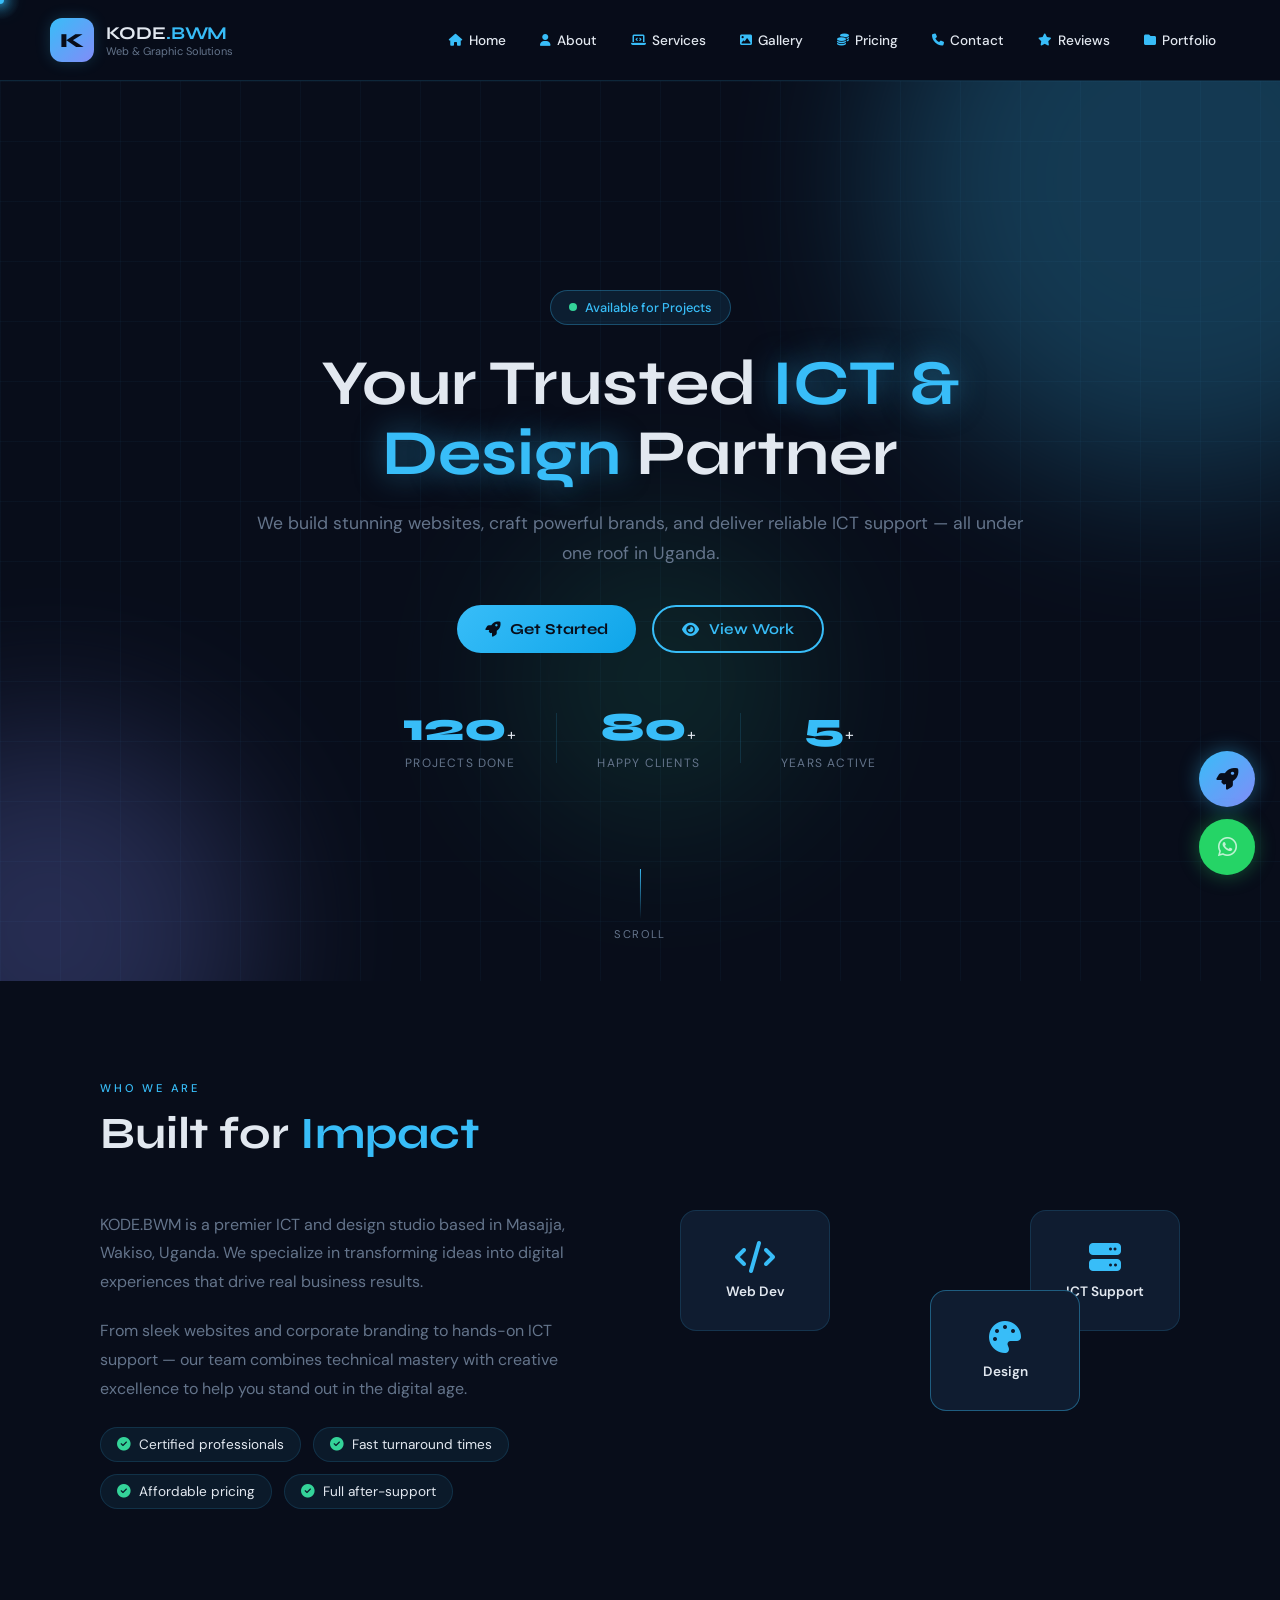
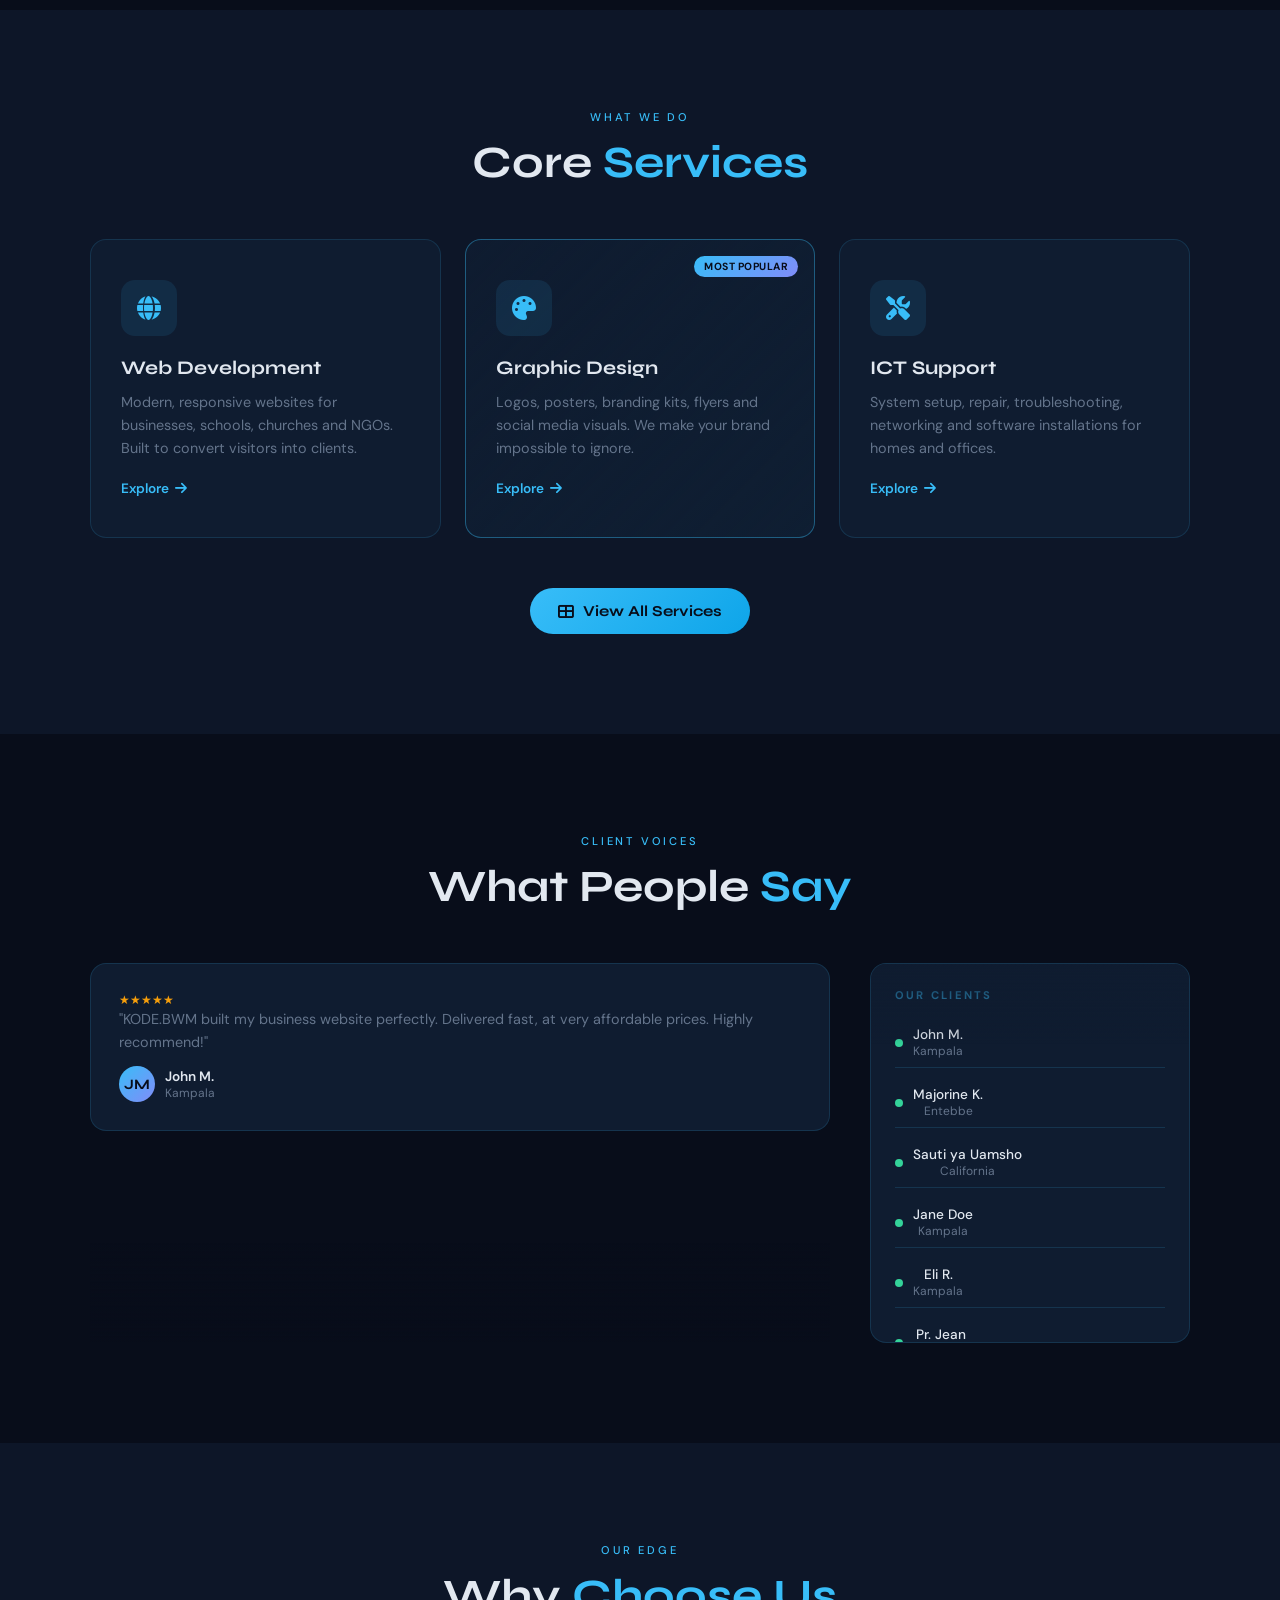
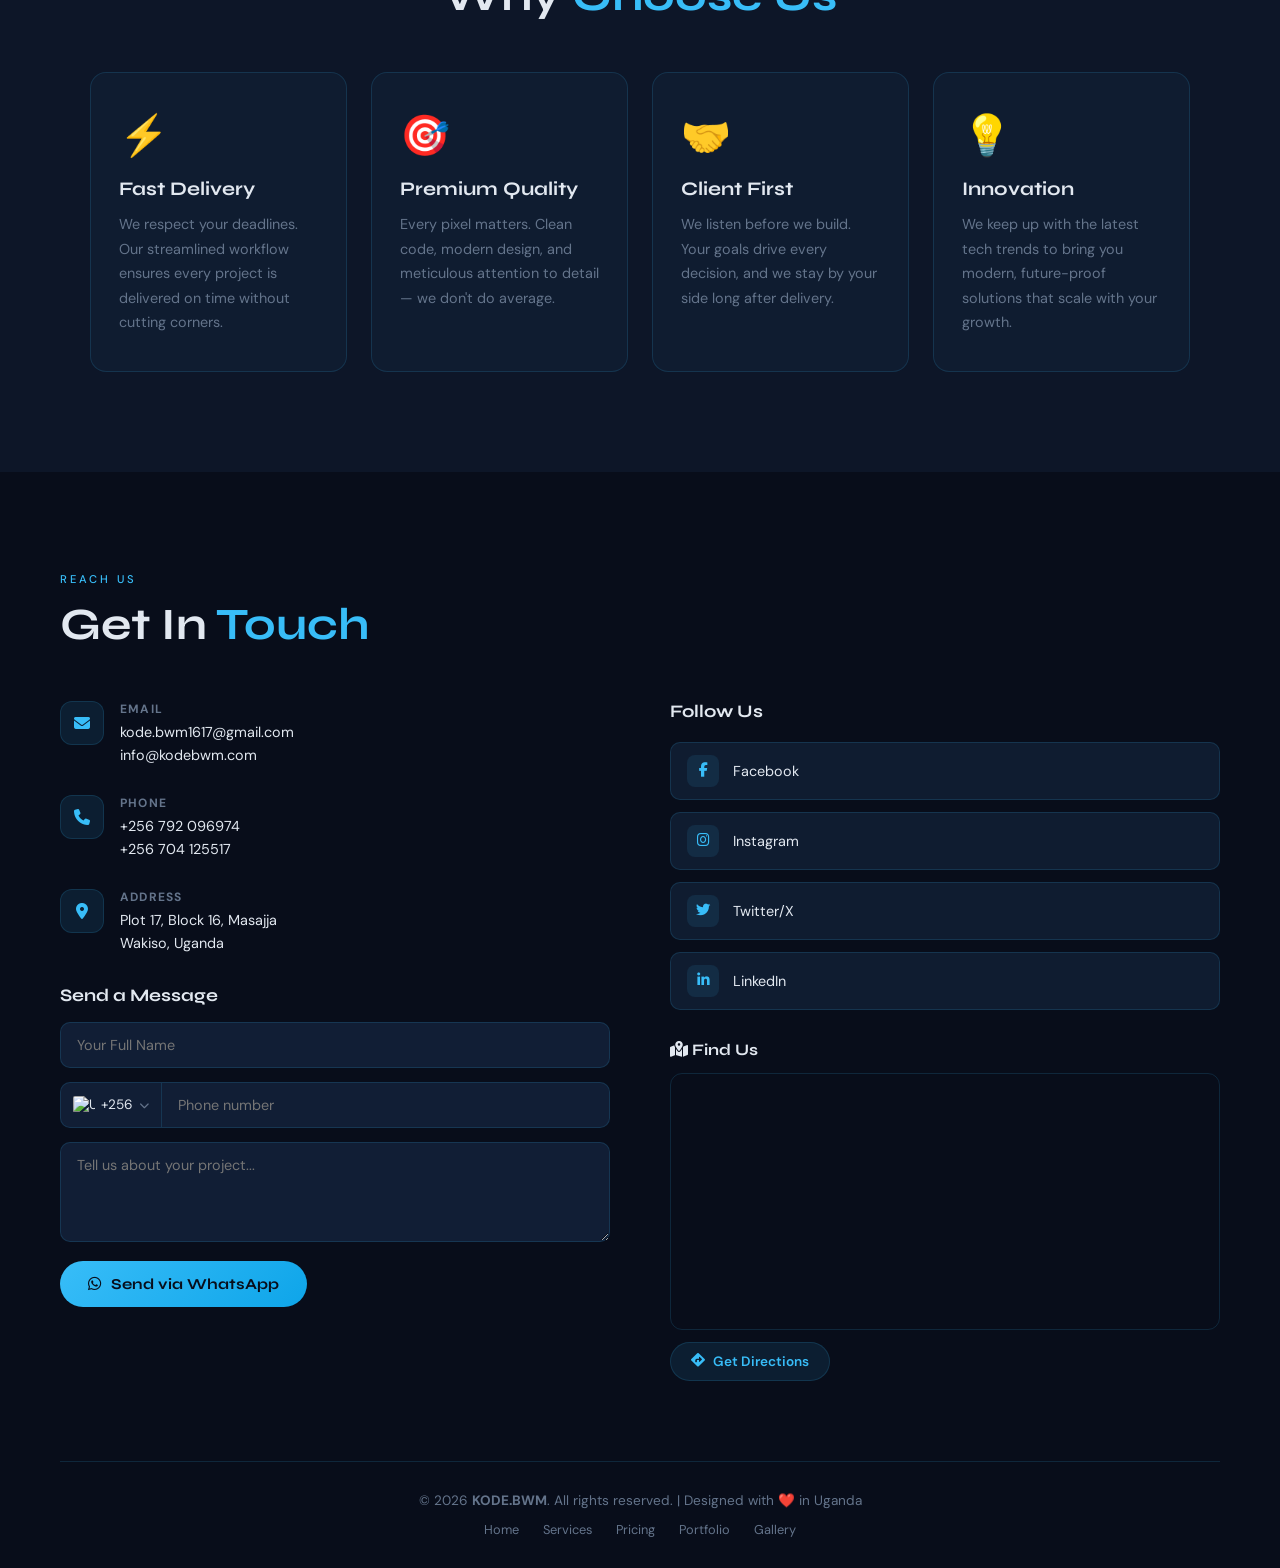
==== index.html @ ae757c46 "FIRST COMMIT" ====
<!DOCTYPE html>
<html lang="en">
<head>
<meta charset="UTF-8">
<meta name="viewport" content="width=device-width, initial-scale=1.0">
<title>KODE.BWM | ICT & Design Solutions</title>
<link rel="preconnect" href="https://fonts.googleapis.com">
<link href="https://fonts.googleapis.com/css2?family=Syne:wght@400;600;700;800&family=DM+Sans:wght@300;400;500&display=swap" rel="stylesheet">
<link rel="stylesheet" href="https://cdnjs.cloudflare.com/ajax/libs/font-awesome/6.5.0/css/all.min.css">
<link rel="stylesheet" href="style.css">
</head>
<body>

<!-- CUSTOM CURSOR -->
<div class="cursor-glow" id="cursor"></div>
<div class="cursor-dot" id="cursorDot"></div>

<!-- HEADER -->
<header class="header" id="header">
  <div class="logo">
    <div class="logo-icon">
      K
    </div>
    <div>
      <h2>KODE<span>.BWM</span></h2>
      <small>Web & Graphic Solutions</small>
    </div>
  </div>

  <nav class="nav" id="nav">
    <a href="#home"><i class="fas fa-home"></i> Home</a>
    <a href="#about"><i class="fas fa-user"></i> About</a>
    <a href="services.html"><i class="fas fa-laptop-code"></i> Services</a>
    <a href="gallery.html"><i class="fas fa-image"></i> Gallery</a>
    <a href="pricing.html"><i class="fas fa-coins"></i> Pricing</a>
    <a href="#contact"><i class="fas fa-phone"></i> Contact</a>
    <a href="#testimonials"><i class="fas fa-star"></i> Reviews</a>
    <a href="portfolio.html"><i class="fas fa-folder"></i> Portfolio</a>
  </nav>

  <div class="menu-toggle" id="menu-toggle">
    <span></span><span></span><span></span>
  </div>
</header>

<!-- HERO -->
<section id="home" class="hero">
  <div class="hero-bg">
    <div class="grid-lines"></div>
    <div class="orb orb1"></div>
    <div class="orb orb2"></div>
    <div class="orb orb3"></div>
  </div>
  <div class="hero-content">
    <div class="hero-badge"><span class="badge-dot"></span> Available for Projects</div>
    <h1>Your Trusted <span class="glow-text">ICT & Design</span> Partner</h1>
    <p>We build stunning websites, craft powerful brands, and deliver reliable ICT support — all under one roof in Uganda.</p>
    <div class="hero-btns">
      <button class="btn-primary" onclick="openOnboarding()"><i class="fas fa-rocket"></i> Get Started</button>
      <a href="portfolio.html" class="btn-outline"><i class="fas fa-eye"></i> View Work</a>
    </div>
    <div class="hero-stats">
      <div class="stat"><span class="counter" data-target="120">0</span>+<br><small>Projects Done</small></div>
      <div class="stat-divider"></div>
      <div class="stat"><span class="counter" data-target="80">0</span>+<br><small>Happy Clients</small></div>
      <div class="stat-divider"></div>
      <div class="stat"><span class="counter" data-target="5">0</span>+<br><small>Years Active</small></div>
    </div>
  </div>
  <div class="scroll-indicator">
    <div class="scroll-line"></div>
    <span>Scroll</span>
  </div>
</section>

<!-- ABOUT -->
<section id="about" class="about-section">
  <div class="section-label">WHO WE ARE</div>
  <h2 class="section-title">Built for <span class="accent">Impact</span></h2>
  <div class="about-grid">
    <div class="about-text">
      <p>KODE.BWM is a premier ICT and design studio based in Masajja, Wakiso, Uganda. We specialize in transforming ideas into digital experiences that drive real business results.</p>
      <p>From sleek websites and corporate branding to hands-on ICT support — our team combines technical mastery with creative excellence to help you stand out in the digital age.</p>
      <div class="about-features">
        <div class="feature-item"><i class="fas fa-check-circle"></i> Certified professionals</div>
        <div class="feature-item"><i class="fas fa-check-circle"></i> Fast turnaround times</div>
        <div class="feature-item"><i class="fas fa-check-circle"></i> Affordable pricing</div>
        <div class="feature-item"><i class="fas fa-check-circle"></i> Full after-support</div>
      </div>
    </div>
    <div class="about-visual">
      <div class="about-card-stack">
        <div class="acard ac1"><i class="fas fa-code"></i><span>Web Dev</span></div>
        <div class="acard ac2"><i class="fas fa-palette"></i><span>Design</span></div>
        <div class="acard ac3"><i class="fas fa-server"></i><span>ICT Support</span></div>
      </div>
    </div>
  </div>
</section>

<!-- SERVICES PREVIEW -->
<section id="services" class="services-section">
  <div class="section-label">WHAT WE DO</div>
  <h2 class="section-title">Core <span class="accent">Services</span></h2>
  <div class="services-grid">
    <div class="service-card" onclick="window.location='services.html'">
      <div class="service-icon"><i class="fas fa-globe"></i></div>
      <h3>Web Development</h3>
      <p>Modern, responsive websites for businesses, schools, churches and NGOs. Built to convert visitors into clients.</p>
      <span class="service-link">Explore <i class="fas fa-arrow-right"></i></span>
    </div>
    <div class="service-card featured" onclick="window.location='services.html'">
      <div class="featured-badge">Most Popular</div>
      <div class="service-icon"><i class="fas fa-palette"></i></div>
      <h3>Graphic Design</h3>
      <p>Logos, posters, branding kits, flyers and social media visuals. We make your brand impossible to ignore.</p>
      <span class="service-link">Explore <i class="fas fa-arrow-right"></i></span>
    </div>
    <div class="service-card" onclick="window.location='services.html'">
      <div class="service-icon"><i class="fas fa-tools"></i></div>
      <h3>ICT Support</h3>
      <p>System setup, repair, troubleshooting, networking and software installations for homes and offices.</p>
      <span class="service-link">Explore <i class="fas fa-arrow-right"></i></span>
    </div>
  </div>
  <div class="center-btn">
    <a href="services.html" class="btn-primary"><i class="fas fa-th-large"></i> View All Services</a>
  </div>
</section>

<!-- TESTIMONIALS - FLOATING -->
<section id="testimonials" class="testimonials-section">
  <div class="section-label">CLIENT VOICES</div>
  <h2 class="section-title">What People <span class="accent">Say</span></h2>

  <div class="testimonial-stage">
    <div class="testimonial-stream" id="testimonialStream">
      <!-- JS generated -->
    </div>
    <div class="client-list-container">
      <div class="client-list" id="clientList"><!-- JS generated --></div>
    </div>
  </div>
</section>

<!-- WHY US -->
<section class="why-section">
  <div class="section-label">OUR EDGE</div>
  <h2 class="section-title">Why <span class="accent">Choose Us</span></h2>
  <div class="why-grid">
    <div class="why-card">
      <div class="why-icon">⚡</div>
      <h3>Fast Delivery</h3>
      <p>We respect your deadlines. Our streamlined workflow ensures every project is delivered on time without cutting corners.</p>
    </div>
    <div class="why-card">
      <div class="why-icon">🎯</div>
      <h3>Premium Quality</h3>
      <p>Every pixel matters. Clean code, modern design, and meticulous attention to detail — we don't do average.</p>
    </div>
    <div class="why-card">
      <div class="why-icon">🤝</div>
      <h3>Client First</h3>
      <p>We listen before we build. Your goals drive every decision, and we stay by your side long after delivery.</p>
    </div>
    <div class="why-card">
      <div class="why-icon">💡</div>
      <h3>Innovation</h3>
      <p>We keep up with the latest tech trends to bring you modern, future-proof solutions that scale with your growth.</p>
    </div>
  </div>
</section>

<!-- CONTACT -->
<section id="contact" class="contact-section">
  <div class="section-label">REACH US</div>
  <h2 class="section-title">Get In <span class="accent">Touch</span></h2>

  <div class="contact-layout">
    <div class="contact-info-block">
      <div class="contact-item">
        <div class="contact-icon"><i class="fas fa-envelope"></i></div>
        <div>
          <strong>Email</strong>
          <a href="mailto:kode.bwm1617@gmail.com">kode.bwm1617@gmail.com</a>
          <a href="mailto:info@kodebwm.com">info@kodebwm.com</a>
        </div>
      </div>
      <div class="contact-item">
        <div class="contact-icon"><i class="fas fa-phone"></i></div>
        <div>
          <strong>Phone</strong>
          <a href="tel:+256792096974">+256 792 096974</a>
          <a href="tel:+256704125517">+256 704 125517</a>
        </div>
      </div>
      <div class="contact-item">
        <div class="contact-icon"><i class="fas fa-map-marker-alt"></i></div>
        <div>
          <strong>Address</strong>
          <span>Plot 17, Block 16, Masajja<br>Wakiso, Uganda</span>
        </div>
      </div>

      <!-- CONTACT FORM -->
      <div class="contact-form-inline">
        <h3>Send a Message</h3>
        <div class="form-group">
          <input type="text" id="cf-name" placeholder="Your Full Name">
        </div>
        <div class="form-group phone-group">
          <div class="flag-selector" id="flagSelector">
            <img id="selectedFlag" src="https://flagcdn.com/w40/ug.png" alt="UG">
            <span id="selectedCode">+256</span>
            <i class="fas fa-chevron-down"></i>
          </div>
          <div class="flag-dropdown" id="flagDropdown">
            <input type="text" id="flagSearch" placeholder="Search country...">
            <div class="flag-list" id="flagList"></div>
          </div>
          <input type="tel" id="cf-phone" placeholder="Phone number">
        </div>
        <div class="form-group">
          <textarea id="cf-message" placeholder="Tell us about your project..."></textarea>
        </div>
        <button class="btn-primary" onclick="sendContactWhatsApp()"><i class="fab fa-whatsapp"></i> Send via WhatsApp</button>
      </div>
    </div>

    <div class="contact-right">
      <div class="social-block">
        <h3>Follow Us</h3>
        <div class="social-links">
          <a href="https://www.facebook.com/kodebwm" target="_blank"><i class="fab fa-facebook-f"></i><span>Facebook</span></a>
          <a href="https://www.instagram.com/kode.bwm" target="_blank"><i class="fab fa-instagram"></i><span>Instagram</span></a>
          <a href="https://www.twitter.com/@Toptown869" target="_blank"><i class="fab fa-twitter"></i><span>Twitter/X</span></a>
          <a href="https://www.linkedin.com/company/kodebwm" target="_blank"><i class="fab fa-linkedin-in"></i><span>LinkedIn</span></a>
        </div>
      </div>

      <!-- GOOGLE MAP -->
      <div class="map-block">
        <h3><i class="fas fa-map-marked-alt"></i> Find Us</h3>
        <div class="map-container">
          <iframe
            src="https://www.google.com/maps/embed?pb=!1m18!1m12!1m3!1d3989.756!2d32.612!3d0.286!2m3!1f0!2f0!3f0!3m2!1i1024!2i768!4f13.1!3m3!1m2!1s0x0%3A0x0!2sMasajja%2C%20Wakiso%2C%20Uganda!5e0!3m2!1sen!2sug!4v1620000000000!5m2!1sen!2sug"
            width="100%"
            height="250"
            style="border:0;border-radius:12px;"
            allowfullscreen=""
            loading="lazy"
            referrerpolicy="no-referrer-when-downgrade">
          </iframe>
        </div>
        <a href="https://maps.google.com/?q=Masajja+Wakiso+Uganda" target="_blank" class="directions-btn">
          <i class="fas fa-directions"></i> Get Directions
        </a>
      </div>
    </div>
  </div>

  <div class="footer-bottom">
    <p>© 2026 <strong>KODE.BWM</strong>. All rights reserved. | Designed with ❤️ in Uganda</p>
    <div class="footer-links">
      <a href="index.html">Home</a>
      <a href="services.html">Services</a>
      <a href="pricing.html">Pricing</a>
      <a href="portfolio.html">Portfolio</a>
      <a href="gallery.html">Gallery</a>
    </div>
  </div>
</section>

<!-- FLOATING BUTTONS -->
<div class="float-group">
  <button class="float-btn get-started-float" onclick="openOnboarding()" title="Get Started">
    <i class="fas fa-rocket"></i>
    <span class="float-label">Get Started</span>
  </button>
  <a href="https://wa.me/256704125517" class="float-btn whatsapp-float" target="_blank" title="WhatsApp">
    <i class="fab fa-whatsapp"></i>
    <span class="float-label">WhatsApp</span>
  </a>
</div>

<!-- ONBOARDING MODAL -->
<div class="modal-overlay" id="onboardingModal">
  <div class="modal-box">
    <button class="modal-close" onclick="closeOnboarding()"><i class="fas fa-times"></i></button>
    <div class="modal-header">
      <div class="modal-logo">K</div>
      <h2>Start Your Project</h2>
      <p>Fill in your details and we'll get back to you within 24 hours</p>
    </div>

    <div class="modal-steps">
      <div class="step active" id="step1">
        <h3>Step 1: Personal Info</h3>
        <input type="text" id="ob-name" placeholder="Your Full Name *">
        <input type="text" id="ob-company" placeholder="Company / Organization Name">
        <input type="email" id="ob-email" placeholder="Email Address *">
        <div class="phone-group">
          <div class="flag-selector small" id="obFlagSelector">
            <img id="obSelectedFlag" src="https://flagcdn.com/w40/ug.png" alt="UG">
            <span id="obSelectedCode">+256</span>
            <i class="fas fa-chevron-down"></i>
          </div>
          <div class="flag-dropdown" id="obFlagDropdown">
            <input type="text" id="obFlagSearch" placeholder="Search...">
            <div class="flag-list" id="obFlagList"></div>
          </div>
          <input type="tel" id="ob-phone" placeholder="Phone Number *">
        </div>
        <button class="btn-primary" onclick="nextStep()">Next <i class="fas fa-arrow-right"></i></button>
      </div>

      <div class="step" id="step2">
        <h3>Step 2: Your Project</h3>
        <select id="ob-service">
          <option value="">Select a Service *</option>
          <option>Web Development</option>
          <option>Graphic Design</option>
          <option>ICT Support</option>
          <option>Branding Package</option>
          <option>Social Media Management</option>
          <option>Other</option>
        </select>
        <select id="ob-budget">
          <option value="">Estimated Budget *</option>
          <option>Under $50</option>
          <option>$50 – $100</option>
          <option>$100 – $300</option>
          <option>$300+</option>
          <option>Let's discuss</option>
        </select>
        <input type="text" id="ob-deadline" placeholder="Expected Deadline (e.g. 2 weeks)">
        <textarea id="ob-desc" placeholder="Describe your project in detail..."></textarea>
        <div class="step-btns">
          <button class="btn-outline" onclick="prevStep()"><i class="fas fa-arrow-left"></i> Back</button>
          <button class="btn-primary" onclick="nextStep()">Next <i class="fas fa-arrow-right"></i></button>
        </div>
      </div>

      <div class="step" id="step3">
        <h3>Step 3: Almost Done!</h3>
        <select id="ob-heard">
          <option value="">How did you hear about us? *</option>
          <option>Google Search</option>
          <option>Facebook</option>
          <option>Instagram</option>
          <option>WhatsApp</option>
          <option>Friend / Referral</option>
          <option>LinkedIn</option>
          <option>Twitter/X</option>
          <option>Walk-in / Physically</option>
          <option>Other</option>
        </select>
        <select id="ob-contact-pref">
          <option value="">Preferred Contact Method *</option>
          <option>WhatsApp</option>
          <option>Phone Call</option>
          <option>Email</option>
        </select>
        <textarea id="ob-extra" placeholder="Any other info or questions?"></textarea>
        <div class="step-btns">
          <button class="btn-outline" onclick="prevStep()"><i class="fas fa-arrow-left"></i> Back</button>
          <button class="btn-primary btn-submit" onclick="submitOnboarding()"><i class="fab fa-whatsapp"></i> Submit via WhatsApp</button>
        </div>
      </div>
    </div>

    <div class="step-indicator">
      <div class="step-dot active" id="dot1"></div>
      <div class="step-dot" id="dot2"></div>
      <div class="step-dot" id="dot3"></div>
    </div>
  </div>
</div>

<!-- QUOTE POPUP (from pricing) -->
<div class="modal-overlay" id="quoteModal">
  <div class="modal-box small-modal">
    <button class="modal-close" onclick="closeQuote()"><i class="fas fa-times"></i></button>
    <div class="modal-header">
      <div class="modal-logo">💬</div>
      <h2>Request a Quote</h2>
      <p id="quotePackageLabel">We'll prepare a custom quote for you</p>
    </div>
    <input type="text" id="q-name" placeholder="Your Full Name *">
    <div class="phone-group">
      <div class="flag-selector small" id="quoteFlagSelector">
        <img id="quoteSelectedFlag" src="https://flagcdn.com/w40/ug.png" alt="UG">
        <span id="quoteSelectedCode">+256</span>
        <i class="fas fa-chevron-down"></i>
      </div>
      <div class="flag-dropdown" id="quoteFlagDropdown">
        <input type="text" id="quoteFlagSearch" placeholder="Search...">
        <div class="flag-list" id="quoteFlagList"></div>
      </div>
      <input type="tel" id="q-phone" placeholder="Phone Number *">
    </div>
    <textarea id="q-message" placeholder="Tell us more about what you need..."></textarea>
    <button class="btn-primary" onclick="sendQuoteWhatsApp()"><i class="fab fa-whatsapp"></i> Send to WhatsApp</button>
  </div>
</div>

<script src="main.js"></script>
</body>
</html>
---- style.css ----
/* ===========================
   KODE.BWM — Global Stylesheet
   =========================== */
html, body {
  overflow-x: hidden;
  width: 100%;
}


:root {
  --bg: #080d1a;
  --bg2: #0d1628;
  --bg3: #111e35;
  --card: #0f1c30;
  --border: rgba(56,189,248,0.15);
  --accent: #38bdf8;
  --accent2: #818cf8;
  --accent3: #34d399;
  --text: #e2e8f0;
  --muted: #64748b;
  --white: #ffffff;
  --font-head: 'Syne', sans-serif;
  --font-body: 'DM Sans', sans-serif;
  --glow: 0 0 30px rgba(56,189,248,0.3);
  --glow-sm: 0 0 15px rgba(56,189,248,0.2);
  --radius: 16px;
  --radius-sm: 10px;
  --transition: 0.3s cubic-bezier(0.4,0,0.2,1);
}

* { margin: 0; padding: 0; box-sizing: border-box; }

html { scroll-behavior: smooth; cursor: none; }

body {
  background: var(--bg);
  font-family: var(--font-body);
  color: var(--text);
  font-weight: 400;
  overflow-x: hidden;
}

/* ===== CUSTOM CURSOR ===== */
.cursor-glow {
  position: fixed;
  width: 40px;
  height: 40px;
  border-radius: 50%;
  background: radial-gradient(circle, rgba(56,189,248,0.3) 0%, transparent 70%);
  pointer-events: none;
  z-index: 99999;
  transform: translate(-50%, -50%);
  transition: width 0.2s, height 0.2s, opacity 0.2s;
  mix-blend-mode: screen;
}

.cursor-dot {
  position: fixed;
  width: 8px;
  height: 8px;
  border-radius: 50%;
  background: var(--accent);
  pointer-events: none;
  z-index: 99999;
  transform: translate(-50%, -50%);
  box-shadow: 0 0 10px var(--accent), 0 0 20px var(--accent);
  transition: transform 0.1s;
}

body:has(a:hover) .cursor-dot,
body:has(button:hover) .cursor-dot { transform: translate(-50%, -50%) scale(2); }

/* ===== TYPOGRAPHY ===== */
h1, h2, h3 { font-family: var(--font-head); font-weight: 700; }

h1 { font-size: clamp(2.2rem, 5vw, 4rem); line-height: 1.1; }
h2 { font-size: clamp(1.8rem, 3.5vw, 3rem); }
h3 { font-size: 1.2rem; }

.accent { color: var(--accent); }
.glow-text {
  color: var(--accent);
  text-shadow: 0 0 30px rgba(56,189,248,0.5);
}

.section-label {
  font-family: var(--font-body);
  font-size: 0.7rem;
  letter-spacing: 0.25em;
  color: var(--accent);
  text-transform: uppercase;
  margin-bottom: 12px;
  font-weight: 500;
}

.section-title {
  margin-bottom: 50px;
}

/* ===== BUTTONS ===== */
.btn-primary {
  display: inline-flex;
  align-items: center;
  gap: 10px;
  background: linear-gradient(135deg, var(--accent), #0ea5e9);
  color: var(--bg);
  font-family: var(--font-head);
  font-weight: 700;
  font-size: 0.95rem;
  padding: 14px 28px;
  border: none;
  border-radius: 50px;
  cursor: none;
  text-decoration: none;
  transition: var(--transition);
  position: relative;
  overflow: hidden;
}

.btn-primary::before {
  content: '';
  position: absolute;
  top: 0; left: -100%;
  width: 100%; height: 100%;
  background: linear-gradient(90deg, transparent, rgba(255,255,255,0.3), transparent);
  transition: 0.5s;
}

.btn-primary:hover::before { left: 100%; }
.btn-primary:hover { box-shadow: 0 0 25px rgba(56,189,248,0.5); transform: translateY(-2px); }

.btn-outline {
  display: inline-flex;
  align-items: center;
  gap: 10px;
  background: transparent;
  color: var(--accent);
  font-family: var(--font-head);
  font-weight: 600;
  font-size: 0.95rem;
  padding: 13px 28px;
  border: 2px solid var(--accent);
  border-radius: 50px;
  cursor: none;
  text-decoration: none;
  transition: var(--transition);
}

.btn-outline:hover { background: rgba(56,189,248,0.1); transform: translateY(-2px); }

.center-btn { text-align: center; margin-top: 50px; }

/* ===== HEADER ===== */
.header {
  display: flex;
  justify-content: space-between;
  align-items: center;
  padding: 18px 50px;
  position: sticky;
  top: 0;
  z-index: 1000;
  background: rgba(8,13,26,0.8);
  backdrop-filter: blur(20px);
  border-bottom: 1px solid var(--border);
  transition: var(--transition);
}

.logo { display: flex; align-items: center; gap: 12px; }

.logo-icon {
  width: 44px;
  height: 44px;
  background: linear-gradient(135deg, var(--accent), var(--accent2));
  border-radius: 12px;
  display: flex;
  align-items: center;
  justify-content: center;
  font-family: var(--font-head);
  font-weight: 800;
  font-size: 20px;
  color: var(--bg);
  box-shadow: var(--glow-sm);
}

.logo h2 { font-size: 18px; margin: 0; font-family: var(--font-head); }
.logo h2 span { color: var(--accent); }
.logo small { font-size: 11px; color: var(--muted); display: block; }

.nav { display: flex; gap: 6px; }

.nav a {
  display: flex;
  align-items: center;
  gap: 6px;
  text-decoration: none;
  color: var(--text);
  font-size: 0.85rem;
  font-weight: 500;
  padding: 8px 14px;
  border-radius: 8px;
  transition: var(--transition);
}

.nav a i { font-size: 12px; color: var(--accent); }
.nav a:hover { background: rgba(56,189,248,0.08); color: var(--accent); }

/* HAMBURGER */
.menu-toggle {
  display: none;
  width: 28px;
  height: 20px;
  flex-direction: column;
  justify-content: space-between;
  cursor: pointer;
}

.menu-toggle span { height: 2px; background: white; border-radius: 5px; transition: 0.3s; }
.menu-toggle.active span:nth-child(1) { transform: rotate(45deg) translate(5px, 6px); }
.menu-toggle.active span:nth-child(2) { opacity: 0; }
.menu-toggle.active span:nth-child(3) { transform: rotate(-45deg) translate(5px, -6px); }

@media (max-width: 900px) {
  .header { padding: 18px 24px; }
  .menu-toggle { display: flex; }
  .nav {
    position: fixed;
    top: 0; right: -100%;
    width: 100%; height: 100vh;
    background: rgba(8,13,26,0.97);
    backdrop-filter: blur(20px);
    flex-direction: column;
    align-items: center;
    justify-content: center;
    gap: 20px;
    transition: 0.4s ease;
  }
  .nav.active { right: 0; }
  .nav a { font-size: 1.2rem; }
}

/* ===== HERO ===== */
.hero {
  position: relative;
  min-height: 100vh;
  display: flex;
  align-items: center;
  justify-content: center;
  overflow: hidden;
  padding: 60px 40px;
}

.hero-bg {
  position: absolute;
  inset: 0;
  overflow: hidden;
}

.grid-lines {
  position: absolute;
  inset: 0;
  background-image:
    linear-gradient(rgba(56,189,248,0.04) 1px, transparent 1px),
    linear-gradient(90deg, rgba(56,189,248,0.04) 1px, transparent 1px);
  background-size: 60px 60px;
}

.orb {
  position: absolute;
  border-radius: 50%;
  filter: blur(80px);
  opacity: 0.25;
}

.orb1 {
  width: 600px; height: 600px;
  background: var(--accent);
  top: -200px; right: -200px;
  animation: float1 8s ease-in-out infinite;
}

.orb2 {
  width: 400px; height: 400px;
  background: var(--accent2);
  bottom: -150px; left: -150px;
  animation: float2 10s ease-in-out infinite;
}

.orb3 {
  width: 300px; height: 300px;
  background: var(--accent3);
  top: 50%; left: 40%;
  animation: float3 12s ease-in-out infinite;
  opacity: 0.12;
}

@keyframes float1 { 0%,100%{transform:translate(0,0)} 50%{transform:translate(-30px,40px)} }
@keyframes float2 { 0%,100%{transform:translate(0,0)} 50%{transform:translate(30px,-40px)} }
@keyframes float3 { 0%,100%{transform:translate(0,0)} 50%{transform:translate(-20px,20px)} }

.hero-content {
  position: relative;
  z-index: 2;
  text-align: center;
  max-width: 800px;
}

.hero-badge {
  display: inline-flex;
  align-items: center;
  gap: 8px;
  background: rgba(56,189,248,0.1);
  border: 1px solid rgba(56,189,248,0.3);
  border-radius: 50px;
  padding: 8px 18px;
  font-size: 0.8rem;
  color: var(--accent);
  margin-bottom: 24px;
  font-weight: 500;
}

.badge-dot {
  width: 8px; height: 8px;
  border-radius: 50%;
  background: var(--accent3);
  animation: blink 1.5s ease-in-out infinite;
}

@keyframes blink { 0%,100%{opacity:1} 50%{opacity:0.3} }

.hero-content h1 { margin-bottom: 20px; }

.hero-content p {
  font-size: 1.1rem;
  color: var(--muted);
  margin-bottom: 36px;
  line-height: 1.7;
}

.hero-btns { display: flex; gap: 16px; justify-content: center; flex-wrap: wrap; margin-bottom: 50px; }

.hero-stats {
  display: flex;
  align-items: center;
  justify-content: center;
  gap: 40px;
  flex-wrap: wrap;
}

.stat { text-align: center; }
.stat span { font-family: var(--font-head); font-size: 2.5rem; font-weight: 800; color: var(--accent); }
.stat small { font-size: 0.75rem; color: var(--muted); text-transform: uppercase; letter-spacing: 0.1em; }
.stat-divider { width: 1px; height: 50px; background: var(--border); }

.scroll-indicator {
  position: absolute;
  bottom: 40px;
  left: 50%;
  transform: translateX(-50%);
  display: flex;
  flex-direction: column;
  align-items: center;
  gap: 8px;
  color: var(--muted);
  font-size: 0.7rem;
  letter-spacing: 0.15em;
  text-transform: uppercase;
}

.scroll-line {
  width: 1px;
  height: 50px;
  background: linear-gradient(to bottom, var(--accent), transparent);
  animation: scrollPulse 2s ease-in-out infinite;
}

@keyframes scrollPulse { 0%,100%{opacity:1;transform:scaleY(1)} 50%{opacity:0.4;transform:scaleY(0.5)} }

/* ===== ABOUT ===== */
.about-section {
  padding: 100px 60px;
  max-width: 1200px;
  margin: 0 auto;
}

.about-grid {
  display: grid;
  grid-template-columns: 1fr 1fr;
  gap: 80px;
  align-items: center;
}

.about-text p {
  color: var(--muted);
  line-height: 1.8;
  margin-bottom: 20px;
}

.about-features { display: flex; flex-wrap: wrap; gap: 12px; margin-top: 24px; }

.feature-item {
  display: flex;
  align-items: center;
  gap: 8px;
  background: rgba(56,189,248,0.07);
  border: 1px solid var(--border);
  padding: 8px 16px;
  border-radius: 50px;
  font-size: 0.85rem;
}

.feature-item i { color: var(--accent3); }

.about-visual { position: relative; height: 300px; }

.about-card-stack { position: relative; width: 100%; height: 100%; }

.acard {
  position: absolute;
  display: flex;
  flex-direction: column;
  align-items: center;
  justify-content: center;
  gap: 10px;
  background: var(--card);
  border: 1px solid var(--border);
  border-radius: var(--radius);
  padding: 30px;
  width: 150px;
  transition: var(--transition);
}

.acard i { font-size: 2rem; color: var(--accent); }
.acard span { font-size: 0.85rem; font-weight: 600; }
.acard:hover { transform: translateY(-10px); box-shadow: var(--glow); }

.ac1 { top: 0; left: 0; transform: rotate(-5deg); }
.ac2 { top: 80px; left: 50%; transform: translateX(-50%); z-index: 2; border-color: rgba(56,189,248,0.4); }
.ac3 { top: 0; right: 0; transform: rotate(5deg); }

/* ===== SERVICES ===== */
.services-section {
  padding: 100px 60px;
  background: var(--bg2);
  text-align: center;
}

.services-grid {
  display: grid;
  grid-template-columns: repeat(auto-fit, minmax(280px, 1fr));
  gap: 24px;
  max-width: 1100px;
  margin: 0 auto;
}

.service-card {
  background: var(--card);
  border: 1px solid var(--border);
  border-radius: var(--radius);
  padding: 40px 30px;
  text-align: left;
  position: relative;
  cursor: none;
  transition: var(--transition);
  overflow: hidden;
}

.service-card::before {
  content: '';
  position: absolute;
  top: 0; left: 0;
  width: 100%; height: 3px;
  background: linear-gradient(90deg, var(--accent), var(--accent2));
  transform: scaleX(0);
  transform-origin: left;
  transition: var(--transition);
}

.service-card:hover { transform: translateY(-8px); border-color: rgba(56,189,248,0.3); box-shadow: var(--glow); }
.service-card:hover::before { transform: scaleX(1); }

.service-card.featured {
  border-color: rgba(56,189,248,0.4);
  background: linear-gradient(135deg, var(--card) 0%, rgba(56,189,248,0.05) 100%);
}

.featured-badge {
  position: absolute;
  top: 16px; right: 16px;
  background: linear-gradient(135deg, var(--accent), var(--accent2));
  color: var(--bg);
  font-size: 0.65rem;
  font-weight: 700;
  padding: 4px 10px;
  border-radius: 50px;
  letter-spacing: 0.05em;
  text-transform: uppercase;
}

.service-icon {
  width: 56px; height: 56px;
  background: rgba(56,189,248,0.1);
  border-radius: 14px;
  display: flex;
  align-items: center;
  justify-content: center;
  font-size: 1.5rem;
  color: var(--accent);
  margin-bottom: 20px;
  transition: var(--transition);
}

.service-card:hover .service-icon { background: rgba(56,189,248,0.2); box-shadow: var(--glow-sm); }

.service-card h3 { margin-bottom: 12px; font-size: 1.2rem; }
.service-card p { color: var(--muted); font-size: 0.9rem; line-height: 1.6; margin-bottom: 20px; }

.service-link {
  color: var(--accent);
  font-size: 0.85rem;
  font-weight: 600;
  display: flex;
  align-items: center;
  gap: 6px;
  transition: var(--transition);
}

.service-card:hover .service-link { gap: 10px; }

/* ===== TESTIMONIALS ===== */
.testimonials-section {
  padding: 100px 60px;
  text-align: center;
  overflow: hidden;
}

.testimonial-stage {
  display: grid;
  grid-template-columns: 1fr 320px;
  gap: 40px;
  max-width: 1100px;
  margin: 0 auto;
  align-items: start;
}

.testimonial-stream {
  height: 380px;
  overflow: hidden;
  position: relative;
}

.testimonial-stream::after {
  content: '';
  position: absolute;
  bottom: 0; left: 0;
  width: 100%; height: 100px;
  background: linear-gradient(to top, var(--bg), transparent);
  pointer-events: none;
  z-index: 2;
}

.t-card {
  background: var(--card);
  border: 1px solid var(--border);
  border-radius: var(--radius);
  padding: 28px;
  text-align: left;
  margin-bottom: 20px;
  animation: floatUp 0.6s ease-out;
}

.t-card p { color: var(--muted); font-size: 0.9rem; line-height: 1.6; margin-bottom: 12px; }

.t-card-footer { display: flex; align-items: center; gap: 10px; }

.t-avatar {
  width: 36px; height: 36px;
  border-radius: 50%;
  background: linear-gradient(135deg, var(--accent), var(--accent2));
  display: flex;
  align-items: center;
  justify-content: center;
  font-family: var(--font-head);
  font-size: 0.9rem;
  font-weight: 700;
  color: var(--bg);
}

.t-name { font-weight: 600; font-size: 0.85rem; }
.t-loc { font-size: 0.75rem; color: var(--muted); }

.t-stars { color: #f59e0b; font-size: 0.75rem; }

@keyframes floatUp {
  from { opacity: 0; transform: translateY(30px); }
  to { opacity: 1; transform: translateY(0); }
}

.client-list-container {
  background: var(--card);
  border: 1px solid var(--border);
  border-radius: var(--radius);
  padding: 24px;
  height: 380px;
  overflow: hidden;
  position: relative;
}

.client-list-container::after {
  content: '';
  position: absolute;
  top: 0; left: 0;
  width: 100%; height: 80px;
  background: linear-gradient(to bottom, var(--card), transparent);
  pointer-events: none;
  z-index: 2;
}

.client-list-container h4 {
  font-size: 0.7rem;
  letter-spacing: 0.2em;
  text-transform: uppercase;
  color: var(--accent);
  margin-bottom: 16px;
  text-align: left;
}

.client-list {
  display: flex;
  flex-direction: column;
  gap: 10px;
  animation: scrollUp 20s linear infinite;
}

.client-item {
  display: flex;
  align-items: center;
  gap: 10px;
  padding: 8px 0;
  border-bottom: 1px solid var(--border);
}

.client-dot {
  width: 8px; height: 8px;
  border-radius: 50%;
  background: var(--accent3);
  flex-shrink: 0;
}

.client-item-name { font-size: 0.85rem; font-weight: 500; }
.client-item-loc { font-size: 0.75rem; color: var(--muted); }

@keyframes scrollUp {
  0% { transform: translateY(0); }
  100% { transform: translateY(-50%); }
}

/* ===== WHY US ===== */
.why-section {
  padding: 100px 60px;
  background: var(--bg2);
  text-align: center;
}

.why-grid {
  display: grid;
  grid-template-columns: repeat(auto-fit, minmax(240px, 1fr));
  gap: 24px;
  max-width: 1100px;
  margin: 0 auto;
}

.why-card {
  background: var(--card);
  border: 1px solid var(--border);
  border-radius: var(--radius);
  padding: 36px 28px;
  text-align: left;
  transition: var(--transition);
}

.why-card:hover { transform: translateY(-6px); border-color: rgba(56,189,248,0.3); box-shadow: var(--glow); }

.why-icon { font-size: 2.5rem; margin-bottom: 16px; }
.why-card h3 { margin-bottom: 12px; }
.why-card p { color: var(--muted); font-size: 0.9rem; line-height: 1.7; }

/* ===== CONTACT ===== */
.contact-section {
  padding: 100px 60px 0;
  background: var(--bg);
}

.contact-layout {
  display: grid;
  grid-template-columns: 1fr 1fr;
  gap: 60px;
  max-width: 1200px;
  margin: 0 auto;
}

.contact-item {
  display: flex;
  gap: 16px;
  margin-bottom: 28px;
  align-items: flex-start;
}

.contact-icon {
  width: 44px; height: 44px;
  border-radius: 12px;
  background: rgba(56,189,248,0.1);
  border: 1px solid var(--border);
  display: flex;
  align-items: center;
  justify-content: center;
  font-size: 1rem;
  color: var(--accent);
  flex-shrink: 0;
}

.contact-item strong { display: block; font-size: 0.75rem; letter-spacing: 0.1em; text-transform: uppercase; color: var(--muted); margin-bottom: 4px; }
.contact-item a, .contact-item span { display: block; font-size: 0.9rem; color: var(--text); text-decoration: none; line-height: 1.6; }
.contact-item a:hover { color: var(--accent); }

/* CONTACT FORM */
.contact-form-inline { margin-top: 30px; }
.contact-form-inline h3 { margin-bottom: 16px; font-size: 1.1rem; }

.form-group { margin-bottom: 14px; }

.form-group input,
.form-group textarea,
.modal-box input,
.modal-box textarea,
.modal-box select {
  width: 100%;
  padding: 13px 16px;
  background: var(--bg3);
  border: 1px solid var(--border);
  border-radius: var(--radius-sm);
  color: var(--text);
  font-family: var(--font-body);
  font-size: 0.9rem;
  transition: var(--transition);
  outline: none;
}

.form-group input:focus,
.form-group textarea:focus,
.modal-box input:focus,
.modal-box textarea:focus,
.modal-box select:focus {
  border-color: var(--accent);
  box-shadow: 0 0 0 3px rgba(56,189,248,0.1);
}

.form-group textarea, .modal-box textarea { min-height: 100px; resize: vertical; }

.modal-box select { cursor: pointer; }
.modal-box select option { background: var(--bg3); }

/* PHONE GROUP + FLAGS */
.phone-group {
  position: relative;
  display: flex;
  gap: 0;
  margin-bottom: 14px;
}

.flag-selector {
  display: flex;
  align-items: center;
  gap: 6px;
  background: var(--bg3);
  border: 1px solid var(--border);
  border-right: none;
  border-radius: var(--radius-sm) 0 0 var(--radius-sm);
  padding: 0 12px;
  cursor: pointer;
  white-space: nowrap;
  font-size: 0.85rem;
  min-width: 90px;
  position: relative;
  transition: var(--transition);
}

.flag-selector:hover { background: var(--card); }
.flag-selector img { width: 22px; border-radius: 2px; }
.flag-selector i { font-size: 10px; color: var(--muted); }
.flag-selector.small { min-width: 80px; font-size: 0.8rem; }

.phone-group input[type="tel"] {
  border-radius: 0 var(--radius-sm) var(--radius-sm) 0 !important;
  flex: 1;
}

.flag-dropdown {
  position: absolute;
  top: 110%;
  left: 0;
  width: 280px;
  background: var(--bg3);
  border: 1px solid var(--border);
  border-radius: var(--radius-sm);
  z-index: 999;
  display: none;
  box-shadow: 0 20px 60px rgba(0,0,0,0.5);
  max-height: 300px;
  overflow: hidden;
  flex-direction: column;
}

.flag-dropdown.open { display: flex; }

.flag-dropdown input {
  border: none;
  border-bottom: 1px solid var(--border);
  border-radius: 0;
  font-size: 0.85rem;
}

.flag-list {
  overflow-y: auto;
  max-height: 240px;
}

.flag-list::-webkit-scrollbar { width: 4px; }
.flag-list::-webkit-scrollbar-track { background: transparent; }
.flag-list::-webkit-scrollbar-thumb { background: var(--border); border-radius: 2px; }

.flag-option {
  display: flex;
  align-items: center;
  gap: 10px;
  padding: 10px 14px;
  cursor: pointer;
  font-size: 0.85rem;
  transition: 0.2s;
}

.flag-option:hover { background: rgba(56,189,248,0.08); }
.flag-option img { width: 22px; border-radius: 2px; }

/* SOCIAL BLOCK */
.contact-right { display: flex; flex-direction: column; gap: 30px; }

.social-block h3 { margin-bottom: 20px; font-size: 1.1rem; }

.social-links { display: flex; flex-direction: column; gap: 12px; }

.social-links a {
  display: flex;
  align-items: center;
  gap: 14px;
  text-decoration: none;
  color: var(--text);
  padding: 12px 16px;
  background: var(--card);
  border: 1px solid var(--border);
  border-radius: var(--radius-sm);
  transition: var(--transition);
  font-size: 0.9rem;
}

.social-links a:hover { border-color: var(--accent); color: var(--accent); transform: translateX(5px); }

.social-links i {
  width: 32px; height: 32px;
  border-radius: 8px;
  background: rgba(56,189,248,0.1);
  display: flex;
  align-items: center;
  justify-content: center;
  font-size: 0.9rem;
  color: var(--accent);
}

/* MAP */
.map-block h3 { margin-bottom: 14px; font-size: 1rem; color: var(--text); }

.map-container {
  border-radius: 12px;
  overflow: hidden;
  border: 1px solid var(--border);
  margin-bottom: 12px;
}

.directions-btn {
  display: inline-flex;
  align-items: center;
  gap: 8px;
  background: rgba(56,189,248,0.1);
  border: 1px solid var(--border);
  color: var(--accent);
  padding: 10px 20px;
  border-radius: 50px;
  font-size: 0.85rem;
  font-weight: 600;
  text-decoration: none;
  transition: var(--transition);
}

.directions-btn:hover { background: rgba(56,189,248,0.2); border-color: var(--accent); }

/* FOOTER */
.footer-bottom {
  margin-top: 80px;
  padding: 30px 0;
  border-top: 1px solid var(--border);
  text-align: center;
  color: var(--muted);
  font-size: 0.85rem;
}

.footer-links {
  display: flex;
  justify-content: center;
  gap: 24px;
  margin-top: 12px;
  flex-wrap: wrap;
}

.footer-links a {
  color: var(--muted);
  text-decoration: none;
  font-size: 0.8rem;
  transition: var(--transition);
}

.footer-links a:hover { color: var(--accent); }

/* ===== FLOATING BUTTONS ===== */
.float-group {
  position: fixed;
  bottom: 25px;
  right: 25px;
  display: flex;
  flex-direction: column;
  gap: 12px;
  z-index: 9998;
}

.float-btn {
  position: relative;
  width: 56px; height: 56px;
  border-radius: 50%;
  display: flex;
  align-items: center;
  justify-content: center;
  font-size: 22px;
  cursor: pointer;
  text-decoration: none;
  transition: var(--transition);
  border: none;
}

.float-label {
  position: absolute;
  right: 68px;
  background: var(--card);
  color: var(--text);
  padding: 6px 12px;
  border-radius: 8px;
  font-size: 0.75rem;
  font-weight: 600;
  white-space: nowrap;
  border: 1px solid var(--border);
  opacity: 0;
  pointer-events: none;
  transition: var(--transition);
}

.float-btn:hover .float-label { opacity: 1; }
.float-btn:hover { transform: scale(1.1); }

.get-started-float {
  background: linear-gradient(135deg, var(--accent), var(--accent2));
  color: var(--bg);
  box-shadow: 0 0 20px rgba(56,189,248,0.4);
}

.whatsapp-float {
  background: #25D366;
  color: white;
  box-shadow: 0 0 20px rgba(37,211,102,0.4);
}

/* PULSE RINGS */
.whatsapp-float::before {
  content: '';
  position: absolute;
  width: 100%; height: 100%;
  border-radius: 50%;
  background: rgba(37,211,102,0.3);
  animation: pulse 2s infinite;
}

@keyframes pulse { 0%{transform:scale(1);opacity:0.7} 100%{transform:scale(2);opacity:0} }

/* ===== MODALS ===== */
.modal-overlay {
  position: fixed;
  inset: 0;
  background: rgba(0,0,0,0.8);
  backdrop-filter: blur(10px);
  display: none;
  justify-content: center;
  align-items: center;
  z-index: 99990;
  padding: 20px;
}

.modal-overlay.open { display: flex; }

.modal-box {
  background: var(--bg2);
  border: 1px solid var(--border);
  border-radius: 20px;
  padding: 36px;
  width: 100%;
  max-width: 520px;
  max-height: 90vh;
  overflow-y: auto;
  position: relative;
  animation: modalIn 0.3s ease;
}

.modal-box.small-modal { max-width: 420px; }

@keyframes modalIn {
  from { opacity: 0; transform: scale(0.95) translateY(20px); }
  to { opacity: 1; transform: scale(1) translateY(0); }
}

.modal-box::-webkit-scrollbar { width: 4px; }
.modal-box::-webkit-scrollbar-thumb { background: var(--border); border-radius: 2px; }

.modal-close {
  position: absolute;
  top: 16px; right: 16px;
  background: rgba(255,255,255,0.05);
  border: 1px solid var(--border);
  border-radius: 50%;
  width: 36px; height: 36px;
  display: flex;
  align-items: center;
  justify-content: center;
  color: var(--muted);
  cursor: pointer;
  font-size: 0.9rem;
  transition: var(--transition);
}

.modal-close:hover { background: rgba(255,0,0,0.1); border-color: rgba(255,0,0,0.3); color: #f87171; }

.modal-header {
  text-align: center;
  margin-bottom: 28px;
}

.modal-logo {
  width: 56px; height: 56px;
  background: linear-gradient(135deg, var(--accent), var(--accent2));
  border-radius: 14px;
  display: flex;
  align-items: center;
  justify-content: center;
  font-family: var(--font-head);
  font-weight: 800;
  font-size: 1.5rem;
  color: var(--bg);
  margin: 0 auto 16px;
  box-shadow: var(--glow);
}

.modal-header h2 { font-size: 1.5rem; margin-bottom: 6px; }
.modal-header p { color: var(--muted); font-size: 0.85rem; }

/* STEPS */
.modal-steps { position: relative; }

.step { display: none; }
.step.active { display: flex; flex-direction: column; gap: 12px; }

.step h3 {
  font-size: 1rem;
  color: var(--accent);
  margin-bottom: 4px;
  font-family: var(--font-body);
  font-weight: 500;
  letter-spacing: 0.05em;
}

.step-btns { display: flex; gap: 10px; }

/* STEP DOTS */
.step-indicator {
  display: flex;
  justify-content: center;
  gap: 8px;
  margin-top: 24px;
}

.step-dot {
  width: 8px; height: 8px;
  border-radius: 50%;
  background: var(--border);
  transition: var(--transition);
}

.step-dot.active {
  background: var(--accent);
  box-shadow: 0 0 10px var(--accent);
  width: 24px;
  border-radius: 4px;
}

.btn-submit { width: 100%; justify-content: center; }

/* ===== RESPONSIVE ===== */
@media (max-width: 900px) {
  .about-grid { grid-template-columns: 1fr; gap: 40px; }
  .about-visual { height: 200px; }
  .testimonial-stage { grid-template-columns: 1fr; }
  .client-list-container { height: 200px; }
  .contact-layout { grid-template-columns: 1fr; }
}

@media (max-width: 768px) {
  .about-section, .services-section, .testimonials-section,
  .why-section, .contact-section { padding: 70px 24px; }
  .hero { padding: 40px 24px; }
}

/* PAGE-SPECIFIC (for inner pages) */
.page-hero {
  text-align: center;
  padding: 120px 40px 60px;
  background: var(--bg2);
  position: relative;
  overflow: hidden;
}

.page-hero::before {
  content: '';
  position: absolute;
  inset: 0;
  background-image: linear-gradient(rgba(56,189,248,0.03) 1px, transparent 1px),
    linear-gradient(90deg, rgba(56,189,248,0.03) 1px, transparent 1px);
  background-size: 50px 50px;
}

.page-hero h1 { position: relative; z-index: 1; }
.page-hero p { color: var(--muted); margin-top: 16px; font-size: 1.1rem; position: relative; z-index: 1; }

.breadcrumb {
  display: flex;
  align-items: center;
  justify-content: center;
  gap: 8px;
  font-size: 0.8rem;
  color: var(--muted);
  margin-bottom: 16px;
  position: relative;
  z-index: 1;
}

.breadcrumb a { color: var(--accent); text-decoration: none; }
.breadcrumb i { font-size: 10px; }

.page-content { padding: 80px 60px; max-width: 1200px; margin: 0 auto; }

@media (max-width: 768px) { .page-content { padding: 60px 24px; } }
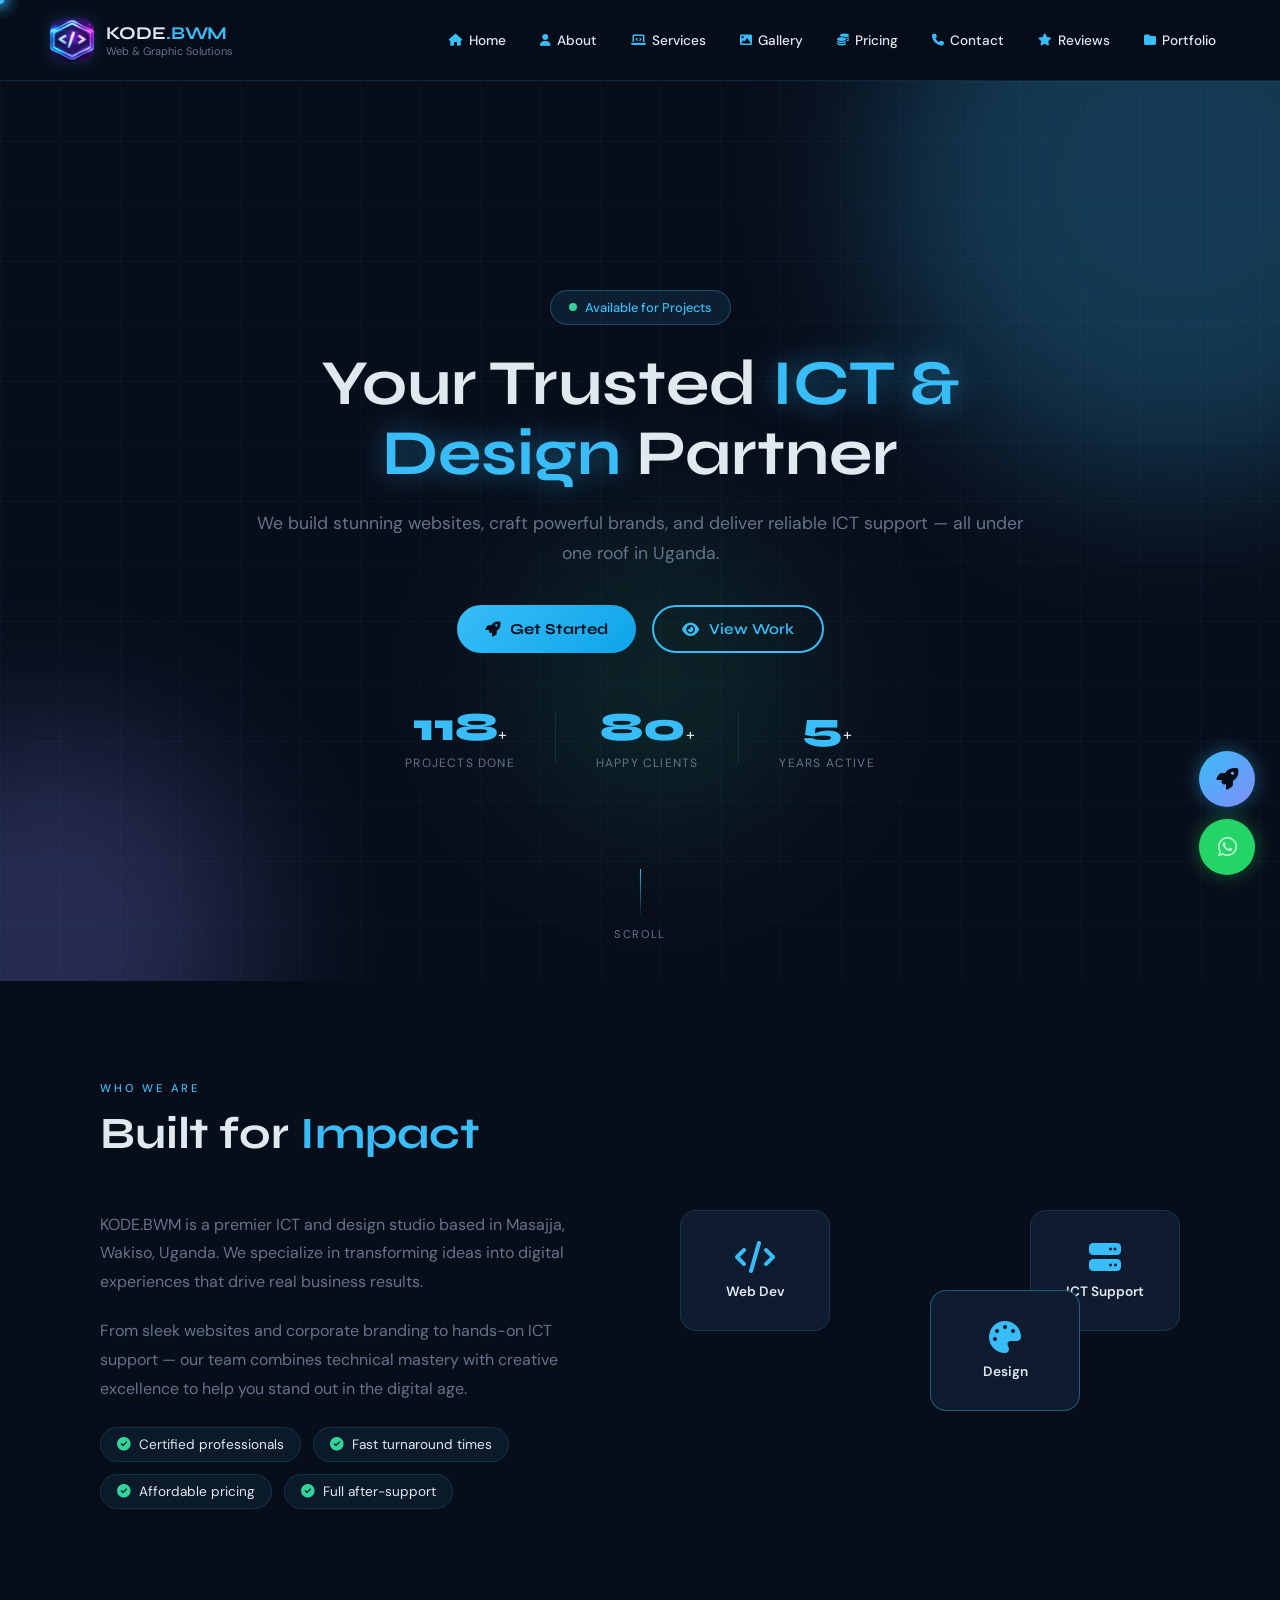
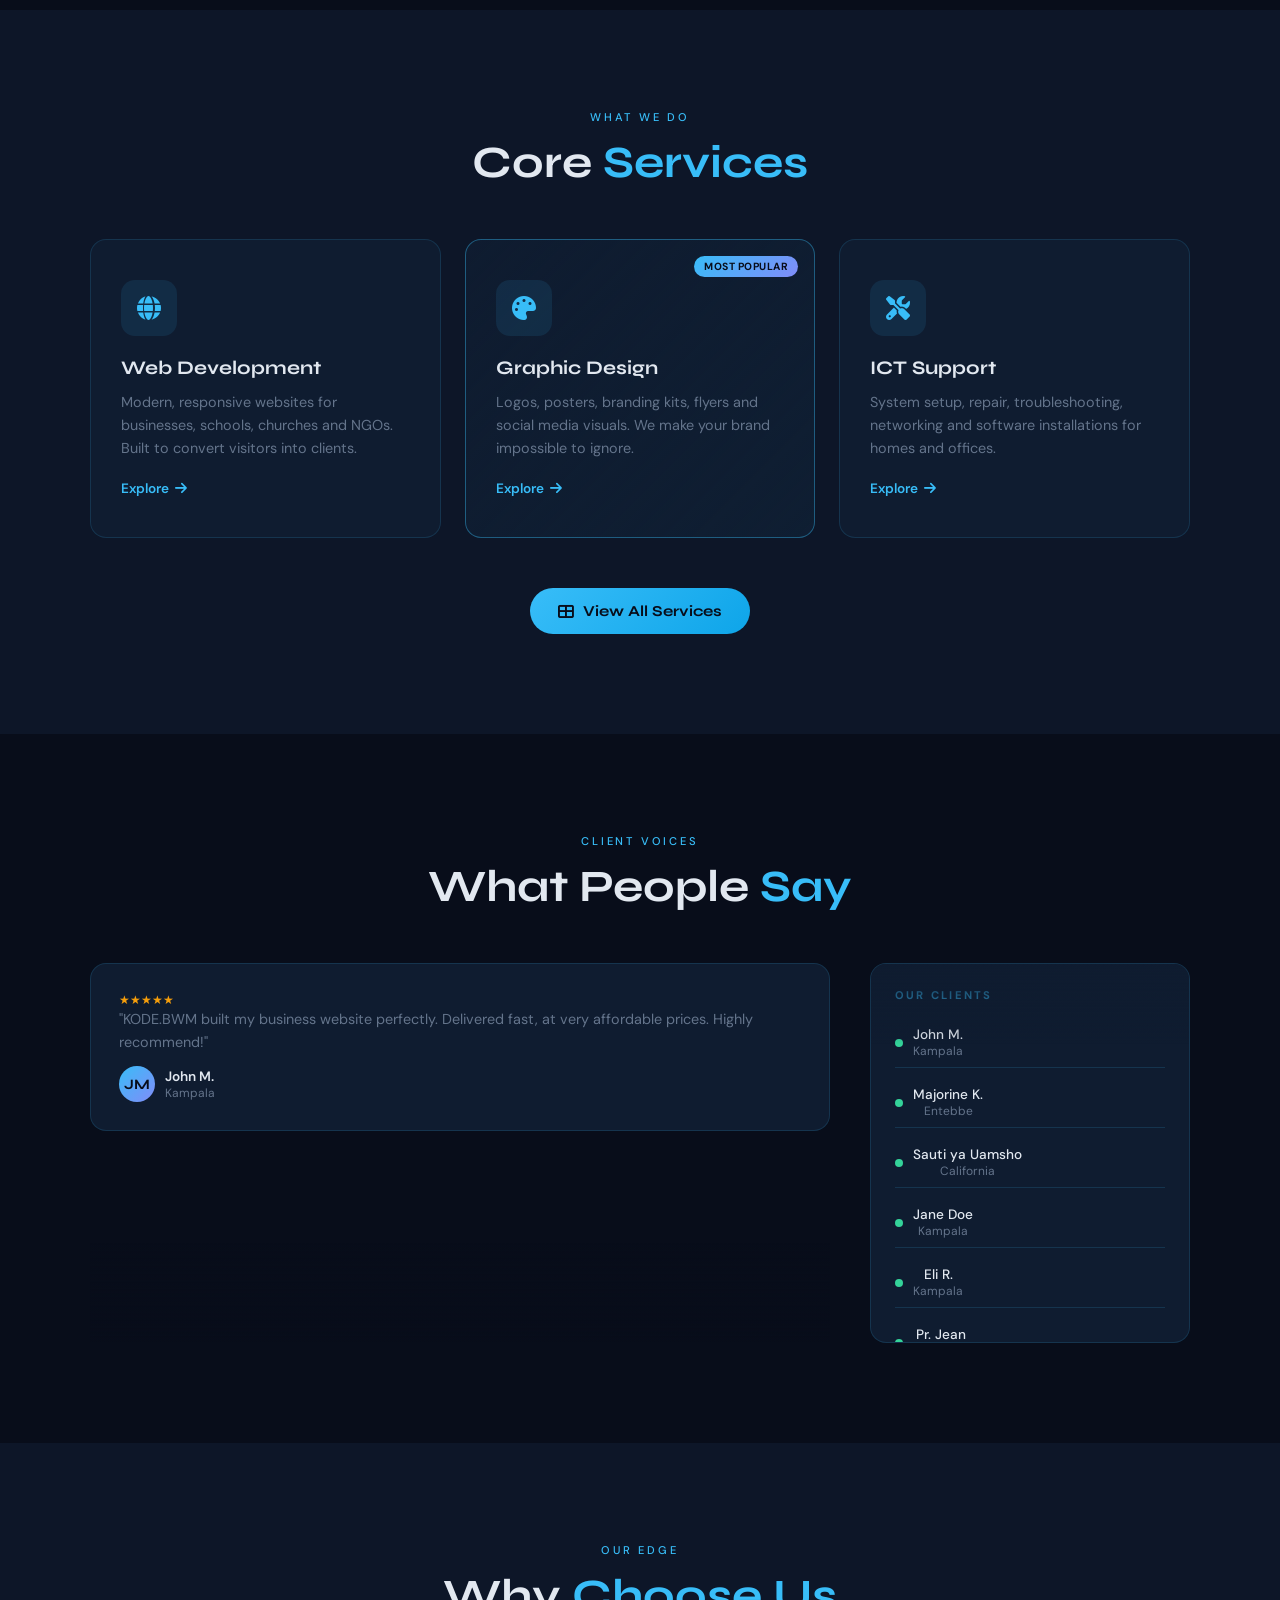
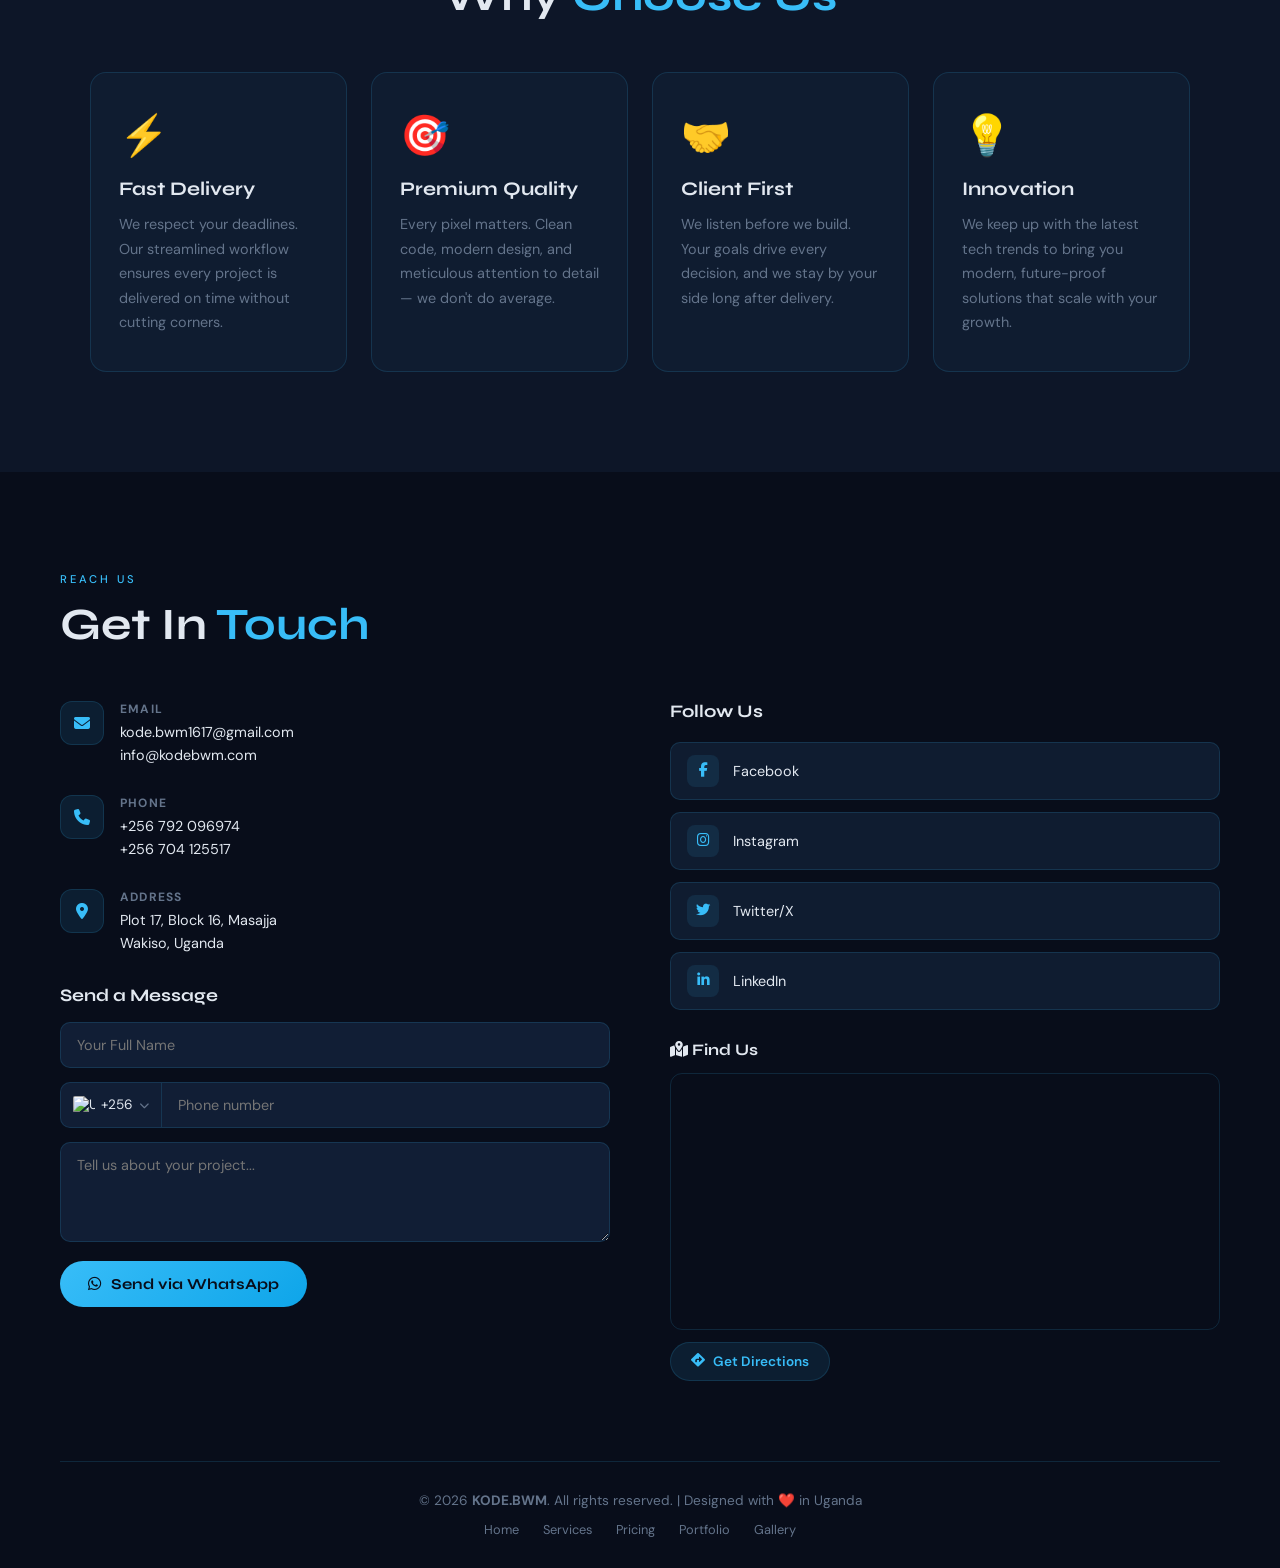
==== commit f5f0fdca: "changed logo icon" ====
--- a/index.html
+++ b/index.html
@@ -18,9 +18,9 @@
 <!-- HEADER -->
 <header class="header" id="header">
   <div class="logo">
-    <div class="logo-icon">
-      K
-    </div>
+  <div class="logo-icon">
+  <img src="logo-image.png" alt="KODE.BWM Logo">
+</div>
     <div>
       <h2>KODE<span>.BWM</span></h2>
       <small>Web & Graphic Solutions</small>
--- a/style.css
+++ b/style.css
@@ -170,16 +170,17 @@
 .logo-icon {
   width: 44px;
   height: 44px;
-  background: linear-gradient(135deg, var(--accent), var(--accent2));
   border-radius: 12px;
-  display: flex;
-  align-items: center;
-  justify-content: center;
-  font-family: var(--font-head);
-  font-weight: 800;
-  font-size: 20px;
-  color: var(--bg);
+  overflow: hidden;
   box-shadow: var(--glow-sm);
+  flex-shrink: 0;
+}
+
+.logo-icon img {
+  width: 100%;
+  height: 100%;
+  object-fit: cover;
+  display: block;
 }
 
 .logo h2 { font-size: 18px; margin: 0; font-family: var(--font-head); }
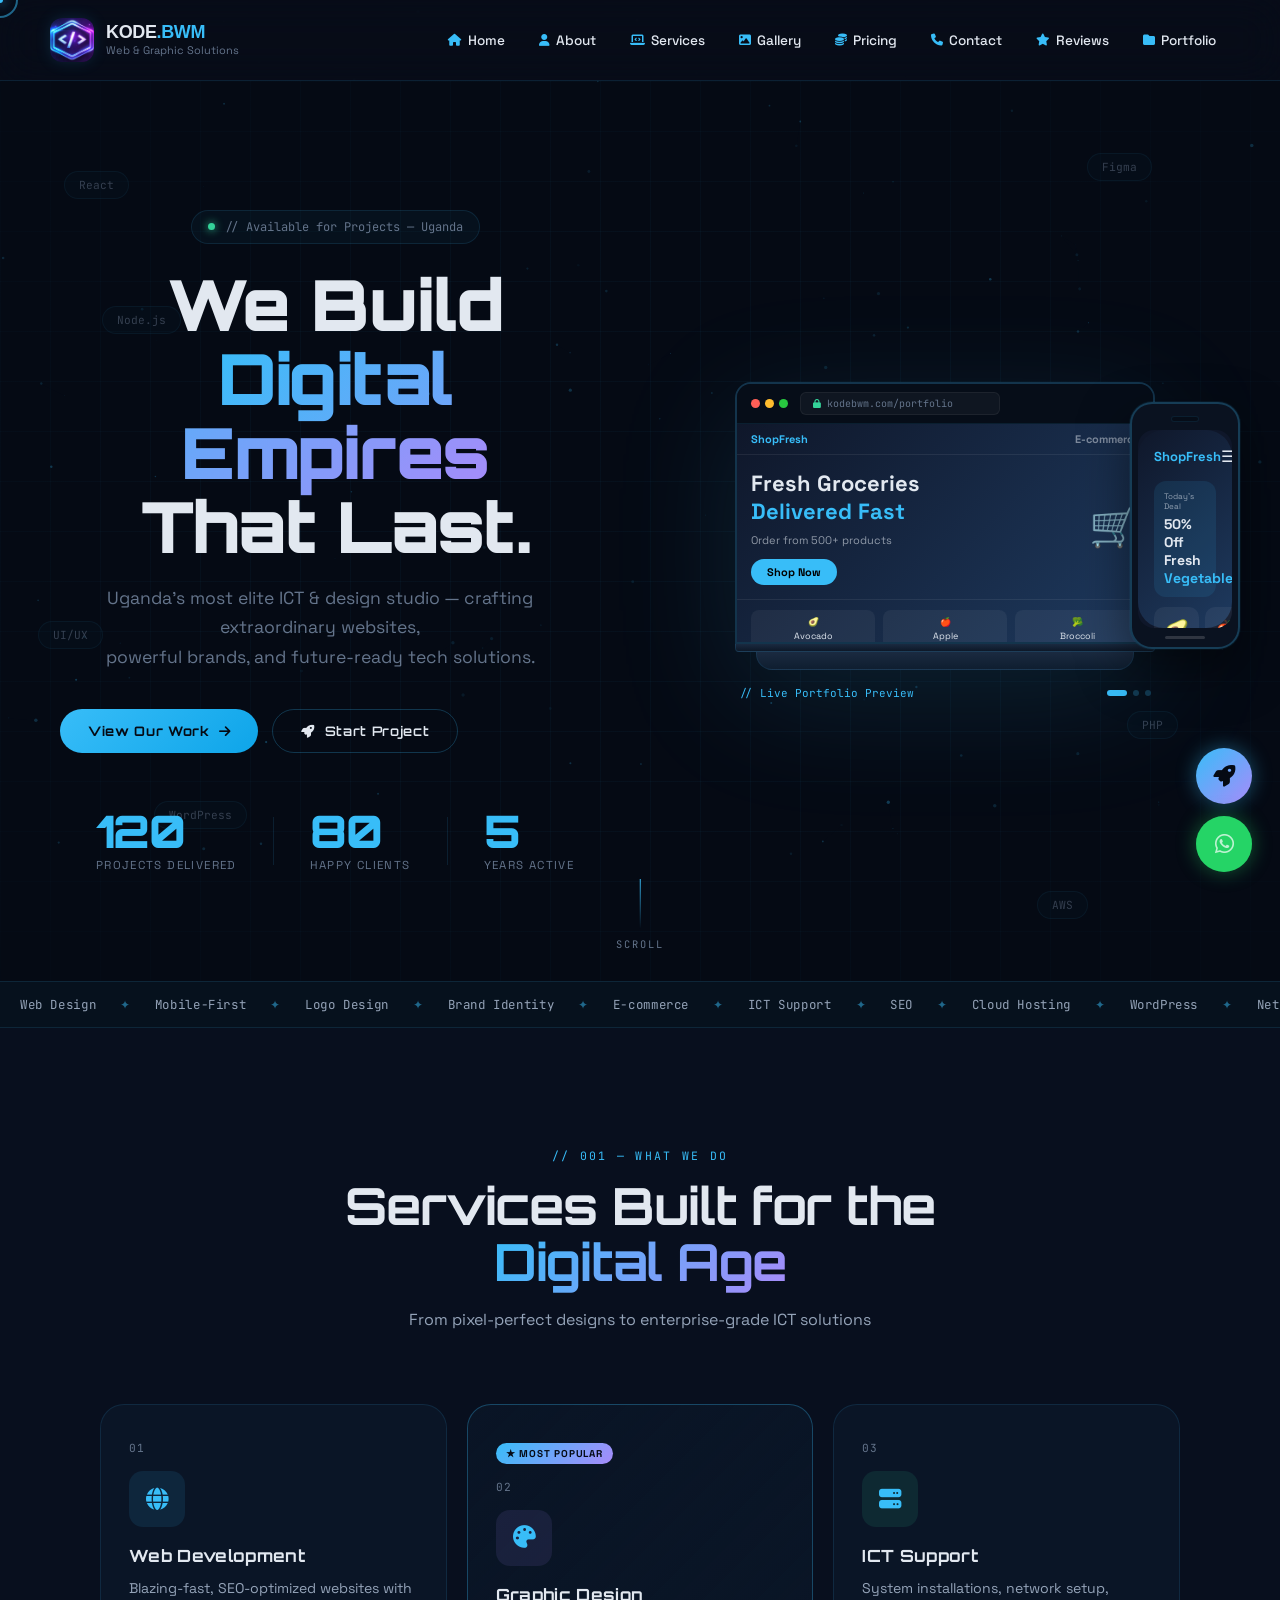
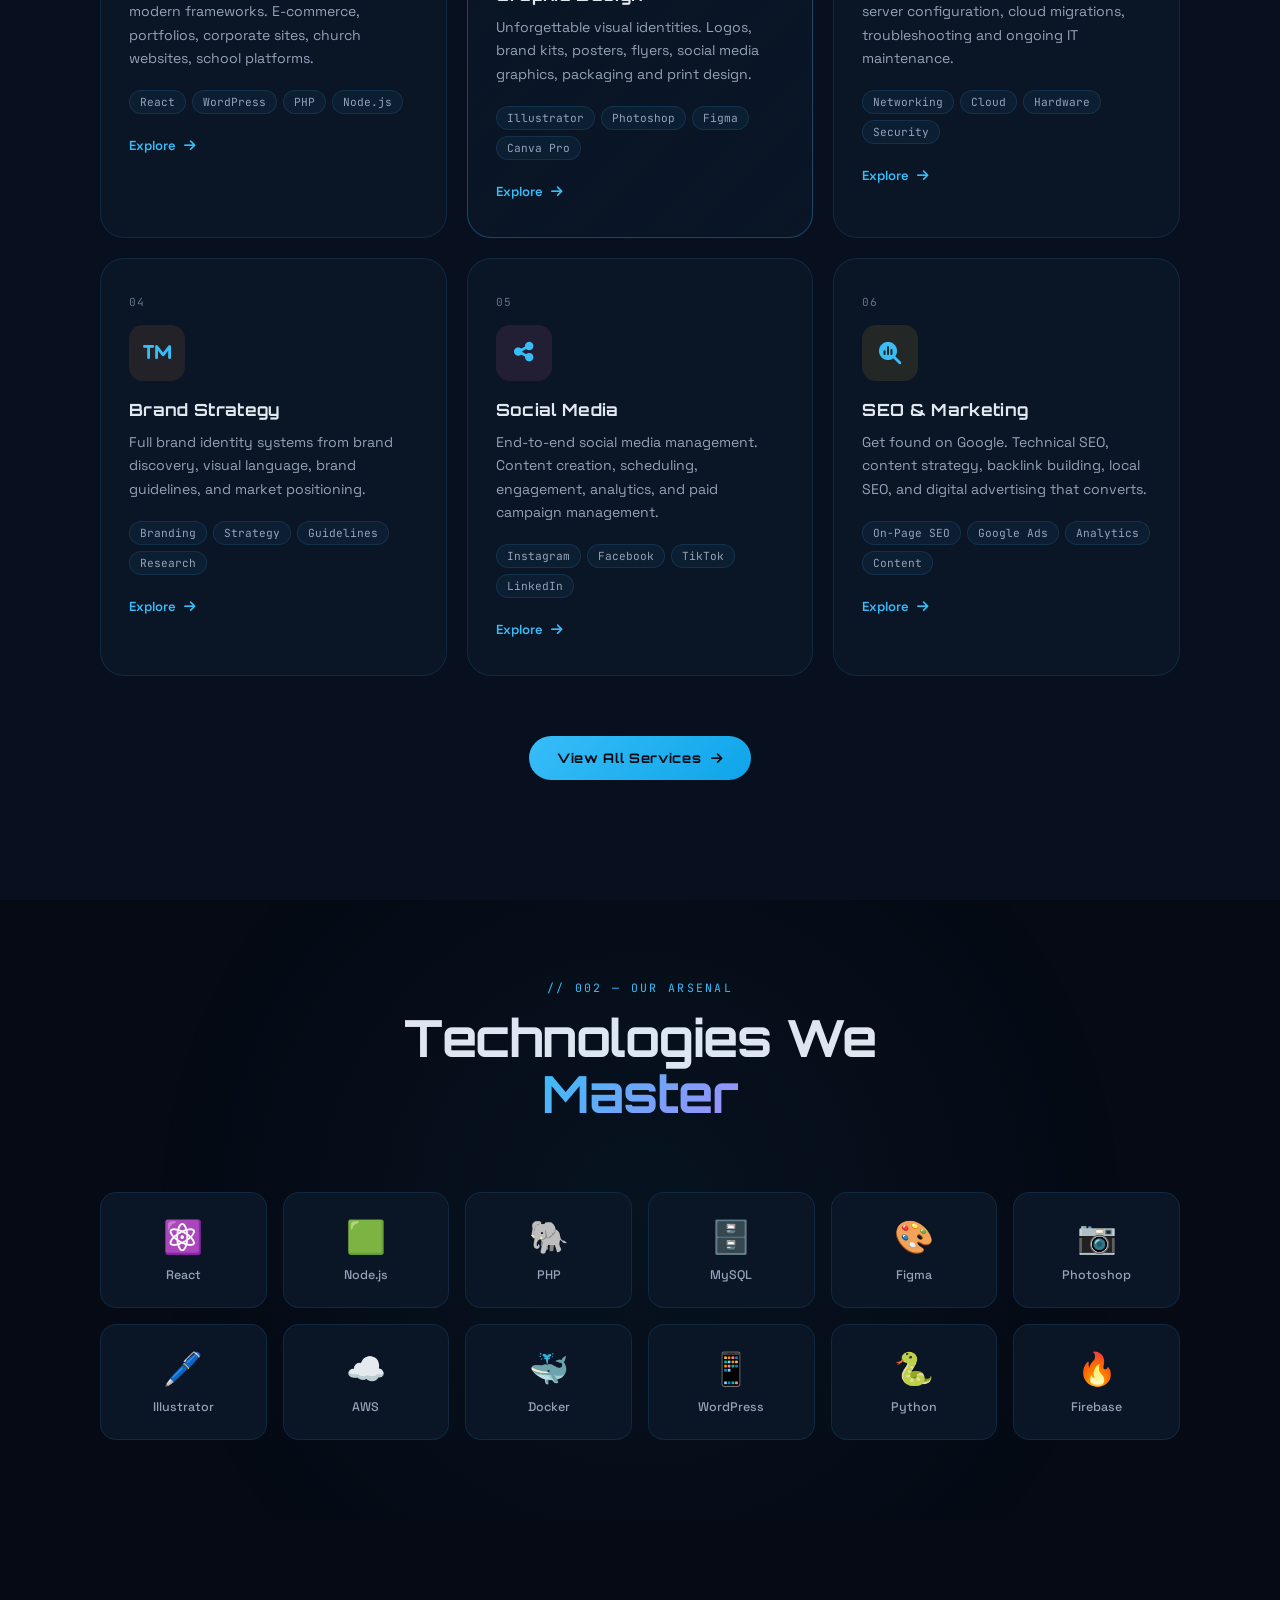
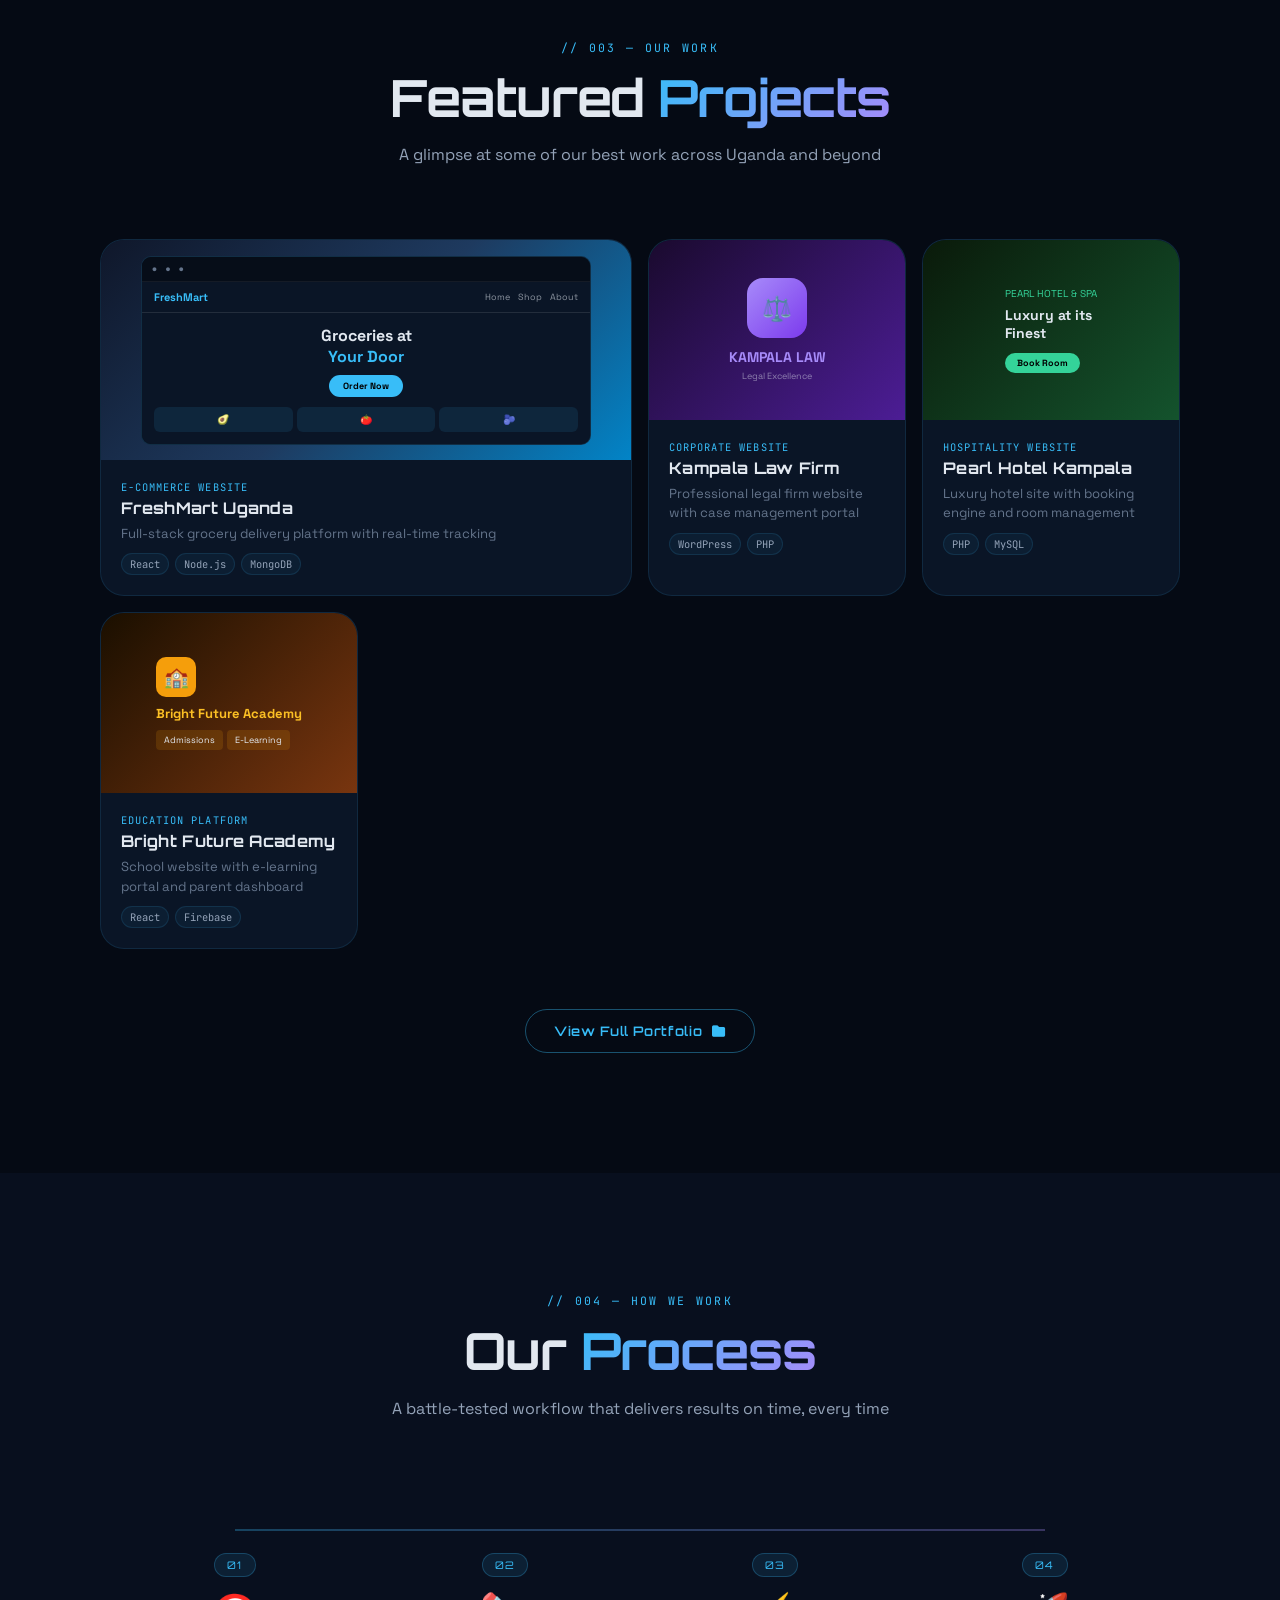
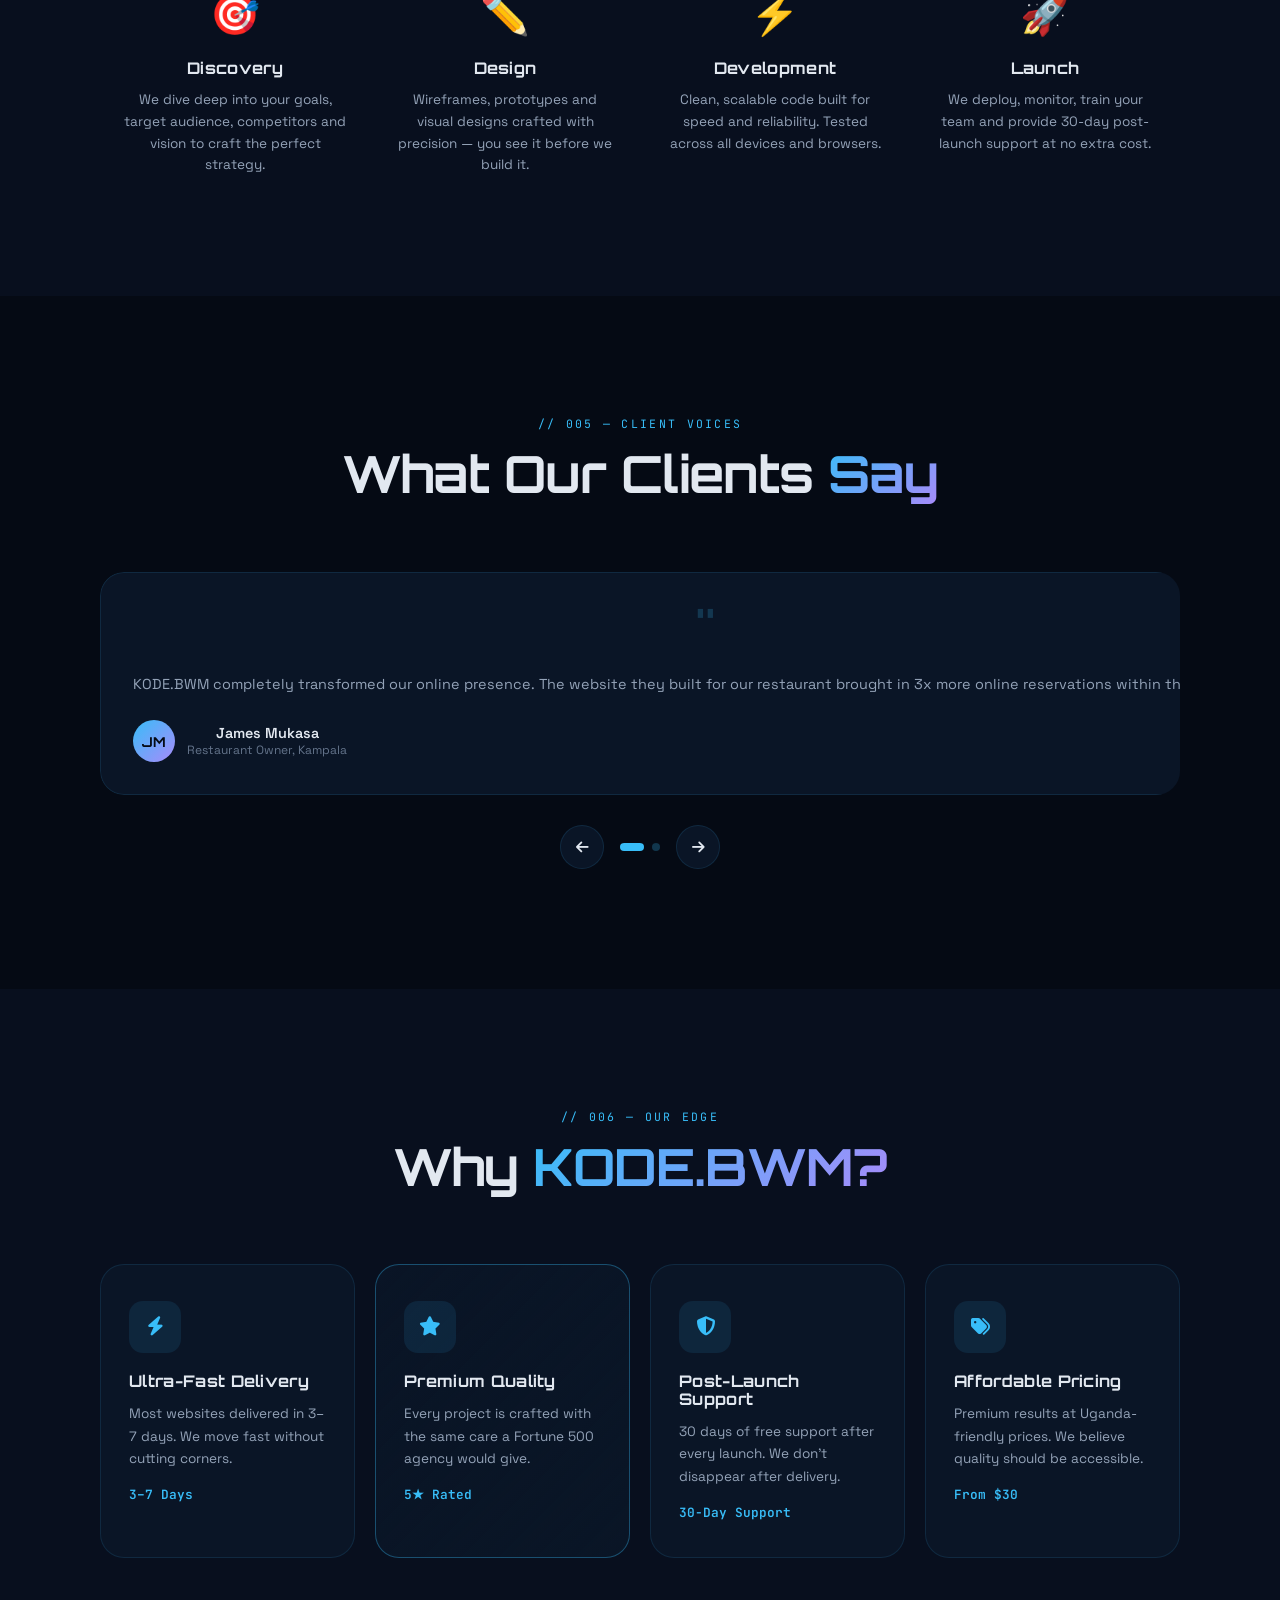
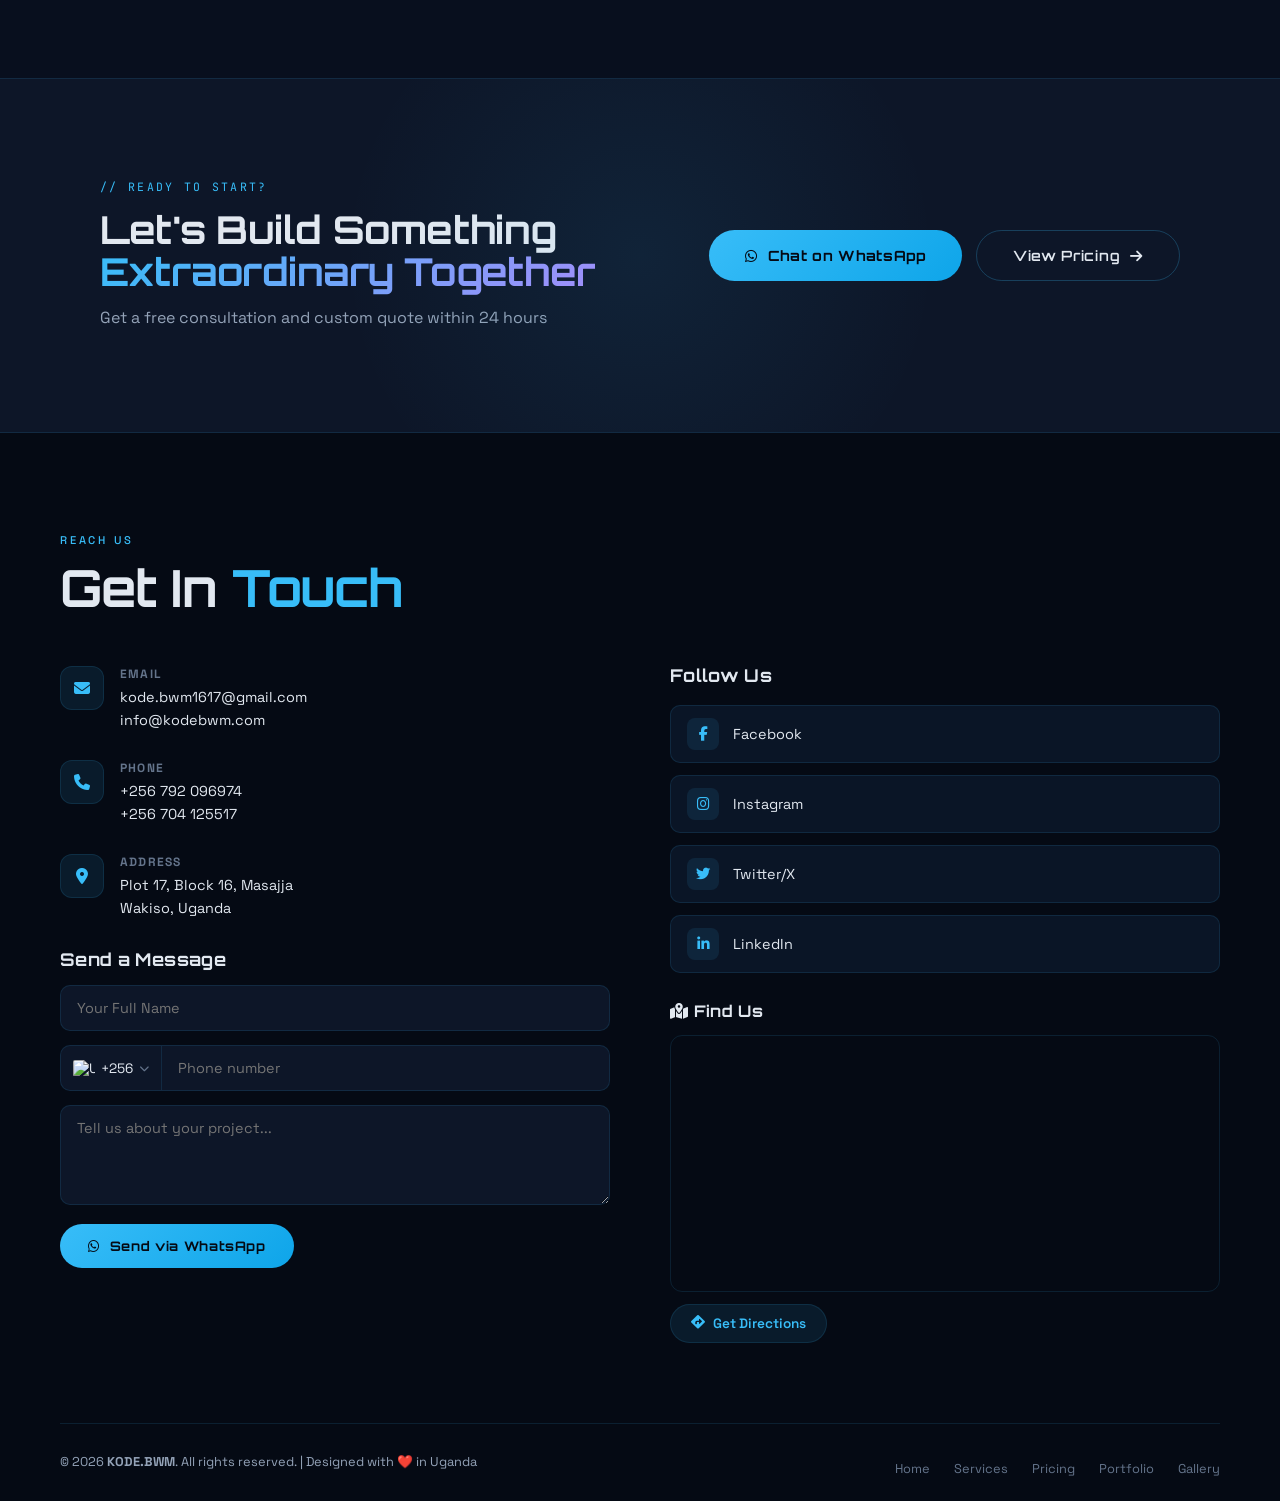
==== commit 8deccbf6: "added a new homepage" ====
--- a/index.html
+++ b/index.html
@@ -3,17 +3,1326 @@
 <head>
 <meta charset="UTF-8">
 <meta name="viewport" content="width=device-width, initial-scale=1.0">
-<title>KODE.BWM | ICT & Design Solutions</title>
+<title>KODE.BWM | Elite ICT & Design Studio — Uganda</title>
 <link rel="preconnect" href="https://fonts.googleapis.com">
-<link href="https://fonts.googleapis.com/css2?family=Syne:wght@400;600;700;800&family=DM+Sans:wght@300;400;500&display=swap" rel="stylesheet">
+<link href="https://fonts.googleapis.com/css2?family=Space+Grotesk:wght@300;400;500;600;700&family=Orbitron:wght@400;600;700;900&family=JetBrains+Mono:wght@300;400;500&display=swap" rel="stylesheet">
 <link rel="stylesheet" href="https://cdnjs.cloudflare.com/ajax/libs/font-awesome/6.5.0/css/all.min.css">
 <link rel="stylesheet" href="style.css">
+
+
+<style>
+
+/* ============================================
+   KODE.BWM — Elite ICT Studio Stylesheet v2.0
+   ============================================ */
+
+/* ===== ROOT VARIABLES ===== */
+:root {
+  --bg:       #050a14;
+  --bg2:      #080f1e;
+  --bg3:      #0d1628;
+  --card:     #0a1526;
+  --border:   rgba(56,189,248,0.12);
+  --border2:  rgba(56,189,248,0.25);
+  --accent:   #38bdf8;
+  --accent2:  #a78bfa;
+  --accent3:  #34d399;
+  --accent4:  #fb923c;
+  --accent5:  #f472b6;
+  --text:     #e2e8f0;
+  --muted:    #64748b;
+  --muted2:   #94a3b8;
+  --white:    #ffffff;
+  --glow:       0 0 40px rgba(56,189,248,0.25);
+  --glow-sm:    0 0 15px rgba(56,189,248,0.15);
+  --glow-lg:    0 0 80px rgba(56,189,248,0.15);
+  --radius:   16px;
+  --radius-sm: 10px;
+  --radius-lg: 24px;
+  --transition: 0.3s cubic-bezier(0.4,0,0.2,1);
+  --font-display: 'Orbitron', monospace;
+  --font-body:    'Space Grotesk', sans-serif;
+  --font-mono:    'JetBrains Mono', monospace;
+}
+
+/* ===== RESET ===== */
+*, *::before, *::after { margin: 0; padding: 0; box-sizing: border-box; }
+html { scroll-behavior: smooth; }
+body {
+  background: var(--bg);
+  color: var(--text);
+  font-family: var(--font-body);
+  font-weight: 400;
+  overflow-x: hidden;
+  cursor: none;
+}
+a { text-decoration: none; color: inherit; }
+img { max-width: 100%; display: block; }
+
+/* ===== PARTICLE CANVAS ===== */
+#particleCanvas {
+  position: fixed;
+  inset: 0;
+  z-index: 0;
+  pointer-events: none;
+  opacity: 0.6;
+}
+
+/* ===== CUSTOM CURSOR ===== */
+.cursor-outer {
+  position: fixed;
+  width: 36px; height: 36px;
+  border: 2px solid rgba(56,189,248,0.5);
+  border-radius: 50%;
+  pointer-events: none;
+  z-index: 99999;
+  transform: translate(-50%, -50%);
+  transition: all 0.15s ease;
+  backdrop-filter: blur(1px);
+}
+.cursor-inner {
+  position: fixed;
+  width: 6px; height: 6px;
+  background: var(--accent);
+  border-radius: 50%;
+  pointer-events: none;
+  z-index: 99999;
+  transform: translate(-50%, -50%);
+  box-shadow: 0 0 12px var(--accent);
+  transition: transform 0.1s;
+}
+body:has(a:hover) .cursor-outer,
+body:has(button:hover) .cursor-outer {
+  transform: translate(-50%,-50%) scale(1.6);
+  border-color: var(--accent);
+  background: rgba(56,189,248,0.06);
+}
+body:has(a:hover) .cursor-inner,
+body:has(button:hover) .cursor-inner {
+  transform: translate(-50%,-50%) scale(0.5);
+}
+
+/* ===== LOADER ===== */
+.loader {
+  position: fixed;
+  inset: 0;
+  background: var(--bg);
+  z-index: 999999;
+  display: flex;
+  align-items: center;
+  justify-content: center;
+  transition: opacity 0.5s, visibility 0.5s;
+}
+.loader.done { opacity: 0; visibility: hidden; }
+
+.loader-inner { text-align: center; }
+.loader-logo {
+  font-family: var(--font-display);
+  font-size: 2.5rem;
+  font-weight: 900;
+  color: var(--text);
+  margin-bottom: 30px;
+  letter-spacing: 0.1em;
+}
+.loader-logo span { color: var(--accent); }
+.loader-bar {
+  width: 200px;
+  height: 2px;
+  background: rgba(56,189,248,0.15);
+  border-radius: 2px;
+  overflow: hidden;
+  margin: 0 auto 16px;
+}
+.loader-fill {
+  height: 100%;
+  width: 0%;
+  background: linear-gradient(90deg, var(--accent), var(--accent2));
+  border-radius: 2px;
+  transition: width 0.1s linear;
+}
+.loader-text {
+  font-family: var(--font-mono);
+  font-size: 0.75rem;
+  color: var(--muted);
+  letter-spacing: 0.1em;
+}
+
+/* ===== TYPOGRAPHY ===== */
+h1, h2, h3 { line-height: 1.1; font-weight: 700; }
+h1 { font-size: clamp(2.5rem, 6vw, 5rem); }
+h2 { font-size: clamp(2rem, 4vw, 3.5rem); font-family: var(--font-display); letter-spacing: -0.02em; }
+h3 { font-size: 1.25rem; font-family: var(--font-display); letter-spacing: 0.02em; }
+p { line-height: 1.75; color: var(--muted2); }
+
+.mono { font-family: var(--font-mono); }
+.gradient-text {
+  background: linear-gradient(135deg, var(--accent) 0%, var(--accent2) 100%);
+  -webkit-background-clip: text;
+  -webkit-text-fill-color: transparent;
+  background-clip: text;
+}
+.section-eyebrow {
+  font-size: 0.72rem;
+  letter-spacing: 0.2em;
+  color: var(--accent);
+  text-transform: uppercase;
+  display: flex;
+  align-items: center;
+  justify-content: center;
+  gap: 8px;
+  margin-bottom: 14px;
+}
+
+/* ===== BUTTONS ===== */
+.btn-primary {
+  display: inline-flex;
+  align-items: center;
+  gap: 10px;
+  background: linear-gradient(135deg, var(--accent), #0ea5e9);
+  color: #050a14;
+  font-family: var(--font-display);
+  font-weight: 700;
+  font-size: 0.82rem;
+  letter-spacing: 0.05em;
+  padding: 14px 28px;
+  border-radius: 50px;
+  border: none;
+  cursor: none;
+  transition: var(--transition);
+  position: relative;
+  overflow: hidden;
+}
+.btn-primary::after {
+  content: '';
+  position: absolute;
+  top: 0; left: -100%;
+  width: 100%; height: 100%;
+  background: linear-gradient(90deg, transparent, rgba(255,255,255,0.25), transparent);
+  transition: 0.5s;
+}
+.btn-primary:hover::after { left: 100%; }
+.btn-primary:hover { transform: translateY(-3px); box-shadow: 0 12px 40px rgba(56,189,248,0.4); }
+.btn-primary.btn-large { padding: 17px 36px; font-size: 0.88rem; }
+
+.btn-ghost {
+  display: inline-flex;
+  align-items: center;
+  gap: 10px;
+  background: transparent;
+  color: var(--text);
+  font-family: var(--font-display);
+  font-weight: 600;
+  font-size: 0.82rem;
+  letter-spacing: 0.05em;
+  padding: 13px 28px;
+  border-radius: 50px;
+  border: 1px solid var(--border2);
+  cursor: none;
+  transition: var(--transition);
+}
+.btn-ghost:hover { border-color: var(--accent); color: var(--accent); background: rgba(56,189,248,0.05); transform: translateY(-3px); }
+.btn-ghost.btn-large { padding: 16px 36px; font-size: 0.88rem; }
+
+.btn-outline {
+  display: inline-flex;
+  align-items: center;
+  gap: 10px;
+  background: transparent;
+  color: var(--accent);
+  font-family: var(--font-display);
+  font-weight: 600;
+  font-size: 0.82rem;
+  letter-spacing: 0.05em;
+  padding: 13px 28px;
+  border-radius: 50px;
+  border: 1px solid rgba(56,189,248,0.4);
+  cursor: none;
+  transition: var(--transition);
+}
+.btn-outline:hover { background: rgba(56,189,248,0.1); transform: translateY(-3px); }
+
+/* ===== HEADER ===== */
+.header {
+  display: flex;
+  justify-content: space-between;
+  align-items: center;
+  padding: 18px 50px;
+  position: sticky;
+  top: 0;
+  z-index: 1000;
+  background: rgba(8,13,26,0.8);
+  backdrop-filter: blur(20px);
+  border-bottom: 1px solid var(--border);
+  transition: var(--transition);
+}
+
+.logo { display: flex; align-items: center; gap: 12px; }
+
+.logo-icon {
+  width: 44px;
+  height: 44px;
+  border-radius: 12px;
+  overflow: hidden;
+  box-shadow: var(--glow-sm);
+  flex-shrink: 0;
+}
+
+.logo-icon img {
+  width: 100%;
+  height: 100%;
+  object-fit: cover;
+  display: block;
+}
+
+.logo h2 { font-size: 18px; margin: 0; font-family: var(--font-head); }
+.logo h2 span { color: var(--accent); }
+.logo small { font-size: 11px; color: var(--muted); display: block; }
+
+.nav { display: flex; gap: 6px; }
+
+.nav a {
+  display: flex;
+  align-items: center;
+  gap: 6px;
+  text-decoration: none;
+  color: var(--text);
+  font-size: 0.85rem;
+  font-weight: 500;
+  padding: 8px 14px;
+  border-radius: 8px;
+  transition: var(--transition);
+}
+
+.nav a i { font-size: 12px; color: var(--accent); }
+.nav a:hover { background: rgba(56,189,248,0.08); color: var(--accent); }
+
+/* HAMBURGER */
+.menu-toggle {
+  display: none;
+  width: 28px;
+  height: 20px;
+  flex-direction: column;
+  justify-content: space-between;
+  cursor: pointer;
+}
+
+.menu-toggle span { height: 2px; background: white; border-radius: 5px; transition: 0.3s; }
+.menu-toggle.active span:nth-child(1) { transform: rotate(45deg) translate(5px, 6px); }
+.menu-toggle.active span:nth-child(2) { opacity: 0; }
+.menu-toggle.active span:nth-child(3) { transform: rotate(-45deg) translate(5px, -6px); }
+
+@media (max-width: 900px) {
+  .header { padding: 18px 24px; }
+  .menu-toggle { display: flex; }
+  .nav {
+    position: fixed;
+    top: 0; right: -100%;
+    width: 100%; height: 100vh;
+    background: rgba(8,13,26,0.97);
+    backdrop-filter: blur(20px);
+    flex-direction: column;
+    align-items: center;
+    justify-content: center;
+    gap: 20px;
+    transition: 0.4s ease;
+  }
+  .nav.active { right: 0; }
+  .nav a { font-size: 1.2rem; }
+}
+
+
+/* ===== HERO ===== */
+.hero {
+  position: relative;
+  z-index: 1;
+  min-height: 100vh;
+  display: grid;
+  grid-template-columns: 1fr 1fr;
+  align-items: center;
+  gap: 60px;
+  padding: 80px 60px 60px;
+  overflow: hidden;
+}
+
+.hero-grid-bg {
+  position: absolute;
+  inset: 0;
+  background-image:
+    linear-gradient(rgba(56,189,248,0.04) 1px, transparent 1px),
+    linear-gradient(90deg, rgba(56,189,248,0.04) 1px, transparent 1px);
+  background-size: 50px 50px;
+  mask-image: radial-gradient(ellipse 80% 80% at 50% 50%, black 40%, transparent 100%);
+}
+
+.tech-pills {
+  position: absolute;
+  top: 0; left: 0;
+  right: 0; bottom: 0;
+  pointer-events: none;
+  overflow: hidden;
+}
+.pill {
+  position: absolute;
+  padding: 6px 14px;
+  border: 1px solid var(--border);
+  border-radius: 50px;
+  font-family: var(--font-mono);
+  font-size: 0.7rem;
+  color: var(--muted);
+  background: rgba(56,189,248,0.04);
+  animation: floatPill 8s ease-in-out infinite;
+  opacity: 0.5;
+}
+.pill:nth-child(1)  { top:10%; left:5%;   animation-delay:0s;    animation-duration:9s; }
+.pill:nth-child(2)  { top:25%; left:8%;   animation-delay:1s;    animation-duration:11s; }
+.pill:nth-child(3)  { top:60%; left:3%;   animation-delay:2s;    animation-duration:8s; }
+.pill:nth-child(4)  { top:80%; left:12%;  animation-delay:0.5s;  animation-duration:12s; }
+.pill:nth-child(5)  { top:8%;  right:10%; animation-delay:1.5s;  animation-duration:10s; }
+.pill:nth-child(6)  { top:40%; right:5%;  animation-delay:3s;    animation-duration:9s; }
+.pill:nth-child(7)  { top:70%; right:8%;  animation-delay:0.8s;  animation-duration:11s; }
+.pill:nth-child(8)  { top:90%; right:15%; animation-delay:2s;    animation-duration:8s; }
+@keyframes floatPill {
+  0%,100% { transform: translateY(0); }
+  50% { transform: translateY(-15px); }
+}
+
+.hero-content { position: relative; z-index: 2; }
+
+.hero-eyebrow {
+  display: inline-flex;
+  align-items: center;
+  gap: 10px;
+  font-family: var(--font-mono);
+  font-size: 0.75rem;
+  color: var(--muted);
+  margin-bottom: 24px;
+  padding: 8px 16px;
+  border: 1px solid var(--border);
+  border-radius: 50px;
+  background: rgba(56,189,248,0.04);
+}
+.pulse-dot {
+  width: 7px; height: 7px;
+  border-radius: 50%;
+  background: var(--accent3);
+  box-shadow: 0 0 8px var(--accent3);
+  animation: pulse-glow 1.5s ease-in-out infinite;
+}
+@keyframes pulse-glow { 0%,100%{opacity:1} 50%{opacity:0.3} }
+
+.hero-title {
+  font-family: var(--font-display);
+  font-size: clamp(2.8rem, 5.5vw, 5rem);
+  font-weight: 900;
+  line-height: 1.05;
+  letter-spacing: -0.02em;
+  margin-bottom: 24px;
+  overflow: hidden;
+}
+.title-line {
+  display: block;
+  transform: translateY(100%);
+  opacity: 0;
+  transition: transform 0.8s cubic-bezier(0.16,1,0.3,1), opacity 0.8s;
+}
+.title-line.visible { transform: translateY(0); opacity: 1; }
+.title-line.delay-1 { transition-delay: 0.1s; }
+.title-line.delay-2 { transition-delay: 0.2s; }
+em { font-style: normal; }
+
+.hero-sub {
+  font-size: 1.05rem;
+  line-height: 1.7;
+  color: var(--muted2);
+  margin-bottom: 40px;
+  max-width: 520px;
+}
+
+.hero-actions {
+  display: flex;
+  gap: 14px;
+  flex-wrap: wrap;
+  margin-bottom: 56px;
+  opacity: 0;
+  transform: translateY(20px);
+  transition: opacity 0.8s 0.5s, transform 0.8s 0.5s;
+}
+.hero-actions.visible { opacity: 1; transform: translateY(0); }
+
+.hero-stats {
+  display: flex;
+  align-items: center;
+  gap: 36px;
+  opacity: 0;
+  transform: translateY(20px);
+  transition: opacity 0.8s 0.7s, transform 0.8s 0.7s;
+}
+.hero-stats.visible { opacity: 1; transform: translateY(0); }
+.stat-item { text-align: left; }
+.stat-num {
+  font-family: var(--font-display);
+  font-size: 2.8rem;
+  font-weight: 900;
+  color: var(--accent);
+  line-height: 1;
+  letter-spacing: -0.02em;
+}
+.stat-label { font-size: 0.72rem; color: var(--muted); text-transform: uppercase; letter-spacing: 0.12em; margin-top: 4px; }
+.stat-div { width: 1px; height: 48px; background: var(--border); }
+
+/* ===== DEVICE MOCKUP ===== */
+.device-showcase {
+  position: relative;
+  z-index: 2;
+  display: flex;
+  flex-direction: column;
+  align-items: center;
+  gap: 16px;
+  opacity: 0;
+  transform: translateX(40px);
+  transition: opacity 1s 0.4s, transform 1s 0.4s;
+}
+.device-showcase.visible { opacity: 1; transform: translateX(0); }
+
+/* LAPTOP */
+.laptop-mockup {
+  width: 420px;
+  filter: drop-shadow(0 30px 60px rgba(56,189,248,0.12));
+}
+.laptop-screen {
+  background: #0a1220;
+  border: 2px solid rgba(56,189,248,0.2);
+  border-radius: 16px 16px 0 0;
+  overflow: hidden;
+  aspect-ratio: 16/10;
+}
+.laptop-browser-bar {
+  display: flex;
+  align-items: center;
+  gap: 12px;
+  padding: 8px 14px;
+  background: #060d18;
+  border-bottom: 1px solid rgba(56,189,248,0.1);
+}
+.browser-dots { display: flex; gap: 5px; }
+.bd {
+  width: 9px; height: 9px;
+  border-radius: 50%;
+}
+.bd.red    { background: #ff5f57; }
+.bd.yellow { background: #febc2e; }
+.bd.green  { background: #28c840; }
+.browser-url {
+  display: flex;
+  align-items: center;
+  gap: 6px;
+  background: rgba(255,255,255,0.04);
+  border: 1px solid rgba(255,255,255,0.06);
+  border-radius: 6px;
+  padding: 4px 12px;
+  font-family: var(--font-mono);
+  font-size: 10px;
+  color: var(--muted);
+  flex: 1;
+  max-width: 200px;
+}
+.browser-url i { color: var(--accent3); font-size: 9px; }
+.laptop-content { height: calc(100% - 36px); overflow: hidden; position: relative; }
+.slide-portfolio { position: absolute; inset: 0; opacity: 0; transition: opacity 0.6s; }
+.slide-portfolio.active { opacity: 1; }
+.port-slide { height: 100%; display: flex; flex-direction: column; font-family: var(--font-body); color: #e2e8f0; }
+.port-nav-bar { display: flex; justify-content: space-between; align-items: center; padding: 8px 14px; border-bottom: 1px solid rgba(255,255,255,0.07); font-size: 11px; font-weight: 700; }
+.port-hero-area { display: flex; align-items: center; justify-content: space-between; padding: 14px; flex: 1; }
+.port-hero-img { font-size: 40px; }
+.port-products { display: flex; gap: 8px; padding: 10px 14px; border-top: 1px solid rgba(255,255,255,0.07); }
+.port-product { display: flex; flex-direction: column; align-items: center; gap: 2px; background: rgba(255,255,255,0.05); border-radius: 8px; padding: 6px 10px; font-size: 9px; flex: 1; }
+
+.laptop-base { position: relative; }
+.laptop-hinge {
+  height: 8px;
+  background: linear-gradient(to bottom, #1a2a40, #0d1828);
+  border-radius: 0 0 4px 4px;
+  border: 1px solid rgba(56,189,248,0.15);
+  border-top: none;
+}
+.laptop-bottom {
+  height: 18px;
+  background: linear-gradient(to bottom, #1a2a40, #0f1e30);
+  border-radius: 0 0 16px 16px;
+  border: 1px solid rgba(56,189,248,0.1);
+  border-top: none;
+  margin: 0 auto;
+  width: 90%;
+}
+
+/* PHONE MOCKUP */
+.phone-mockup {
+  position: absolute;
+  right: -20px;
+  top: 20px;
+  z-index: 3;
+}
+.phone-frame {
+  width: 110px;
+  background: #0a1220;
+  border: 2px solid rgba(56,189,248,0.25);
+  border-radius: 22px;
+  padding: 12px 6px 8px;
+  box-shadow: 0 20px 50px rgba(0,0,0,0.5), 0 0 0 1px rgba(56,189,248,0.08);
+  position: relative;
+}
+.phone-notch {
+  width: 28px; height: 6px;
+  background: #060d18;
+  border-radius: 3px;
+  margin: 0 auto 8px;
+  border: 1px solid rgba(56,189,248,0.1);
+}
+.phone-screen {
+  border-radius: 16px;
+  overflow: hidden;
+  background: #0f172a;
+  aspect-ratio: 9/19;
+}
+.phone-slide { height: 100%; }
+.phone-home-bar {
+  width: 40px; height: 3px;
+  background: rgba(255,255,255,0.15);
+  border-radius: 2px;
+  margin: 8px auto 0;
+}
+
+.device-label {
+  display: flex;
+  align-items: center;
+  justify-content: space-between;
+  width: 420px;
+  padding: 0 4px;
+}
+.slide-dots { display: flex; gap: 6px; }
+.dot {
+  width: 6px; height: 6px;
+  border-radius: 50%;
+  background: var(--border2);
+  transition: var(--transition);
+  cursor: pointer;
+}
+.dot.active { background: var(--accent); width: 20px; border-radius: 3px; }
+
+.hero-scroll {
+  position: absolute;
+  bottom: 30px;
+  left: 50%;
+  transform: translateX(-50%);
+  display: flex;
+  flex-direction: column;
+  align-items: center;
+  gap: 8px;
+  color: var(--muted);
+  font-family: var(--font-mono);
+  font-size: 0.65rem;
+  letter-spacing: 0.2em;
+  text-transform: uppercase;
+}
+.scroll-track {
+  width: 1px; height: 50px;
+  background: linear-gradient(to bottom, var(--accent), transparent);
+  animation: scrollAnim 2s ease-in-out infinite;
+}
+@keyframes scrollAnim { 0%,100%{opacity:1;transform:scaleY(1)} 50%{opacity:0.3;transform:scaleY(0.5)} }
+
+/* ===== MARQUEE ===== */
+.marquee-strip {
+  position: relative;
+  z-index: 1;
+  overflow: hidden;
+  background: rgba(56,189,248,0.04);
+  border-top: 1px solid var(--border);
+  border-bottom: 1px solid var(--border);
+  padding: 14px 0;
+}
+.marquee-track {
+  display: flex;
+  gap: 0;
+  white-space: nowrap;
+  animation: marquee 25s linear infinite;
+  width: max-content;
+}
+.marquee-track span {
+  padding: 0 20px;
+  font-family: var(--font-mono);
+  font-size: 0.78rem;
+  color: var(--muted2);
+  letter-spacing: 0.05em;
+}
+.marquee-track .sep {
+  color: var(--accent);
+  padding: 0 4px;
+  opacity: 0.5;
+}
+@keyframes marquee { 0%{transform:translateX(0)} 100%{transform:translateX(-50%)} }
+
+/* ===== SECTIONS ===== */
+.section { position: relative; z-index: 1; padding: 120px 0; }
+.container { max-width: 1200px; margin: 0 auto; padding: 0 60px; }
+.section-header { text-align: center; margin-bottom: 70px; }
+.section-header h2 { margin-bottom: 16px; }
+.section-header p { font-size: 1rem; max-width: 560px; margin: 0 auto; }
+.section-cta { text-align: center; margin-top: 60px; }
+
+/* ===== SERVICES ===== */
+.services-section { background: var(--bg2); }
+.services-grid {
+  display: grid;
+  grid-template-columns: repeat(3, 1fr);
+  gap: 20px;
+}
+.service-card {
+  background: var(--card);
+  border: 1px solid var(--border);
+  border-radius: var(--radius-lg);
+  padding: 36px 28px;
+  position: relative;
+  overflow: hidden;
+  transition: var(--transition);
+}
+.service-card::before {
+  content: '';
+  position: absolute;
+  top: 0; left: 0;
+  right: 0; height: 2px;
+  background: linear-gradient(90deg, var(--accent), var(--accent2));
+  opacity: 0;
+  transition: var(--transition);
+}
+.service-card:hover { transform: translateY(-8px); border-color: var(--border2); box-shadow: var(--glow); }
+.service-card:hover::before { opacity: 1; }
+.card-glow { transition: box-shadow 0.3s, transform 0.3s, border-color 0.3s; }
+.featured-card {
+  border-color: rgba(56,189,248,0.3);
+  background: linear-gradient(135deg, var(--card) 0%, rgba(56,189,248,0.04) 100%);
+}
+.featured-chip {
+  display: inline-flex;
+  align-items: center;
+  gap: 4px;
+  background: linear-gradient(135deg, var(--accent), var(--accent2));
+  color: var(--bg);
+  font-size: 0.62rem;
+  font-weight: 700;
+  padding: 4px 10px;
+  border-radius: 50px;
+  letter-spacing: 0.08em;
+  text-transform: uppercase;
+  margin-bottom: 16px;
+}
+.service-num {
+  font-size: 0.7rem;
+  color: var(--muted);
+  letter-spacing: 0.1em;
+  margin-bottom: 16px;
+}
+.service-icon-wrap {
+  width: 56px; height: 56px;
+  position: relative;
+  display: flex; align-items: center; justify-content: center;
+  margin-bottom: 20px;
+}
+.service-icon-bg {
+  position: absolute;
+  inset: 0;
+  border-radius: 14px;
+  background: rgba(56,189,248,0.1);
+  transition: var(--transition);
+}
+.service-icon-bg.purple { background: rgba(167,139,250,0.1); }
+.service-icon-bg.green  { background: rgba(52,211,153,0.1); }
+.service-icon-bg.orange { background: rgba(251,146,60,0.1); }
+.service-icon-bg.pink   { background: rgba(244,114,182,0.1); }
+.service-icon-bg.yellow { background: rgba(251,191,36,0.1); }
+.service-icon-wrap i { font-size: 1.4rem; color: var(--accent); position: relative; z-index: 1; transition: var(--transition); }
+.service-card:hover .service-icon-bg { transform: scale(1.15); }
+.service-card:hover .service-icon-wrap i { transform: scale(1.1); }
+.service-card h3 { margin-bottom: 12px; font-size: 1.05rem; }
+.service-card p { color: var(--muted2); font-size: 0.88rem; line-height: 1.65; margin-bottom: 20px; }
+.service-tags { display: flex; flex-wrap: wrap; gap: 6px; margin-bottom: 20px; }
+.service-tags span {
+  background: rgba(56,189,248,0.06);
+  border: 1px solid var(--border);
+  color: var(--muted2);
+  font-size: 0.7rem;
+  padding: 4px 10px;
+  border-radius: 50px;
+  font-family: var(--font-mono);
+}
+.service-cta {
+  display: inline-flex;
+  align-items: center;
+  gap: 8px;
+  color: var(--accent);
+  font-size: 0.82rem;
+  font-weight: 600;
+  transition: var(--transition);
+}
+.service-cta:hover { gap: 12px; }
+
+/* ===== TECH STACK ===== */
+.tech-section { padding: 80px 0; overflow: hidden; }
+.tech-bg-pattern {
+  position: absolute;
+  inset: 0;
+  background-image: radial-gradient(circle at 50% 50%, rgba(56,189,248,0.05) 0%, transparent 70%);
+}
+.tech-grid {
+  display: grid;
+  grid-template-columns: repeat(6, 1fr);
+  gap: 16px;
+  margin-top: 0;
+}
+.tech-item {
+  display: flex;
+  flex-direction: column;
+  align-items: center;
+  gap: 10px;
+  background: var(--card);
+  border: 1px solid var(--border);
+  border-radius: var(--radius);
+  padding: 24px 16px;
+  transition: var(--transition);
+  animation: fadeInUp 0.5s both;
+  animation-delay: var(--delay, 0s);
+}
+.tech-item:hover { transform: translateY(-6px); border-color: var(--border2); box-shadow: var(--glow-sm); }
+.tech-icon { font-size: 2rem; }
+.tech-item span { font-size: 0.78rem; color: var(--muted2); font-weight: 500; text-align: center; }
+
+/* ===== PORTFOLIO ===== */
+.portfolio-grid {
+  display: grid;
+  grid-template-columns: repeat(4, 1fr);
+  grid-template-rows: auto auto;
+  gap: 16px;
+}
+.port-card {
+  border-radius: var(--radius-lg);
+  overflow: hidden;
+  background: var(--card);
+  border: 1px solid var(--border);
+  transition: var(--transition);
+  position: relative;
+  cursor: none;
+}
+.port-card:hover { transform: translateY(-6px); box-shadow: var(--glow); border-color: var(--border2); }
+.port-card.large { grid-column: span 2; grid-row: span 1; }
+.port-card-img {
+  height: 180px;
+  display: flex;
+  align-items: center;
+  justify-content: center;
+  overflow: hidden;
+  position: relative;
+}
+.port-card.large .port-card-img { height: 220px; }
+.port-card-mockup {
+  width: 85%;
+  background: #0a1526;
+  border-radius: 10px;
+  overflow: hidden;
+  border: 1px solid rgba(56,189,248,0.15);
+}
+.mock-browser { }
+.mock-bar {
+  background: #060d18;
+  padding: 6px 10px;
+  font-size: 9px;
+  color: var(--muted);
+  border-bottom: 1px solid rgba(255,255,255,0.06);
+  letter-spacing: 3px;
+}
+.mock-content { background: #0a1526; }
+.port-card-info { padding: 20px; }
+.port-card-cat {
+  font-family: var(--font-mono);
+  font-size: 0.65rem;
+  color: var(--accent);
+  letter-spacing: 0.1em;
+  text-transform: uppercase;
+  margin-bottom: 6px;
+}
+.port-card-info h3 { font-size: 1rem; margin-bottom: 6px; }
+.port-card-info p { font-size: 0.82rem; color: var(--muted); line-height: 1.5; margin-bottom: 10px; }
+.port-card-tags { display: flex; flex-wrap: wrap; gap: 6px; }
+.port-card-tags span {
+  background: rgba(56,189,248,0.06);
+  border: 1px solid var(--border);
+  color: var(--muted2);
+  font-size: 0.65rem;
+  padding: 3px 8px;
+  border-radius: 50px;
+  font-family: var(--font-mono);
+}
+.port-overlay {
+  position: absolute;
+  inset: 0;
+  background: rgba(56,189,248,0.08);
+  display: flex;
+  align-items: center;
+  justify-content: center;
+  opacity: 0;
+  transition: var(--transition);
+  border-radius: var(--radius-lg);
+}
+.port-overlay span {
+  background: var(--accent);
+  color: var(--bg);
+  padding: 10px 22px;
+  border-radius: 50px;
+  font-weight: 700;
+  font-size: 0.82rem;
+  font-family: var(--font-display);
+  display: flex;
+  align-items: center;
+  gap: 8px;
+  transform: translateY(10px);
+  transition: var(--transition);
+}
+.port-card:hover .port-overlay { opacity: 1; }
+.port-card:hover .port-overlay span { transform: translateY(0); }
+
+/* ===== PROCESS ===== */
+.process-section { background: var(--bg2); }
+.process-timeline {
+  display: grid;
+  grid-template-columns: repeat(4, 1fr);
+  gap: 0;
+  position: relative;
+  padding-top: 60px;
+}
+.process-line {
+  position: absolute;
+  top: 36px;
+  left: 12.5%;
+  right: 12.5%;
+  height: 2px;
+  background: linear-gradient(90deg, var(--accent), var(--accent2));
+  opacity: 0.3;
+}
+.process-step {
+  display: flex;
+  flex-direction: column;
+  align-items: center;
+  text-align: center;
+  padding: 0 24px;
+  position: relative;
+}
+.process-num {
+  font-family: var(--font-display);
+  font-size: 0.65rem;
+  color: var(--accent);
+  letter-spacing: 0.1em;
+  margin-bottom: 12px;
+  background: rgba(56,189,248,0.1);
+  border: 1px solid var(--border2);
+  padding: 4px 12px;
+  border-radius: 50px;
+}
+.process-icon {
+  font-size: 2.5rem;
+  margin-bottom: 20px;
+  position: relative;
+  z-index: 2;
+}
+.process-step h3 { font-size: 1rem; margin-bottom: 12px; }
+.process-step p { font-size: 0.85rem; color: var(--muted2); line-height: 1.6; }
+
+/* ===== TESTIMONIALS ===== */
+.testimonials-section { background: var(--bg); }
+.testimonials-slider { overflow: hidden; border-radius: var(--radius-lg); margin-bottom: 30px; }
+.testimonials-track {
+  display: flex;
+  gap: 24px;
+  transition: transform 0.5s cubic-bezier(0.4,0,0.2,1);
+}
+.tcard {
+  min-width: calc(33.333% - 16px);
+  background: var(--card);
+  border: 1px solid var(--border);
+  border-radius: var(--radius-lg);
+  padding: 32px;
+  position: relative;
+  flex-shrink: 0;
+  transition: var(--transition);
+}
+.tcard:hover { border-color: var(--border2); transform: translateY(-4px); }
+.tcard-quote {
+  font-family: var(--font-display);
+  font-size: 4rem;
+  color: var(--accent);
+  opacity: 0.2;
+  line-height: 0.8;
+  margin-bottom: 16px;
+}
+.tcard p { font-size: 0.9rem; color: var(--muted2); line-height: 1.7; margin-bottom: 24px; }
+.tcard-footer { display: flex; align-items: center; gap: 12px; }
+.tcard-avatar {
+  width: 42px; height: 42px;
+  border-radius: 50%;
+  background: linear-gradient(135deg, var(--accent), var(--accent2));
+  display: flex; align-items: center; justify-content: center;
+  font-family: var(--font-display);
+  font-weight: 700;
+  font-size: 0.85rem;
+  color: var(--bg);
+  flex-shrink: 0;
+}
+.tcard-name { font-weight: 600; font-size: 0.9rem; }
+.tcard-role { font-size: 0.75rem; color: var(--muted); }
+.tcard-stars { margin-left: auto; color: #f59e0b; font-size: 0.8rem; letter-spacing: 2px; }
+.slider-controls {
+  display: flex;
+  align-items: center;
+  justify-content: center;
+  gap: 16px;
+}
+.slider-btn {
+  width: 44px; height: 44px;
+  border-radius: 50%;
+  background: var(--card);
+  border: 1px solid var(--border);
+  color: var(--text);
+  cursor: none;
+  display: flex; align-items: center; justify-content: center;
+  font-size: 0.9rem;
+  transition: var(--transition);
+}
+.slider-btn:hover { background: var(--accent); color: var(--bg); border-color: var(--accent); }
+.slider-dots-wrap { display: flex; gap: 8px; }
+.t-dot {
+  width: 8px; height: 8px;
+  border-radius: 50%;
+  background: var(--border2);
+  cursor: pointer;
+  transition: var(--transition);
+}
+.t-dot.active { background: var(--accent); width: 24px; border-radius: 4px; }
+
+/* ===== WHY US ===== */
+.why-section { background: var(--bg2); }
+.why-grid {
+  display: grid;
+  grid-template-columns: repeat(4, 1fr);
+  gap: 20px;
+}
+.why-card {
+  background: var(--card);
+  border: 1px solid var(--border);
+  border-radius: var(--radius-lg);
+  padding: 36px 28px;
+  transition: var(--transition);
+  position: relative;
+  overflow: hidden;
+}
+.why-card::after {
+  content: '';
+  position: absolute;
+  bottom: 0; left: 0; right: 0;
+  height: 2px;
+  background: linear-gradient(90deg, var(--accent), var(--accent2));
+  transform: scaleX(0);
+  transition: var(--transition);
+}
+.why-card:hover { transform: translateY(-6px); border-color: var(--border2); box-shadow: var(--glow); }
+.why-card:hover::after { transform: scaleX(1); }
+.why-card.highlight {
+  border-color: rgba(56,189,248,0.35);
+  background: linear-gradient(135deg, var(--card), rgba(56,189,248,0.04));
+}
+.why-icon-wrap {
+  width: 52px; height: 52px;
+  background: rgba(56,189,248,0.1);
+  border-radius: 14px;
+  display: flex; align-items: center; justify-content: center;
+  font-size: 1.2rem;
+  color: var(--accent);
+  margin-bottom: 20px;
+  transition: var(--transition);
+}
+.why-card:hover .why-icon-wrap { background: rgba(56,189,248,0.2); transform: scale(1.1); }
+.why-card h3 { font-size: 1rem; margin-bottom: 12px; }
+.why-card p { font-size: 0.85rem; color: var(--muted2); line-height: 1.65; margin-bottom: 16px; }
+.why-stat {
+  font-family: var(--font-mono);
+  font-size: 0.8rem;
+  color: var(--accent);
+  font-weight: 600;
+}
+
+/* ===== CTA BANNER ===== */
+.cta-banner {
+  position: relative;
+  z-index: 1;
+  padding: 100px 0;
+  overflow: hidden;
+  background: var(--bg3);
+  border-top: 1px solid var(--border);
+  border-bottom: 1px solid var(--border);
+}
+.cta-bg-glow {
+  position: absolute;
+  width: 600px; height: 600px;
+  background: radial-gradient(circle, rgba(56,189,248,0.08) 0%, transparent 70%);
+  top: 50%; left: 50%;
+  transform: translate(-50%, -50%);
+  pointer-events: none;
+}
+.cta-inner {
+  display: flex;
+  align-items: center;
+  justify-content: space-between;
+  gap: 60px;
+}
+.cta-text h2 { font-size: clamp(1.8rem, 3vw, 2.8rem); margin-bottom: 12px; }
+.cta-text p { font-size: 1rem; color: var(--muted2); }
+.cta-actions { display: flex; gap: 14px; flex-shrink: 0; }
+
+/* ===== FOOTER ===== */
+.footer {
+  position: relative;
+  z-index: 1;
+  background: var(--bg);
+  border-top: 1px solid var(--border);
+  padding: 80px 60px 0;
+}
+.footer-grid {
+  display: grid;
+  grid-template-columns: 2fr 1fr 1fr 1.5fr;
+  gap: 60px;
+  padding-bottom: 60px;
+  border-bottom: 1px solid var(--border);
+}
+.footer-brand p { font-size: 0.9rem; color: var(--muted); line-height: 1.7; margin: 20px 0 24px; }
+.footer-socials { display: flex; gap: 10px; }
+.footer-socials a {
+  width: 38px; height: 38px;
+  border-radius: 10px;
+  background: var(--card);
+  border: 1px solid var(--border);
+  display: flex; align-items: center; justify-content: center;
+  color: var(--muted2);
+  font-size: 0.85rem;
+  transition: var(--transition);
+}
+.footer-socials a:hover { border-color: var(--accent); color: var(--accent); background: rgba(56,189,248,0.08); }
+.footer-col h4 {
+  font-family: var(--font-display);
+  font-size: 0.75rem;
+  letter-spacing: 0.15em;
+  color: var(--text);
+  text-transform: uppercase;
+  margin-bottom: 20px;
+}
+.footer-col a {
+  display: block;
+  font-size: 0.88rem;
+  color: var(--muted);
+  margin-bottom: 10px;
+  transition: var(--transition);
+}
+.footer-col a:hover { color: var(--accent); transform: translateX(4px); }
+.footer-contact-item {
+  display: flex; align-items: flex-start; gap: 10px;
+  font-size: 0.85rem;
+  color: var(--muted);
+  margin-bottom: 12px;
+}
+.footer-contact-item i { color: var(--accent); margin-top: 2px; font-size: 0.75rem; flex-shrink: 0; }
+.footer-contact-item a { color: var(--muted); transition: var(--transition); }
+.footer-contact-item a:hover { color: var(--accent); }
+.footer-bottom {
+  display: flex;
+  align-items: center;
+  justify-content: space-between;
+  padding: 24px 0;
+  font-size: 0.8rem;
+  color: var(--muted);
+}
+.footer-bottom-links { display: flex; gap: 20px; }
+.footer-bottom-links a { color: var(--muted); transition: var(--transition); }
+.footer-bottom-links a:hover { color: var(--accent); }
+
+/* ===== FLOATING BUTTONS ===== */
+.float-group {
+  position: fixed;
+  bottom: 28px;
+  right: 28px;
+  display: flex;
+  flex-direction: column;
+  gap: 12px;
+  z-index: 9990;
+}
+.fab-btn {
+  position: relative;
+  width: 56px; height: 56px;
+  border-radius: 50%;
+  display: flex; align-items: center; justify-content: center;
+  font-size: 1.3rem;
+  cursor: none;
+  transition: var(--transition);
+  border: none;
+}
+.fab-btn:hover { transform: scale(1.12); }
+.fab-tooltip {
+  position: absolute;
+  right: 68px;
+  background: var(--card);
+  border: 1px solid var(--border);
+  color: var(--text);
+  padding: 8px 14px;
+  border-radius: 10px;
+  font-size: 0.75rem;
+  font-weight: 600;
+  white-space: nowrap;
+  opacity: 0;
+  pointer-events: none;
+  transition: var(--transition);
+}
+.fab-btn:hover .fab-tooltip { opacity: 1; }
+.whatsapp-fab { background: #25D366; color: white; box-shadow: 0 0 20px rgba(37,211,102,0.35); }
+.whatsapp-fab::before {
+  content: '';
+  position: absolute;
+  inset: 0; border-radius: 50%;
+  background: rgba(37,211,102,0.3);
+  animation: fabPulse 2.5s ease-out infinite;
+}
+.rocket-fab { background: linear-gradient(135deg, var(--accent), var(--accent2)); color: var(--bg); box-shadow: 0 0 20px rgba(56,189,248,0.35); }
+@keyframes fabPulse { 0%{transform:scale(1);opacity:0.7} 100%{transform:scale(2.2);opacity:0} }
+
+/* ===== ANIMATIONS ===== */
+@keyframes fadeInUp {
+  from { opacity: 0; transform: translateY(30px); }
+  to { opacity: 1; transform: translateY(0); }
+}
+
+.reveal {
+  opacity: 0;
+  transform: translateY(40px);
+  transition: opacity 0.8s, transform 0.8s;
+}
+.reveal.visible { opacity: 1; transform: translateY(0); }
+
+/* ===== RESPONSIVE ===== */
+@media (max-width: 1100px) {
+  .hero { grid-template-columns: 1fr; text-align: center; padding: 100px 40px 60px; }
+  .hero-content { max-width: 600px; margin: 0 auto; }
+  .hero-eyebrow, .hero-actions, .hero-stats { justify-content: center; }
+  .hero-sub { margin: 0 auto 40px; }
+  .device-showcase { display: none; }
+  .services-grid { grid-template-columns: repeat(2, 1fr); }
+  .tech-grid { grid-template-columns: repeat(4, 1fr); }
+  .why-grid { grid-template-columns: repeat(2, 1fr); }
+  .portfolio-grid { grid-template-columns: repeat(2, 1fr); }
+  .port-card.large { grid-column: span 2; }
+  .process-timeline { grid-template-columns: repeat(2, 1fr); gap: 40px; }
+  .process-line { display: none; }
+  .footer-grid { grid-template-columns: 1fr 1fr; gap: 40px; }
+  .cta-inner { flex-direction: column; text-align: center; }
+  .section-eyebrow { justify-content: center; }
+}
+
+@media (max-width: 900px) {
+  .header { padding: 14px 24px; }
+  .nav {
+    position: fixed;
+    inset: 0;
+    background: rgba(5,10,20,0.97);
+    backdrop-filter: blur(24px);
+    flex-direction: column;
+    align-items: center;
+    justify-content: center;
+    gap: 16px;
+    transform: translateX(100%);
+    transition: transform 0.4s ease;
+    z-index: 999;
+  }
+  .nav.open { transform: translateX(0); }
+  .nav-link { font-size: 1.3rem; padding: 12px 24px; }
+  .nav-cta { font-size: 1rem; padding: 14px 30px; }
+  .hamburger { display: flex; z-index: 1000; }
+  .services-grid { grid-template-columns: 1fr; }
+  .tech-grid { grid-template-columns: repeat(3, 1fr); }
+  .tcard { min-width: calc(100% - 0px); }
+}
+
+@media (max-width: 640px) {
+  .hero { padding: 80px 24px 40px; }
+  .container { padding: 0 24px; }
+  .section { padding: 80px 0; }
+  .why-grid { grid-template-columns: 1fr; }
+  .portfolio-grid { grid-template-columns: 1fr; }
+  .port-card.large { grid-column: span 1; }
+  .process-timeline { grid-template-columns: 1fr; }
+  .footer { padding: 60px 24px 0; }
+  .footer-grid { grid-template-columns: 1fr; gap: 32px; }
+  .footer-bottom { flex-direction: column; gap: 16px; text-align: center; }
+  .cta-actions { flex-direction: column; align-items: stretch; text-align: center; }
+  .hero-stats { flex-direction: column; gap: 16px; align-items: center; }
+  .stat-div { width: 60px; height: 1px; }
+  .tech-grid { grid-template-columns: repeat(2, 1fr); }
+}
+
+/* ===== PAGE HERO (Inner pages) ===== */
+.page-hero {
+  position: relative;
+  z-index: 1;
+  padding: 140px 60px 80px;
+  text-align: center;
+  background: var(--bg2);
+  border-bottom: 1px solid var(--border);
+  overflow: hidden;
+}
+.page-hero-grid {
+  position: absolute;
+  inset: 0;
+  background-image: linear-gradient(rgba(56,189,248,0.04) 1px, transparent 1px),
+    linear-gradient(90deg, rgba(56,189,248,0.04) 1px, transparent 1px);
+  background-size: 50px 50px;
+}
+.page-hero h1 { position: relative; z-index: 1; margin-bottom: 16px; }
+.page-hero p { position: relative; z-index: 1; font-size: 1.1rem; color: var(--muted2); max-width: 560px; margin: 0 auto; }
+.breadcrumb {
+  position: relative; z-index: 1;
+  display: flex; align-items: center; justify-content: center; gap: 8px;
+  font-size: 0.78rem; color: var(--muted);
+  margin-bottom: 20px; font-family: var(--font-mono);
+}
+.breadcrumb a { color: var(--accent); }
+
+/* CARDS hover lift */
+.hover-lift { transition: transform 0.3s ease, box-shadow 0.3s ease; }
+.hover-lift:hover { transform: translateY(-8px); box-shadow: var(--glow); }
+
+
+  
+</style>
 </head>
 <body>
 
+<!-- PARTICLE CANVAS -->
+<canvas id="particleCanvas"></canvas>
+
 <!-- CUSTOM CURSOR -->
-<div class="cursor-glow" id="cursor"></div>
-<div class="cursor-dot" id="cursorDot"></div>
+<div class="cursor-outer" id="cursorOuter"></div>
+<div class="cursor-inner" id="cursorInner"></div>
+
+<!-- LOADING SCREEN -->
+<div class="loader" id="loader">
+  <div class="loader-inner">
+    <div class="loader-logo">KODE<span>.BWM</span></div>
+    <div class="loader-bar"><div class="loader-fill" id="loaderFill"></div></div>
+    <div class="loader-text" id="loaderText">Initializing...</div>
+  </div>
+</div>
 
 <!-- HEADER -->
 <header class="header" id="header">
@@ -43,135 +1352,658 @@
   </div>
 </header>
 
-<!-- HERO -->
-<section id="home" class="hero">
-  <div class="hero-bg">
-    <div class="grid-lines"></div>
-    <div class="orb orb1"></div>
-    <div class="orb orb2"></div>
-    <div class="orb orb3"></div>
+<!-- ============================
+     HERO SECTION
+     ============================ -->
+<section class="hero" id="hero">
+  <div class="hero-grid-bg"></div>
+
+  <!-- Floating tech pills -->
+  <div class="tech-pills">
+    <span class="pill">React</span>
+    <span class="pill">Node.js</span>
+    <span class="pill">UI/UX</span>
+    <span class="pill">WordPress</span>
+    <span class="pill">Figma</span>
+    <span class="pill">Python</span>
+    <span class="pill">PHP</span>
+    <span class="pill">AWS</span>
   </div>
+
   <div class="hero-content">
-    <div class="hero-badge"><span class="badge-dot"></span> Available for Projects</div>
-    <h1>Your Trusted <span class="glow-text">ICT & Design</span> Partner</h1>
-    <p>We build stunning websites, craft powerful brands, and deliver reliable ICT support — all under one roof in Uganda.</p>
-    <div class="hero-btns">
-      <button class="btn-primary" onclick="openOnboarding()"><i class="fas fa-rocket"></i> Get Started</button>
-      <a href="portfolio.html" class="btn-outline"><i class="fas fa-eye"></i> View Work</a>
+    <div class="hero-eyebrow">
+      <span class="pulse-dot"></span>
+      <span class="mono">// Available for Projects — Uganda</span>
     </div>
-    <div class="hero-stats">
-      <div class="stat"><span class="counter" data-target="120">0</span>+<br><small>Projects Done</small></div>
-      <div class="stat-divider"></div>
-      <div class="stat"><span class="counter" data-target="80">0</span>+<br><small>Happy Clients</small></div>
-      <div class="stat-divider"></div>
-      <div class="stat"><span class="counter" data-target="5">0</span>+<br><small>Years Active</small></div>
+
+    <h1 class="hero-title">
+      <span class="title-line reveal-up">We Build</span>
+      <span class="title-line reveal-up delay-1"><em class="gradient-text">Digital Empires</em></span>
+      <span class="title-line reveal-up delay-2">That Last.</span>
+    </h1>
+
+    <p class="hero-sub reveal-up delay-3">
+      Uganda's most elite ICT & design studio — crafting extraordinary websites,<br>
+      powerful brands, and future-ready tech solutions.
+    </p>
+
+    <div class="hero-actions reveal-up delay-4">
+      <a href="portfolio.html" class="btn-primary">
+        <span>View Our Work</span>
+        <i class="fas fa-arrow-right"></i>
+      </a>
+      <a href="contact.html" class="btn-ghost">
+        <i class="fas fa-rocket"></i>
+        <span>Start Project</span>
+      </a>
+    </div>
+
+    <div class="hero-stats reveal-up delay-5">
+      <div class="stat-item">
+        <div class="stat-num" data-count="120">0</div>
+        <div class="stat-label">Projects Delivered</div>
+      </div>
+      <div class="stat-div"></div>
+      <div class="stat-item">
+        <div class="stat-num" data-count="80">0</div>
+        <div class="stat-label">Happy Clients</div>
+      </div>
+      <div class="stat-div"></div>
+      <div class="stat-item">
+        <div class="stat-num" data-count="5">0</div>
+        <div class="stat-label">Years Active</div>
+      </div>
     </div>
   </div>
-  <div class="scroll-indicator">
-    <div class="scroll-line"></div>
-    <span>Scroll</span>
+
+  <!-- DEVICE MOCKUP SHOWCASE -->
+  <div class="device-showcase reveal-right">
+    <div class="laptop-mockup">
+      <div class="laptop-screen">
+        <div class="laptop-browser-bar">
+          <div class="browser-dots">
+            <span class="bd red"></span>
+            <span class="bd yellow"></span>
+            <span class="bd green"></span>
+          </div>
+          <div class="browser-url">
+            <i class="fas fa-lock"></i>
+            <span id="browserUrl">kodebwm.com/portfolio</span>
+          </div>
+        </div>
+        <div class="laptop-content" id="laptopContent">
+          <!-- Portfolio slides cycle here -->
+          <div class="slide-portfolio active" data-url="shopfresh.ug">
+            <div class="port-slide" style="background: linear-gradient(135deg, #0f172a, #1e3a5f)">
+              <div class="port-nav-bar"><span style="color:#38bdf8">ShopFresh</span><span style="opacity:0.5;font-size:11px">E-commerce</span></div>
+              <div class="port-hero-area">
+                <div class="port-hero-text">
+                  <div style="font-size:22px;font-weight:700;margin-bottom:8px">Fresh Groceries<br><span style="color:#38bdf8">Delivered Fast</span></div>
+                  <div style="font-size:11px;opacity:0.6;margin-bottom:12px">Order from 500+ products</div>
+                  <div style="background:#38bdf8;color:#000;padding:6px 16px;border-radius:20px;font-size:11px;display:inline-block;font-weight:700">Shop Now</div>
+                </div>
+                <div class="port-hero-img">🛒</div>
+              </div>
+              <div class="port-products">
+                <div class="port-product">🥑<span>Avocado</span><span style="color:#38bdf8">UGX 2k</span></div>
+                <div class="port-product">🍎<span>Apple</span><span style="color:#38bdf8">UGX 1.5k</span></div>
+                <div class="port-product">🥦<span>Broccoli</span><span style="color:#38bdf8">UGX 3k</span></div>
+              </div>
+            </div>
+          </div>
+          <div class="slide-portfolio" data-url="kampalalaw.co.ug">
+            <div class="port-slide" style="background: linear-gradient(135deg, #1a0a2e, #2d1b4e)">
+              <div class="port-nav-bar"><span style="color:#a78bfa">KampalaLaw</span><span style="opacity:0.5;font-size:11px">Legal Firm</span></div>
+              <div class="port-hero-area">
+                <div class="port-hero-text">
+                  <div style="font-size:20px;font-weight:700;margin-bottom:8px">Expert Legal<br><span style="color:#a78bfa">Counsel</span></div>
+                  <div style="font-size:11px;opacity:0.6;margin-bottom:12px">15 Years Experience</div>
+                  <div style="background:#a78bfa;color:#000;padding:6px 16px;border-radius:20px;font-size:11px;display:inline-block;font-weight:700">Consult Now</div>
+                </div>
+                <div class="port-hero-img">⚖️</div>
+              </div>
+              <div style="display:flex;gap:8px;padding:10px 14px">
+                <div style="background:rgba(167,139,250,0.1);border:1px solid rgba(167,139,250,0.2);border-radius:8px;padding:10px;flex:1;font-size:10px">Corporate Law</div>
+                <div style="background:rgba(167,139,250,0.1);border:1px solid rgba(167,139,250,0.2);border-radius:8px;padding:10px;flex:1;font-size:10px">Family Law</div>
+                <div style="background:rgba(167,139,250,0.1);border:1px solid rgba(167,139,250,0.2);border-radius:8px;padding:10px;flex:1;font-size:10px">Real Estate</div>
+              </div>
+            </div>
+          </div>
+          <div class="slide-portfolio" data-url="ugandahotel.com">
+            <div class="port-slide" style="background: linear-gradient(135deg, #0a1a0a, #1a3a1a)">
+              <div class="port-nav-bar"><span style="color:#34d399">Pearl Hotel</span><span style="opacity:0.5;font-size:11px">Hospitality</span></div>
+              <div class="port-hero-area">
+                <div class="port-hero-text">
+                  <div style="font-size:20px;font-weight:700;margin-bottom:8px">Luxury Stay<br><span style="color:#34d399">In Kampala</span></div>
+                  <div style="font-size:11px;opacity:0.6;margin-bottom:12px">★★★★★ Rated</div>
+                  <div style="background:#34d399;color:#000;padding:6px 16px;border-radius:20px;font-size:11px;display:inline-block;font-weight:700">Book Now</div>
+                </div>
+                <div class="port-hero-img">🏨</div>
+              </div>
+              <div style="display:grid;grid-template-columns:1fr 1fr;gap:6px;padding:8px 14px">
+                <div style="background:rgba(52,211,153,0.08);border-radius:8px;padding:8px;font-size:9px"><div style="color:#34d399;margin-bottom:2px">Check-in</div>Sun, Dec 15</div>
+                <div style="background:rgba(52,211,153,0.08);border-radius:8px;padding:8px;font-size:9px"><div style="color:#34d399;margin-bottom:2px">Check-out</div>Sun, Dec 22</div>
+              </div>
+            </div>
+          </div>
+        </div>
+      </div>
+      <div class="laptop-base">
+        <div class="laptop-hinge"></div>
+        <div class="laptop-bottom"></div>
+      </div>
+    </div>
+
+    <!-- PHONE MOCKUP beside laptop -->
+    <div class="phone-mockup">
+      <div class="phone-frame">
+        <div class="phone-notch"></div>
+        <div class="phone-screen" id="phoneScreen">
+          <div class="phone-slide active">
+            <div style="background:linear-gradient(135deg,#0f172a,#1e3a5f);height:100%;border-radius:26px;padding:16px;display:flex;flex-direction:column">
+              <div style="display:flex;justify-content:space-between;align-items:center;margin-bottom:14px">
+                <span style="color:#38bdf8;font-weight:700;font-size:13px">ShopFresh</span>
+                <span style="font-size:16px">☰</span>
+              </div>
+              <div style="background:rgba(56,189,248,0.1);border-radius:12px;padding:10px;margin-bottom:10px">
+                <div style="font-size:8px;opacity:0.6;margin-bottom:4px">Today's Deal</div>
+                <div style="font-weight:700;font-size:14px">50% Off Fresh<br><span style="color:#38bdf8">Vegetables</span></div>
+              </div>
+              <div style="display:grid;grid-template-columns:1fr 1fr;gap:6px;flex:1">
+                <div style="background:rgba(255,255,255,0.05);border-radius:10px;padding:10px;text-align:center"><div style="font-size:20px">🥑</div><div style="font-size:9px;margin-top:4px">UGX 2k</div></div>
+                <div style="background:rgba(255,255,255,0.05);border-radius:10px;padding:10px;text-align:center"><div style="font-size:20px">🍎</div><div style="font-size:9px;margin-top:4px">UGX 1.5k</div></div>
+                <div style="background:rgba(255,255,255,0.05);border-radius:10px;padding:10px;text-align:center"><div style="font-size:20px">🥦</div><div style="font-size:9px;margin-top:4px">UGX 3k</div></div>
+                <div style="background:rgba(56,189,248,0.15);border:1px solid rgba(56,189,248,0.3);border-radius:10px;padding:10px;text-align:center"><div style="font-size:16px">+</div><div style="font-size:9px;margin-top:4px;color:#38bdf8">More</div></div>
+              </div>
+            </div>
+          </div>
+        </div>
+        <div class="phone-home-bar"></div>
+      </div>
+    </div>
+
+    <div class="device-label">
+      <span class="mono" style="color:var(--accent);font-size:11px">// Live Portfolio Preview</span>
+      <div class="slide-dots" id="slideDots">
+        <span class="dot active"></span>
+        <span class="dot"></span>
+        <span class="dot"></span>
+      </div>
+    </div>
+  </div>
+
+  <div class="hero-scroll">
+    <div class="scroll-track"></div>
+    <span class="mono">scroll</span>
   </div>
 </section>
 
-<!-- ABOUT -->
-<section id="about" class="about-section">
-  <div class="section-label">WHO WE ARE</div>
-  <h2 class="section-title">Built for <span class="accent">Impact</span></h2>
-  <div class="about-grid">
-    <div class="about-text">
-      <p>KODE.BWM is a premier ICT and design studio based in Masajja, Wakiso, Uganda. We specialize in transforming ideas into digital experiences that drive real business results.</p>
-      <p>From sleek websites and corporate branding to hands-on ICT support — our team combines technical mastery with creative excellence to help you stand out in the digital age.</p>
-      <div class="about-features">
-        <div class="feature-item"><i class="fas fa-check-circle"></i> Certified professionals</div>
-        <div class="feature-item"><i class="fas fa-check-circle"></i> Fast turnaround times</div>
-        <div class="feature-item"><i class="fas fa-check-circle"></i> Affordable pricing</div>
-        <div class="feature-item"><i class="fas fa-check-circle"></i> Full after-support</div>
-      </div>
+<!-- ============================
+     MARQUEE STRIP
+     ============================ -->
+<div class="marquee-strip">
+  <div class="marquee-track">
+    <span>Web Design</span><span class="sep">✦</span>
+    <span>Mobile-First</span><span class="sep">✦</span>
+    <span>Logo Design</span><span class="sep">✦</span>
+    <span>Brand Identity</span><span class="sep">✦</span>
+    <span>E-commerce</span><span class="sep">✦</span>
+    <span>ICT Support</span><span class="sep">✦</span>
+    <span>SEO</span><span class="sep">✦</span>
+    <span>Cloud Hosting</span><span class="sep">✦</span>
+    <span>WordPress</span><span class="sep">✦</span>
+    <span>Networking</span><span class="sep">✦</span>
+    <!-- duplicate -->
+    <span>Web Design</span><span class="sep">✦</span>
+    <span>Mobile-First</span><span class="sep">✦</span>
+    <span>Logo Design</span><span class="sep">✦</span>
+    <span>Brand Identity</span><span class="sep">✦</span>
+    <span>E-commerce</span><span class="sep">✦</span>
+    <span>ICT Support</span><span class="sep">✦</span>
+    <span>SEO</span><span class="sep">✦</span>
+    <span>Cloud Hosting</span><span class="sep">✦</span>
+  </div>
+</div>
+
+<!-- ============================
+     SERVICES SECTION
+     ============================ -->
+<section class="section services-section" id="services">
+  <div class="container">
+    <div class="section-header">
+      <div class="section-eyebrow mono">// 001 — What We Do</div>
+      <h2>Services Built for the<br><span class="gradient-text">Digital Age</span></h2>
+      <p>From pixel-perfect designs to enterprise-grade ICT solutions</p>
     </div>
-    <div class="about-visual">
-      <div class="about-card-stack">
-        <div class="acard ac1"><i class="fas fa-code"></i><span>Web Dev</span></div>
-        <div class="acard ac2"><i class="fas fa-palette"></i><span>Design</span></div>
-        <div class="acard ac3"><i class="fas fa-server"></i><span>ICT Support</span></div>
-      </div>
+
+    <div class="services-grid">
+      <div class="service-card card-glow" data-service="web">
+        <div class="service-num mono">01</div>
+        <div class="service-icon-wrap">
+          <div class="service-icon-bg"></div>
+          <i class="fas fa-globe"></i>
+        </div>
+        <h3>Web Development</h3>
+        <p>Blazing-fast, SEO-optimized websites with modern frameworks. E-commerce, portfolios, corporate sites, church websites, school platforms.</p>
+        <div class="service-tags">
+          <span>React</span><span>WordPress</span><span>PHP</span><span>Node.js</span>
+        </div>
+        <a href="services.html" class="service-cta">Explore <i class="fas fa-arrow-right"></i></a>
+      </div>
+
+      <div class="service-card card-glow featured-card" data-service="design">
+        <div class="featured-chip">★ Most Popular</div>
+        <div class="service-num mono">02</div>
+        <div class="service-icon-wrap">
+          <div class="service-icon-bg purple"></div>
+          <i class="fas fa-palette"></i>
+        </div>
+        <h3>Graphic Design</h3>
+        <p>Unforgettable visual identities. Logos, brand kits, posters, flyers, social media graphics, packaging and print design.</p>
+        <div class="service-tags">
+          <span>Illustrator</span><span>Photoshop</span><span>Figma</span><span>Canva Pro</span>
+        </div>
+        <a href="services.html" class="service-cta">Explore <i class="fas fa-arrow-right"></i></a>
+      </div>
+
+      <div class="service-card card-glow" data-service="ict">
+        <div class="service-num mono">03</div>
+        <div class="service-icon-wrap">
+          <div class="service-icon-bg green"></div>
+          <i class="fas fa-server"></i>
+        </div>
+        <h3>ICT Support</h3>
+        <p>System installations, network setup, server configuration, cloud migrations, troubleshooting and ongoing IT maintenance.</p>
+        <div class="service-tags">
+          <span>Networking</span><span>Cloud</span><span>Hardware</span><span>Security</span>
+        </div>
+        <a href="services.html" class="service-cta">Explore <i class="fas fa-arrow-right"></i></a>
+      </div>
+
+      <div class="service-card card-glow" data-service="brand">
+        <div class="service-num mono">04</div>
+        <div class="service-icon-wrap">
+          <div class="service-icon-bg orange"></div>
+          <i class="fas fa-trademark"></i>
+        </div>
+        <h3>Brand Strategy</h3>
+        <p>Full brand identity systems from brand discovery, visual language, brand guidelines, and market positioning.</p>
+        <div class="service-tags">
+          <span>Branding</span><span>Strategy</span><span>Guidelines</span><span>Research</span>
+        </div>
+        <a href="services.html" class="service-cta">Explore <i class="fas fa-arrow-right"></i></a>
+      </div>
+
+      <div class="service-card card-glow" data-service="social">
+        <div class="service-num mono">05</div>
+        <div class="service-icon-wrap">
+          <div class="service-icon-bg pink"></div>
+          <i class="fas fa-share-nodes"></i>
+        </div>
+        <h3>Social Media</h3>
+        <p>End-to-end social media management. Content creation, scheduling, engagement, analytics, and paid campaign management.</p>
+        <div class="service-tags">
+          <span>Instagram</span><span>Facebook</span><span>TikTok</span><span>LinkedIn</span>
+        </div>
+        <a href="services.html" class="service-cta">Explore <i class="fas fa-arrow-right"></i></a>
+      </div>
+
+      <div class="service-card card-glow" data-service="seo">
+        <div class="service-num mono">06</div>
+        <div class="service-icon-wrap">
+          <div class="service-icon-bg yellow"></div>
+          <i class="fas fa-magnifying-glass-chart"></i>
+        </div>
+        <h3>SEO & Marketing</h3>
+        <p>Get found on Google. Technical SEO, content strategy, backlink building, local SEO, and digital advertising that converts.</p>
+        <div class="service-tags">
+          <span>On-Page SEO</span><span>Google Ads</span><span>Analytics</span><span>Content</span>
+        </div>
+        <a href="services.html" class="service-cta">Explore <i class="fas fa-arrow-right"></i></a>
+      </div>
+    </div>
+
+    <div class="section-cta">
+      <a href="services.html" class="btn-primary">View All Services <i class="fas fa-arrow-right"></i></a>
     </div>
   </div>
 </section>
 
-<!-- SERVICES PREVIEW -->
-<section id="services" class="services-section">
-  <div class="section-label">WHAT WE DO</div>
-  <h2 class="section-title">Core <span class="accent">Services</span></h2>
-  <div class="services-grid">
-    <div class="service-card" onclick="window.location='services.html'">
-      <div class="service-icon"><i class="fas fa-globe"></i></div>
-      <h3>Web Development</h3>
-      <p>Modern, responsive websites for businesses, schools, churches and NGOs. Built to convert visitors into clients.</p>
-      <span class="service-link">Explore <i class="fas fa-arrow-right"></i></span>
+<!-- ============================
+     TECH STACK SECTION
+     ============================ -->
+<section class="section tech-section">
+  <div class="tech-bg-pattern"></div>
+  <div class="container">
+    <div class="section-header">
+      <div class="section-eyebrow mono">// 002 — Our Arsenal</div>
+      <h2>Technologies We<br><span class="gradient-text">Master</span></h2>
     </div>
-    <div class="service-card featured" onclick="window.location='services.html'">
-      <div class="featured-badge">Most Popular</div>
-      <div class="service-icon"><i class="fas fa-palette"></i></div>
-      <h3>Graphic Design</h3>
-      <p>Logos, posters, branding kits, flyers and social media visuals. We make your brand impossible to ignore.</p>
-      <span class="service-link">Explore <i class="fas fa-arrow-right"></i></span>
-    </div>
-    <div class="service-card" onclick="window.location='services.html'">
-      <div class="service-icon"><i class="fas fa-tools"></i></div>
-      <h3>ICT Support</h3>
-      <p>System setup, repair, troubleshooting, networking and software installations for homes and offices.</p>
-      <span class="service-link">Explore <i class="fas fa-arrow-right"></i></span>
-    </div>
-  </div>
-  <div class="center-btn">
-    <a href="services.html" class="btn-primary"><i class="fas fa-th-large"></i> View All Services</a>
-  </div>
-</section>
-
-<!-- TESTIMONIALS - FLOATING -->
-<section id="testimonials" class="testimonials-section">
-  <div class="section-label">CLIENT VOICES</div>
-  <h2 class="section-title">What People <span class="accent">Say</span></h2>
-
-  <div class="testimonial-stage">
-    <div class="testimonial-stream" id="testimonialStream">
-      <!-- JS generated -->
-    </div>
-    <div class="client-list-container">
-      <div class="client-list" id="clientList"><!-- JS generated --></div>
+    <div class="tech-grid">
+      <div class="tech-item" style="--delay:0s"><div class="tech-icon">⚛️</div><span>React</span></div>
+      <div class="tech-item" style="--delay:0.05s"><div class="tech-icon">🟩</div><span>Node.js</span></div>
+      <div class="tech-item" style="--delay:0.1s"><div class="tech-icon">🐘</div><span>PHP</span></div>
+      <div class="tech-item" style="--delay:0.15s"><div class="tech-icon">🗄️</div><span>MySQL</span></div>
+      <div class="tech-item" style="--delay:0.2s"><div class="tech-icon">🎨</div><span>Figma</span></div>
+      <div class="tech-item" style="--delay:0.25s"><div class="tech-icon">📷</div><span>Photoshop</span></div>
+      <div class="tech-item" style="--delay:0.3s"><div class="tech-icon">🖊️</div><span>Illustrator</span></div>
+      <div class="tech-item" style="--delay:0.35s"><div class="tech-icon">☁️</div><span>AWS</span></div>
+      <div class="tech-item" style="--delay:0.4s"><div class="tech-icon">🐳</div><span>Docker</span></div>
+      <div class="tech-item" style="--delay:0.45s"><div class="tech-icon">📱</div><span>WordPress</span></div>
+      <div class="tech-item" style="--delay:0.5s"><div class="tech-icon">🐍</div><span>Python</span></div>
+      <div class="tech-item" style="--delay:0.55s"><div class="tech-icon">🔥</div><span>Firebase</span></div>
     </div>
   </div>
 </section>
 
-<!-- WHY US -->
-<section class="why-section">
-  <div class="section-label">OUR EDGE</div>
-  <h2 class="section-title">Why <span class="accent">Choose Us</span></h2>
-  <div class="why-grid">
-    <div class="why-card">
-      <div class="why-icon">⚡</div>
-      <h3>Fast Delivery</h3>
-      <p>We respect your deadlines. Our streamlined workflow ensures every project is delivered on time without cutting corners.</p>
+<!-- ============================
+     PORTFOLIO PREVIEW
+     ============================ -->
+<section class="section portfolio-section" id="portfolio-preview">
+  <div class="container">
+    <div class="section-header">
+      <div class="section-eyebrow mono">// 003 — Our Work</div>
+      <h2>Featured <span class="gradient-text">Projects</span></h2>
+      <p>A glimpse at some of our best work across Uganda and beyond</p>
     </div>
-    <div class="why-card">
-      <div class="why-icon">🎯</div>
-      <h3>Premium Quality</h3>
-      <p>Every pixel matters. Clean code, modern design, and meticulous attention to detail — we don't do average.</p>
+
+    <div class="portfolio-grid">
+      <div class="port-card large" onclick="window.location='portfolio.html'">
+        <div class="port-card-img" style="background:linear-gradient(135deg,#0f172a 0%,#1e3a5f 50%,#0284c7 100%)">
+          <div class="port-card-mockup">
+            <div class="mock-browser">
+              <div class="mock-bar">● ● ●</div>
+              <div class="mock-content">
+                <div style="display:flex;justify-content:space-between;align-items:center;padding:8px 12px;border-bottom:1px solid rgba(255,255,255,0.1)">
+                  <span style="color:#38bdf8;font-weight:700;font-size:11px">FreshMart</span>
+                  <div style="display:flex;gap:8px;font-size:9px;opacity:0.6"><span>Home</span><span>Shop</span><span>About</span></div>
+                </div>
+                <div style="padding:12px;text-align:center">
+                  <div style="font-size:16px;font-weight:700;margin-bottom:6px">Groceries at<br><span style="color:#38bdf8">Your Door</span></div>
+                  <div style="background:#38bdf8;color:#000;padding:5px 14px;border-radius:20px;font-size:9px;display:inline-block;font-weight:700;margin-bottom:10px">Order Now</div>
+                  <div style="display:grid;grid-template-columns:1fr 1fr 1fr;gap:4px">
+                    <div style="background:rgba(56,189,248,0.1);border-radius:6px;padding:6px;font-size:10px">🥑</div>
+                    <div style="background:rgba(56,189,248,0.1);border-radius:6px;padding:6px;font-size:10px">🍅</div>
+                    <div style="background:rgba(56,189,248,0.1);border-radius:6px;padding:6px;font-size:10px">🫐</div>
+                  </div>
+                </div>
+              </div>
+            </div>
+          </div>
+        </div>
+        <div class="port-card-info">
+          <div class="port-card-cat">E-Commerce Website</div>
+          <h3>FreshMart Uganda</h3>
+          <p>Full-stack grocery delivery platform with real-time tracking</p>
+          <div class="port-card-tags"><span>React</span><span>Node.js</span><span>MongoDB</span></div>
+        </div>
+        <div class="port-overlay">
+          <span>View Project <i class="fas fa-arrow-right"></i></span>
+        </div>
+      </div>
+
+      <div class="port-card" onclick="window.location='portfolio.html'">
+        <div class="port-card-img" style="background:linear-gradient(135deg,#1a0a2e,#4c1d95)">
+          <div style="padding:20px;text-align:center">
+            <div style="width:60px;height:60px;background:linear-gradient(135deg,#a78bfa,#7c3aed);border-radius:16px;display:flex;align-items:center;justify-content:center;margin:0 auto 10px;font-size:24px">⚖️</div>
+            <div style="font-size:14px;font-weight:700;color:#a78bfa">KAMPALA LAW</div>
+            <div style="font-size:9px;opacity:0.5;margin-top:4px">Legal Excellence</div>
+          </div>
+        </div>
+        <div class="port-card-info">
+          <div class="port-card-cat">Corporate Website</div>
+          <h3>Kampala Law Firm</h3>
+          <p>Professional legal firm website with case management portal</p>
+          <div class="port-card-tags"><span>WordPress</span><span>PHP</span></div>
+        </div>
+        <div class="port-overlay"><span>View <i class="fas fa-arrow-right"></i></span></div>
+      </div>
+
+      <div class="port-card" onclick="window.location='portfolio.html'">
+        <div class="port-card-img" style="background:linear-gradient(135deg,#0a1a0a,#14532d)">
+          <div style="padding:16px">
+            <div style="font-size:10px;color:#34d399;margin-bottom:6px">PEARL HOTEL & SPA</div>
+            <div style="font-size:14px;font-weight:700;margin-bottom:8px">Luxury at its<br>Finest</div>
+            <div style="background:#34d399;color:#000;display:inline-block;padding:4px 12px;border-radius:12px;font-size:9px;font-weight:700">Book Room</div>
+          </div>
+        </div>
+        <div class="port-card-info">
+          <div class="port-card-cat">Hospitality Website</div>
+          <h3>Pearl Hotel Kampala</h3>
+          <p>Luxury hotel site with booking engine and room management</p>
+          <div class="port-card-tags"><span>PHP</span><span>MySQL</span></div>
+        </div>
+        <div class="port-overlay"><span>View <i class="fas fa-arrow-right"></i></span></div>
+      </div>
+
+      <div class="port-card" onclick="window.location='portfolio.html'">
+        <div class="port-card-img" style="background:linear-gradient(135deg,#1a0f00,#78350f)">
+          <div style="padding:16px;display:flex;flex-direction:column;gap:8px">
+            <div style="width:40px;height:40px;background:#f59e0b;border-radius:10px;display:flex;align-items:center;justify-content:center;font-size:20px">🏫</div>
+            <div style="font-size:13px;font-weight:700;color:#fbbf24">Bright Future Academy</div>
+            <div style="display:flex;gap:4px">
+              <div style="background:rgba(245,158,11,0.15);border-radius:4px;padding:4px 8px;font-size:9px">Admissions</div>
+              <div style="background:rgba(245,158,11,0.15);border-radius:4px;padding:4px 8px;font-size:9px">E-Learning</div>
+            </div>
+          </div>
+        </div>
+        <div class="port-card-info">
+          <div class="port-card-cat">Education Platform</div>
+          <h3>Bright Future Academy</h3>
+          <p>School website with e-learning portal and parent dashboard</p>
+          <div class="port-card-tags"><span>React</span><span>Firebase</span></div>
+        </div>
+        <div class="port-overlay"><span>View <i class="fas fa-arrow-right"></i></span></div>
+      </div>
     </div>
-    <div class="why-card">
-      <div class="why-icon">🤝</div>
-      <h3>Client First</h3>
-      <p>We listen before we build. Your goals drive every decision, and we stay by your side long after delivery.</p>
-    </div>
-    <div class="why-card">
-      <div class="why-icon">💡</div>
-      <h3>Innovation</h3>
-      <p>We keep up with the latest tech trends to bring you modern, future-proof solutions that scale with your growth.</p>
+
+    <div class="section-cta">
+      <a href="portfolio.html" class="btn-outline">View Full Portfolio <i class="fas fa-folder"></i></a>
     </div>
   </div>
 </section>
 
-<!-- CONTACT -->
+<!-- ============================
+     PROCESS SECTION
+     ============================ -->
+<section class="section process-section">
+  <div class="container">
+    <div class="section-header">
+      <div class="section-eyebrow mono">// 004 — How We Work</div>
+      <h2>Our <span class="gradient-text">Process</span></h2>
+      <p>A battle-tested workflow that delivers results on time, every time</p>
+    </div>
+
+    <div class="process-timeline">
+      <div class="process-line"></div>
+
+      <div class="process-step">
+        <div class="process-num">01</div>
+        <div class="process-icon">🎯</div>
+        <h3>Discovery</h3>
+        <p>We dive deep into your goals, target audience, competitors and vision to craft the perfect strategy.</p>
+      </div>
+
+      <div class="process-step">
+        <div class="process-num">02</div>
+        <div class="process-icon">✏️</div>
+        <h3>Design</h3>
+        <p>Wireframes, prototypes and visual designs crafted with precision — you see it before we build it.</p>
+      </div>
+
+      <div class="process-step">
+        <div class="process-num">03</div>
+        <div class="process-icon">⚡</div>
+        <h3>Development</h3>
+        <p>Clean, scalable code built for speed and reliability. Tested across all devices and browsers.</p>
+      </div>
+
+      <div class="process-step">
+        <div class="process-num">04</div>
+        <div class="process-icon">🚀</div>
+        <h3>Launch</h3>
+        <p>We deploy, monitor, train your team and provide 30-day post-launch support at no extra cost.</p>
+      </div>
+    </div>
+  </div>
+</section>
+
+<!-- ============================
+     TESTIMONIALS
+     ============================ -->
+<section class="section testimonials-section" id="testimonials">
+  <div class="container">
+    <div class="section-header">
+      <div class="section-eyebrow mono">// 005 — Client Voices</div>
+      <h2>What Our Clients <span class="gradient-text">Say</span></h2>
+    </div>
+
+    <div class="testimonials-slider" id="testimonialsSlider">
+      <div class="testimonials-track" id="testimonialsTrack">
+        <div class="tcard">
+          <div class="tcard-quote">"</div>
+          <p>KODE.BWM completely transformed our online presence. The website they built for our restaurant brought in 3x more online reservations within the first month!</p>
+          <div class="tcard-footer">
+            <div class="tcard-avatar">JM</div>
+            <div>
+              <div class="tcard-name">James Mukasa</div>
+              <div class="tcard-role">Restaurant Owner, Kampala</div>
+            </div>
+            <div class="tcard-stars">★★★★★</div>
+          </div>
+        </div>
+        <div class="tcard">
+          <div class="tcard-quote">"</div>
+          <p>Exceptional quality and service. Our school website is now fully functional with an e-learning portal, parent communication system, and fee payment gateway.</p>
+          <div class="tcard-footer">
+            <div class="tcard-avatar">RN</div>
+            <div>
+              <div class="tcard-name">Ruth Nakato</div>
+              <div class="tcard-role">School Director, Wakiso</div>
+            </div>
+            <div class="tcard-stars">★★★★★</div>
+          </div>
+        </div>
+        <div class="tcard">
+          <div class="tcard-quote">"</div>
+          <p>They designed our entire brand from scratch — logo, business cards, social media graphics. Professional, creative, and affordable. Highly recommend KODE.BWM!</p>
+          <div class="tcard-footer">
+            <div class="tcard-avatar">SK</div>
+            <div>
+              <div class="tcard-name">Samuel Kiggundu</div>
+              <div class="tcard-role">Entrepreneur, Entebbe</div>
+            </div>
+            <div class="tcard-stars">★★★★★</div>
+          </div>
+        </div>
+        <div class="tcard">
+          <div class="tcard-quote">"</div>
+          <p>Fast, professional and reliable. They set up our entire office network, server and computers in just 2 days. ICT support doesn't get better than this in Uganda.</p>
+          <div class="tcard-footer">
+            <div class="tcard-avatar">PO</div>
+            <div>
+              <div class="tcard-name">Patrick Okello</div>
+              <div class="tcard-role">NGO Manager, Jinja</div>
+            </div>
+            <div class="tcard-stars">★★★★★</div>
+          </div>
+        </div>
+        <div class="tcard">
+          <div class="tcard-quote">"</div>
+          <p>Our church website with online giving, sermon library and events calendar was delivered in just one week. The congregation loves it. God bless KODE.BWM!</p>
+          <div class="tcard-footer">
+            <div class="tcard-avatar">BP</div>
+            <div>
+              <div class="tcard-name">Bishop Phillip</div>
+              <div class="tcard-role">Church Leader, Mbarara</div>
+            </div>
+            <div class="tcard-stars">★★★★★</div>
+          </div>
+        </div>
+      </div>
+    </div>
+
+    <div class="slider-controls">
+      <button class="slider-btn" id="prevBtn"><i class="fas fa-arrow-left"></i></button>
+
+      <div class="slider-dots-wrap" id="tDots"></div>
+      <button class="slider-btn" id="nextBtn"><i class="fas fa-arrow-right"></i></button>
+
+    </div>
+  </div>
+</section>
+
+<!-- ============================
+     WHY US
+     ============================ -->
+<section class="section why-section">
+  <div class="container">
+    <div class="section-header">
+      <div class="section-eyebrow mono">// 006 — Our Edge</div>
+      <h2>Why <span class="gradient-text">KODE.BWM?</span></h2>
+    </div>
+    <div class="why-grid">
+      <div class="why-card">
+        <div class="why-icon-wrap"><i class="fas fa-bolt"></i></div>
+        <h3>Ultra-Fast Delivery</h3>
+        <p>Most websites delivered in 3–7 days. We move fast without cutting corners.</p>
+        <div class="why-stat">3–7 Days</div>
+      </div>
+      <div class="why-card highlight">
+        <div class="why-icon-wrap"><i class="fas fa-star"></i></div>
+        <h3>Premium Quality</h3>
+        <p>Every project is crafted with the same care a Fortune 500 agency would give.</p>
+        <div class="why-stat">5★ Rated</div>
+      </div>
+      <div class="why-card">
+        <div class="why-icon-wrap"><i class="fas fa-shield-halved"></i></div>
+        <h3>Post-Launch Support</h3>
+        <p>30 days of free support after every launch. We don't disappear after delivery.</p>
+        <div class="why-stat">30-Day Support</div>
+      </div>
+      <div class="why-card">
+        <div class="why-icon-wrap"><i class="fas fa-tags"></i></div>
+        <h3>Affordable Pricing</h3>
+        <p>Premium results at Uganda-friendly prices. We believe quality should be accessible.</p>
+        <div class="why-stat">From $30</div>
+      </div>
+    </div>
+  </div>
+</section>
+
+<!-- ============================
+     CTA BANNER
+     ============================ -->
+<section class="cta-banner">
+  <div class="cta-bg-glow"></div>
+  <div class="container">
+    <div class="cta-inner">
+      <div class="cta-text">
+        <div class="section-eyebrow mono" style="justify-content:flex-start">// Ready to Start?</div>
+        <h2>Let's Build Something<br><span class="gradient-text">Extraordinary Together</span></h2>
+        <p>Get a free consultation and custom quote within 24 hours</p>
+      </div>
+      <div class="cta-actions">
+        <a href="contact.html" class="btn-primary btn-large">
+          <i class="fab fa-whatsapp"></i>
+          Chat on WhatsApp
+        </a>
+        <a href="pricing.html" class="btn-ghost btn-large">
+          View Pricing
+          <i class="fas fa-arrow-right"></i>
+        </a>
+      </div>
+    </div>
+  </div>
+</section>
+
+<!-- ============================
+     FOOTER
+     ============================ -->
+     
+     
+     
+     <!-- CONTACT -->
 <section id="contact" class="contact-section">
   <div class="section-label">REACH US</div>
   <h2 class="section-title">Get In <span class="accent">Touch</span></h2>
@@ -201,6 +2033,18 @@
           <span>Plot 17, Block 16, Masajja<br>Wakiso, Uganda</span>
         </div>
       </div>
+
+
+
+
+
+
+
+
+
+
+
+
 
       <!-- CONTACT FORM -->
       <div class="contact-form-inline">
@@ -404,6 +2248,768 @@
   </div>
 </div>
 
-<script src="main.js"></script>
+
+
+<script>
+
+
+
+
+
+
+
+
+
+/* ===========================
+   KODE.BWM — main.js
+   =========================== */
+
+/* ===== CUSTOM CURSOR ===== */
+const cursor = document.getElementById('cursor');
+const cursorDot = document.getElementById('cursorDot');
+
+if (cursor && cursorDot) {
+  let mouseX = 0, mouseY = 0;
+  let cursorX = 0, cursorY = 0;
+
+  document.addEventListener('mousemove', (e) => {
+    mouseX = e.clientX;
+    mouseY = e.clientY;
+    cursorDot.style.left = mouseX + 'px';
+    cursorDot.style.top = mouseY + 'px';
+  });
+
+  function animateCursor() {
+    cursorX += (mouseX - cursorX) * 0.12;
+    cursorY += (mouseY - cursorY) * 0.12;
+    cursor.style.left = cursorX + 'px';
+    cursor.style.top = cursorY + 'px';
+    requestAnimationFrame(animateCursor);
+  }
+  animateCursor();
+
+  document.addEventListener('mousedown', () => {
+    cursor.style.width = '60px';
+    cursor.style.height = '60px';
+  });
+  document.addEventListener('mouseup', () => {
+    cursor.style.width = '40px';
+    cursor.style.height = '40px';
+  });
+}
+
+/* ===== MOBILE MENU ===== */
+const menuToggle = document.getElementById('menu-toggle');
+const nav = document.getElementById('nav');
+
+if (menuToggle && nav) {
+  menuToggle.addEventListener('click', () => {
+    menuToggle.classList.toggle('active');
+    nav.classList.toggle('active');
+    document.body.style.overflow = nav.classList.contains('active') ? 'hidden' : '';
+  });
+  document.querySelectorAll('.nav a').forEach(link => {
+    link.addEventListener('click', () => {
+      nav.classList.remove('active');
+      menuToggle.classList.remove('active');
+      document.body.style.overflow = '';
+    });
+  });
+}
+
+/* ===== COUNTER ANIMATION ===== */
+const counters = document.querySelectorAll('.counter');
+const counterObserver = new IntersectionObserver(entries => {
+  entries.forEach(entry => {
+    if (entry.isIntersecting) {
+      const el = entry.target;
+      const target = +el.getAttribute('data-target');
+      let count = 0;
+      const speed = target > 50 ? 15 : 40;
+      const update = () => {
+        if (count < target) {
+          count++;
+          el.innerText = count;
+          setTimeout(update, speed);
+        } else {
+          el.innerText = target;
+        }
+      };
+      update();
+      counterObserver.unobserve(el);
+    }
+  });
+}, { threshold: 0.5 });
+counters.forEach(c => counterObserver.observe(c));
+
+
+
+const streamEl = document.getElementById('testimonialStream');
+const clientListEl = document.getElementById('clientList');
+
+if (streamEl) {
+  let tIndex = 0;
+  const maxVisible = 3;
+
+  function addTestimonial() {
+    const t = testimonials[tIndex % testimonials.length];
+    const initials = t.name.split(' ').map(n => n[0]).join('').substring(0, 2);
+    const stars = '★★★★★';
+
+    const card = document.createElement('div');
+    card.className = 't-card';
+    card.innerHTML = `
+      <div class="t-stars">${stars}</div>
+      <p>"${t.text}"</p>
+      <div class="t-card-footer">
+        <div class="t-avatar">${initials}</div>
+        <div>
+          <div class="t-name">${t.name}</div>
+          <div class="t-loc">${t.location}</div>
+        </div>
+      </div>
+    `;
+
+    streamEl.insertBefore(card, streamEl.firstChild);
+
+    // Remove old ones
+    while (streamEl.children.length > maxVisible) {
+      streamEl.removeChild(streamEl.lastChild);
+    }
+
+    tIndex++;
+  }
+
+  addTestimonial();
+  setInterval(addTestimonial, 4000);
+}
+
+if (clientListEl) {
+  // Double the list for seamless scroll
+  const allClients = [...clients, ...clients];
+  allClients.forEach(c => {
+    const item = document.createElement('div');
+    item.className = 'client-item';
+    item.innerHTML = `
+      <div class="client-dot"></div>
+      <div>
+        <div class="client-item-name">${c.name}</div>
+        <div class="client-item-loc">${c.location}</div>
+      </div>
+    `;
+    clientListEl.appendChild(item);
+  });
+
+  // Add title above
+  const container = clientListEl.parentElement;
+  const title = document.createElement('h4');
+  title.textContent = 'OUR CLIENTS';
+  container.insertBefore(title, clientListEl);
+}
+
+/* ===== COUNTRY CODES + FLAGS ===== */
+const countries = [
+  { code: 'UG', name: 'Uganda', dial: '+256' },
+  { code: 'KE', name: 'Kenya', dial: '+254' },
+  { code: 'TZ', name: 'Tanzania', dial: '+255' },
+  { code: 'NG', name: 'Nigeria', dial: '+234' },
+  { code: 'GH', name: 'Ghana', dial: '+233' },
+  { code: 'ZA', name: 'South Africa', dial: '+27' },
+  { code: 'US', name: 'United States', dial: '+1' },
+  { code: 'GB', name: 'United Kingdom', dial: '+44' },
+  { code: 'CA', name: 'Canada', dial: '+1' },
+  { code: 'AU', name: 'Australia', dial: '+61' },
+  { code: 'IN', name: 'India', dial: '+91' },
+  { code: 'CN', name: 'China', dial: '+86' },
+  { code: 'DE', name: 'Germany', dial: '+49' },
+  { code: 'FR', name: 'France', dial: '+33' },
+  { code: 'RW', name: 'Rwanda', dial: '+250' },
+  { code: 'ET', name: 'Ethiopia', dial: '+251' },
+  { code: 'EG', name: 'Egypt', dial: '+20' },
+  { code: 'ZM', name: 'Zambia', dial: '+260' },
+  { code: 'ZW', name: 'Zimbabwe', dial: '+263' },
+  { code: 'CD', name: 'DR Congo', dial: '+243' },
+  { code: 'SS', name: 'South Sudan', dial: '+211' },
+  { code: 'SO', name: 'Somalia', dial: '+252' },
+  { code: 'AE', name: 'UAE', dial: '+971' },
+  { code: 'SA', name: 'Saudi Arabia', dial: '+966' },
+  { code: 'JP', name: 'Japan', dial: '+81' },
+  { code: 'BR', name: 'Brazil', dial: '+55' },
+  { code: 'MX', name: 'Mexico', dial: '+52' },
+  { code: 'IT', name: 'Italy', dial: '+39' },
+  { code: 'ES', name: 'Spain', dial: '+34' },
+  { code: 'NL', name: 'Netherlands', dial: '+31' },
+];
+
+function buildFlagDropdown(selectorId, dropdownId, searchId, listId, flagImgId, codeId) {
+  const selector = document.getElementById(selectorId);
+  const dropdown = document.getElementById(dropdownId);
+  const searchInput = document.getElementById(searchId);
+  const listEl = document.getElementById(listId);
+  const flagImg = document.getElementById(flagImgId);
+  const codeSpan = document.getElementById(codeId);
+
+  if (!selector || !dropdown || !listEl) return;
+
+  function renderList(filter = '') {
+    listEl.innerHTML = '';
+    countries
+      .filter(c => c.name.toLowerCase().includes(filter.toLowerCase()) || c.dial.includes(filter))
+      .forEach(c => {
+        const opt = document.createElement('div');
+        opt.className = 'flag-option';
+        opt.innerHTML = `<img src="https://flagcdn.com/w40/${c.code.toLowerCase()}.png" alt="${c.code}"><span>${c.name} (${c.dial})</span>`;
+        opt.addEventListener('click', () => {
+          flagImg.src = `https://flagcdn.com/w40/${c.code.toLowerCase()}.png`;
+          flagImg.alt = c.code;
+          codeSpan.textContent = c.dial;
+          dropdown.classList.remove('open');
+        });
+        listEl.appendChild(opt);
+      });
+  }
+
+  selector.addEventListener('click', (e) => {
+    e.stopPropagation();
+    dropdown.classList.toggle('open');
+    if (dropdown.classList.contains('open')) searchInput.focus();
+  });
+
+  searchInput.addEventListener('input', () => renderList(searchInput.value));
+  searchInput.addEventListener('click', e => e.stopPropagation());
+  dropdown.addEventListener('click', e => e.stopPropagation());
+
+  document.addEventListener('click', () => dropdown.classList.remove('open'));
+
+  renderList();
+}
+
+// Build all flag dropdowns
+buildFlagDropdown('flagSelector', 'flagDropdown', 'flagSearch', 'flagList', 'selectedFlag', 'selectedCode');
+buildFlagDropdown('obFlagSelector', 'obFlagDropdown', 'obFlagSearch', 'obFlagList', 'obSelectedFlag', 'obSelectedCode');
+buildFlagDropdown('quoteFlagSelector', 'quoteFlagDropdown', 'quoteFlagSearch', 'quoteFlagList', 'quoteSelectedFlag', 'quoteSelectedCode');
+
+/* ===== CONTACT WHATSAPP ===== */
+function sendContactWhatsApp() {
+  const name = document.getElementById('cf-name')?.value?.trim();
+  const phone = document.getElementById('cf-phone')?.value?.trim();
+  const code = document.getElementById('selectedCode')?.textContent || '+256';
+  const msg = document.getElementById('cf-message')?.value?.trim();
+
+  if (!name || !phone) { alert('Please fill in your name and phone number.'); return; }
+
+  const text = `Hello KODE.BWM!
+
+Name: ${name}
+Phone: ${code} ${phone}
+Message: ${msg || 'N/A'}`;
+
+  window.open(`https://wa.me/256704125517?text=${encodeURIComponent(text)}`, '_blank');
+}
+
+/* ===== ONBOARDING MODAL ===== */
+let currentStep = 1;
+
+function openOnboarding() {
+  document.getElementById('onboardingModal').classList.add('open');
+  document.body.style.overflow = 'hidden';
+  goToStep(1);
+}
+
+function closeOnboarding() {
+  document.getElementById('onboardingModal').classList.remove('open');
+  document.body.style.overflow = '';
+}
+
+function goToStep(n) {
+  document.querySelectorAll('.modal-steps .step').forEach((s, i) => {
+    s.classList.toggle('active', i + 1 === n);
+  });
+  document.querySelectorAll('.step-dot').forEach((d, i) => {
+    d.classList.toggle('active', i + 1 === n);
+  });
+  currentStep = n;
+}
+
+function nextStep() {
+  if (currentStep < 3) goToStep(currentStep + 1);
+}
+function prevStep() {
+  if (currentStep > 1) goToStep(currentStep - 1);
+}
+
+function submitOnboarding() {
+  const name = document.getElementById('ob-name')?.value?.trim();
+  const company = document.getElementById('ob-company')?.value?.trim();
+  const email = document.getElementById('ob-email')?.value?.trim();
+  const phone = document.getElementById('ob-phone')?.value?.trim();
+  const phoneCode = document.getElementById('obSelectedCode')?.textContent || '+256';
+  const service = document.getElementById('ob-service')?.value;
+  const budget = document.getElementById('ob-budget')?.value;
+  const deadline = document.getElementById('ob-deadline')?.value?.trim();
+  const desc = document.getElementById('ob-desc')?.value?.trim();
+  const heard = document.getElementById('ob-heard')?.value;
+  const contactPref = document.getElementById('ob-contact-pref')?.value;
+  const extra = document.getElementById('ob-extra')?.value?.trim();
+
+  if (!name || !phone || !service) {
+    alert('Please fill in all required fields (Name, Phone, Service).');
+    return;
+  }
+
+  const text = `🚀 *New Project Inquiry — KODE.BWM*
+
+👤 *Personal Info*
+Name: ${name}
+Company: ${company || 'N/A'}
+Email: ${email || 'N/A'}
+Phone: ${phoneCode} ${phone}
+
+💼 *Project Details*
+Service: ${service}
+Budget: ${budget || 'N/A'}
+Deadline: ${deadline || 'N/A'}
+Description: ${desc || 'N/A'}
+
+📣 *How They Found Us*
+Source: ${heard || 'N/A'}
+Preferred Contact: ${contactPref || 'N/A'}
+Extra Notes: ${extra || 'N/A'}`;
+
+  window.open(`https://wa.me/256704125517?text=${encodeURIComponent(text)}`, '_blank');
+  closeOnboarding();
+}
+
+/* ===== QUOTE MODAL ===== */
+let selectedPackage = '';
+
+function openQuote(pkg) {
+  selectedPackage = pkg;
+  document.getElementById('quotePackageLabel').textContent = `Package: ${pkg}`;
+  document.getElementById('quoteModal').classList.add('open');
+  document.body.style.overflow = 'hidden';
+}
+
+function closeQuote() {
+  document.getElementById('quoteModal').classList.remove('open');
+  document.body.style.overflow = '';
+}
+
+function sendQuoteWhatsApp() {
+  const name = document.getElementById('q-name')?.value?.trim();
+  const phone = document.getElementById('q-phone')?.value?.trim();
+  const code = document.getElementById('quoteSelectedCode')?.textContent || '+256';
+  const msg = document.getElementById('q-message')?.value?.trim();
+
+  if (!name || !phone) { alert('Please fill in your name and phone number.'); return; }
+
+  const text = `💬 *Quote Request — KODE.BWM*
+
+Name: ${name}
+Phone: ${code} ${phone}
+Package: ${selectedPackage}
+Details: ${msg || 'N/A'}`;
+
+  window.open(`https://wa.me/256704125517?text=${encodeURIComponent(text)}`, '_blank');
+  closeQuote();
+}
+
+// Close modals on overlay click
+document.querySelectorAll('.modal-overlay').forEach(overlay => {
+  overlay.addEventListener('click', function(e) {
+    if (e.target === this) {
+      this.classList.remove('open');
+      document.body.style.overflow = '';
+    }
+  });
+});
+
+// ESC key
+document.addEventListener('keydown', e => {
+  if (e.key === 'Escape') {
+    document.querySelectorAll('.modal-overlay.open').forEach(m => {
+      m.classList.remove('open');
+    });
+    document.body.style.overflow = '';
+  }
+});
+
+/* ===== SCROLL REVEAL ===== */
+const reveals = document.querySelectorAll('.service-card, .why-card, .acard, .contact-item');
+const revealObserver = new IntersectionObserver(entries => {
+  entries.forEach((entry, i) => {
+    if (entry.isIntersecting) {
+      entry.target.style.animationDelay = `${i * 0.1}s`;
+      entry.target.style.animation = 'fadeUp 0.6s ease forwards';
+      revealObserver.unobserve(entry.target);
+    }
+  });
+}, { threshold: 0.15 });
+
+reveals.forEach(el => {
+  el.style.opacity = '0';
+  revealObserver.observe(el);
+});
+
+// Add fadeUp keyframe via JS
+const style = document.createElement('style');
+style.textContent = `
+  @keyframes fadeUp {
+    from { opacity: 0; transform: translateY(30px); }
+    to { opacity: 1; transform: translateY(0); }
+  }
+`;
+document.head.appendChild(style);
+
+
+
+
+
+
+
+
+
+
+
+
+
+
+
+
+
+
+
+
+
+
+
+
+
+
+
+/* ============================================================
+   KODE.BWM — Main JavaScript v2.0
+   ============================================================ */
+
+// ===== LOADER =====
+(function() {
+  const loader = document.getElementById('loader');
+  const fill = document.getElementById('loaderFill');
+  const loaderText = document.getElementById('loaderText');
+  if (!loader) return;
+
+  const steps = ['Initializing...', 'Loading assets...', 'Booting interface...', 'Ready.'];
+  let progress = 0;
+  let stepIdx = 0;
+
+  const interval = setInterval(() => {
+    progress += Math.random() * 20 + 5;
+    if (progress > 100) progress = 100;
+    if (fill) fill.style.width = progress + '%';
+    if (loaderText && stepIdx < steps.length) {
+      loaderText.textContent = steps[Math.floor(progress / 30)];
+    }
+    if (progress >= 100) {
+      clearInterval(interval);
+      setTimeout(() => {
+        loader.classList.add('done');
+        document.body.style.cursor = 'none';
+        initReveal();
+        initCounters();
+      }, 300);
+    }
+  }, 80);
+})();
+
+// ===== PARTICLE CANVAS =====
+(function() {
+  const canvas = document.getElementById('particleCanvas');
+  if (!canvas) return;
+  const ctx = canvas.getContext('2d');
+  let particles = [];
+  let W, H;
+
+  function resize() {
+    W = canvas.width = window.innerWidth;
+    H = canvas.height = window.innerHeight;
+  }
+  resize();
+  window.addEventListener('resize', resize);
+
+  class Particle {
+    constructor() { this.reset(); }
+    reset() {
+      this.x = Math.random() * W;
+      this.y = Math.random() * H;
+      this.size = Math.random() * 1.5 + 0.3;
+      this.opacity = Math.random() * 0.6 + 0.1;
+      this.speedX = (Math.random() - 0.5) * 0.3;
+      this.speedY = -(Math.random() * 0.5 + 0.2);
+      this.life = 0;
+      this.maxLife = Math.random() * 200 + 100;
+    }
+    update() {
+      this.x += this.speedX;
+      this.y += this.speedY;
+      this.life++;
+      if (this.life > this.maxLife || this.y < 0) this.reset();
+    }
+    draw() {
+      ctx.beginPath();
+      ctx.arc(this.x, this.y, this.size, 0, Math.PI * 2);
+      ctx.fillStyle = `rgba(56, 189, 248, ${this.opacity * (1 - this.life / this.maxLife)})`;
+      ctx.fill();
+    }
+  }
+
+  // Create connections
+  function drawConnections() {
+    for (let i = 0; i < particles.length; i++) {
+      for (let j = i + 1; j < particles.length; j++) {
+        const dx = particles[i].x - particles[j].x;
+        const dy = particles[i].y - particles[j].y;
+        const dist = Math.sqrt(dx * dx + dy * dy);
+        if (dist < 100) {
+          ctx.beginPath();
+          ctx.moveTo(particles[i].x, particles[i].y);
+          ctx.lineTo(particles[j].x, particles[j].y);
+          ctx.strokeStyle = `rgba(56, 189, 248, ${0.03 * (1 - dist / 100)})`;
+          ctx.lineWidth = 0.5;
+          ctx.stroke();
+        }
+      }
+    }
+  }
+
+  for (let i = 0; i < 120; i++) particles.push(new Particle());
+
+  function animate() {
+    ctx.clearRect(0, 0, W, H);
+    drawConnections();
+    particles.forEach(p => { p.update(); p.draw(); });
+    requestAnimationFrame(animate);
+  }
+  animate();
+})();
+
+// ===== CUSTOM CURSOR =====
+(function() {
+  const outer = document.getElementById('cursorOuter');
+  const inner = document.getElementById('cursorInner');
+  if (!outer || !inner) return;
+  let mouseX = 0, mouseY = 0;
+  let outerX = 0, outerY = 0;
+
+  document.addEventListener('mousemove', (e) => {
+    mouseX = e.clientX;
+    mouseY = e.clientY;
+    inner.style.left = mouseX + 'px';
+    inner.style.top = mouseY + 'px';
+  });
+
+  function updateOuter() {
+    outerX += (mouseX - outerX) * 0.12;
+    outerY += (mouseY - outerY) * 0.12;
+    outer.style.left = outerX + 'px';
+    outer.style.top = outerY + 'px';
+    requestAnimationFrame(updateOuter);
+  }
+  updateOuter();
+
+  document.addEventListener('mouseleave', () => { outer.style.opacity = '0'; inner.style.opacity = '0'; });
+  document.addEventListener('mouseenter', () => { outer.style.opacity = '1'; inner.style.opacity = '1'; });
+})();
+
+// ===== HEADER SCROLL =====
+(function() {
+  const header = document.getElementById('header');
+  if (!header) return;
+  window.addEventListener('scroll', () => {
+    header.classList.toggle('scrolled', window.scrollY > 50);
+  });
+})();
+
+// ===== HAMBURGER MENU =====
+(function() {
+  const hamburger = document.getElementById('hamburger');
+  const nav = document.getElementById('nav');
+  if (!hamburger || !nav) return;
+
+  hamburger.addEventListener('click', () => {
+    hamburger.classList.toggle('active');
+    nav.classList.toggle('open');
+  });
+
+  nav.querySelectorAll('a').forEach(link => {
+    link.addEventListener('click', () => {
+      hamburger.classList.remove('active');
+      nav.classList.remove('open');
+    });
+  });
+})();
+
+// ===== SCROLL REVEAL =====
+function initReveal() {
+  const observer = new IntersectionObserver((entries) => {
+    entries.forEach(entry => {
+      if (entry.isIntersecting) {
+        entry.target.classList.add('visible');
+        // Also trigger child reveals
+        entry.target.querySelectorAll('.title-line, .hero-actions, .hero-stats').forEach(el => {
+          el.classList.add('visible');
+        });
+        observer.unobserve(entry.target);
+      }
+    });
+  }, { threshold: 0.15 });
+
+  document.querySelectorAll('.hero-content, .device-showcase, .reveal, .service-card, .why-card, .port-card, .process-step, .tcard, .tech-item').forEach(el => {
+    observer.observe(el);
+  });
+
+  // Auto-trigger hero
+  const heroContent = document.querySelector('.hero-content');
+  if (heroContent) {
+    setTimeout(() => {
+      heroContent.querySelectorAll('.title-line').forEach(el => el.classList.add('visible'));
+      heroContent.querySelectorAll('.hero-actions, .hero-stats').forEach(el => el.classList.add('visible'));
+    }, 200);
+  }
+  const deviceShowcase = document.querySelector('.device-showcase');
+  if (deviceShowcase) setTimeout(() => deviceShowcase.classList.add('visible'), 400);
+}
+
+// ===== STAT COUNTERS =====
+function initCounters() {
+  const counters = document.querySelectorAll('.stat-num, [data-count]');
+  const observer = new IntersectionObserver((entries) => {
+    entries.forEach(entry => {
+      if (entry.isIntersecting) {
+        const el = entry.target;
+        const target = parseInt(el.getAttribute('data-count') || el.textContent, 10);
+        let current = 0;
+        const increment = target / 60;
+        const timer = setInterval(() => {
+          current += increment;
+          if (current >= target) {
+            current = target;
+            clearInterval(timer);
+          }
+          el.textContent = Math.floor(current);
+        }, 16);
+        observer.unobserve(el);
+      }
+    });
+  }, { threshold: 0.5 });
+  counters.forEach(c => observer.observe(c));
+}
+
+// ===== PORTFOLIO DEVICE SLIDESHOW =====
+(function() {
+  const slides = document.querySelectorAll('.slide-portfolio');
+  const dots = document.querySelectorAll('.dot');
+  const browserUrl = document.getElementById('browserUrl');
+  if (!slides.length) return;
+
+  let current = 0;
+
+  function goTo(idx) {
+    slides[current].classList.remove('active');
+    dots[current]?.classList.remove('active');
+    current = idx % slides.length;
+    slides[current].classList.add('active');
+    dots[current]?.classList.add('active');
+    const url = slides[current].getAttribute('data-url');
+    if (browserUrl && url) browserUrl.textContent = url;
+  }
+
+  dots.forEach((dot, i) => dot.addEventListener('click', () => goTo(i)));
+
+  setInterval(() => goTo(current + 1), 4000);
+})();
+
+// ===== TESTIMONIALS SLIDER =====
+(function() {
+  const track = document.getElementById('testimonialsTrack');
+  const prevBtn = document.getElementById('prevBtn');
+  const nextBtn = document.getElementById('nextBtn');
+  const dotsWrap = document.getElementById('tDots');
+  if (!track) return;
+
+  const cards = track.querySelectorAll('.tcard');
+  const total = cards.length;
+  let perView = 3;
+  let current = 0;
+
+  function getPerView() {
+    if (window.innerWidth < 900) return 1;
+    if (window.innerWidth < 1100) return 2;
+    return 3;
+  }
+
+  function buildDots() {
+    if (!dotsWrap) return;
+    dotsWrap.innerHTML = '';
+    const count = Math.ceil(total / perView);
+    for (let i = 0; i < count; i++) {
+      const d = document.createElement('div');
+      d.className = 't-dot' + (i === 0 ? ' active' : '');
+      d.addEventListener('click', () => goTo(i));
+      dotsWrap.appendChild(d);
+    }
+  }
+
+  function goTo(idx) {
+    perView = getPerView();
+    const max = total - perView;
+    current = Math.max(0, Math.min(idx * perView, max));
+    const cardWidth = cards[0].offsetWidth + 24;
+    track.style.transform = `translateX(-${current * cardWidth}px)`;
+    dotsWrap?.querySelectorAll('.t-dot').forEach((d, i) => {
+      d.classList.toggle('active', i === idx);
+    });
+  }
+
+  function next() {
+    perView = getPerView();
+    const maxIdx = Math.ceil(total / perView) - 1;
+    const curIdx = Math.floor(current / perView);
+    goTo(curIdx >= maxIdx ? 0 : curIdx + 1);
+  }
+
+  function prev() {
+    perView = getPerView();
+    const maxIdx = Math.ceil(total / perView) - 1;
+    const curIdx = Math.floor(current / perView);
+    goTo(curIdx <= 0 ? maxIdx : curIdx - 1);
+  }
+
+  prevBtn?.addEventListener('click', prev);
+  nextBtn?.addEventListener('click', next);
+
+  perView = getPerView();
+  buildDots();
+  setInterval(next, 5000);
+  window.addEventListener('resize', () => {
+    perView = getPerView();
+    buildDots();
+    goTo(0);
+  });
+})();
+
+// ===== ACTIVE NAV LINK =====
+(function() {
+  const current = window.location.pathname.split('/').pop() || 'index.html';
+  document.querySelectorAll('.nav-link').forEach(link => {
+    const href = link.getAttribute('href');
+    if (href === current || (current === '' && href === 'index.html')) {
+      link.classList.add('active');
+    }
+  });
+})();
+
+
+
+</script>
 </body>
 </html>
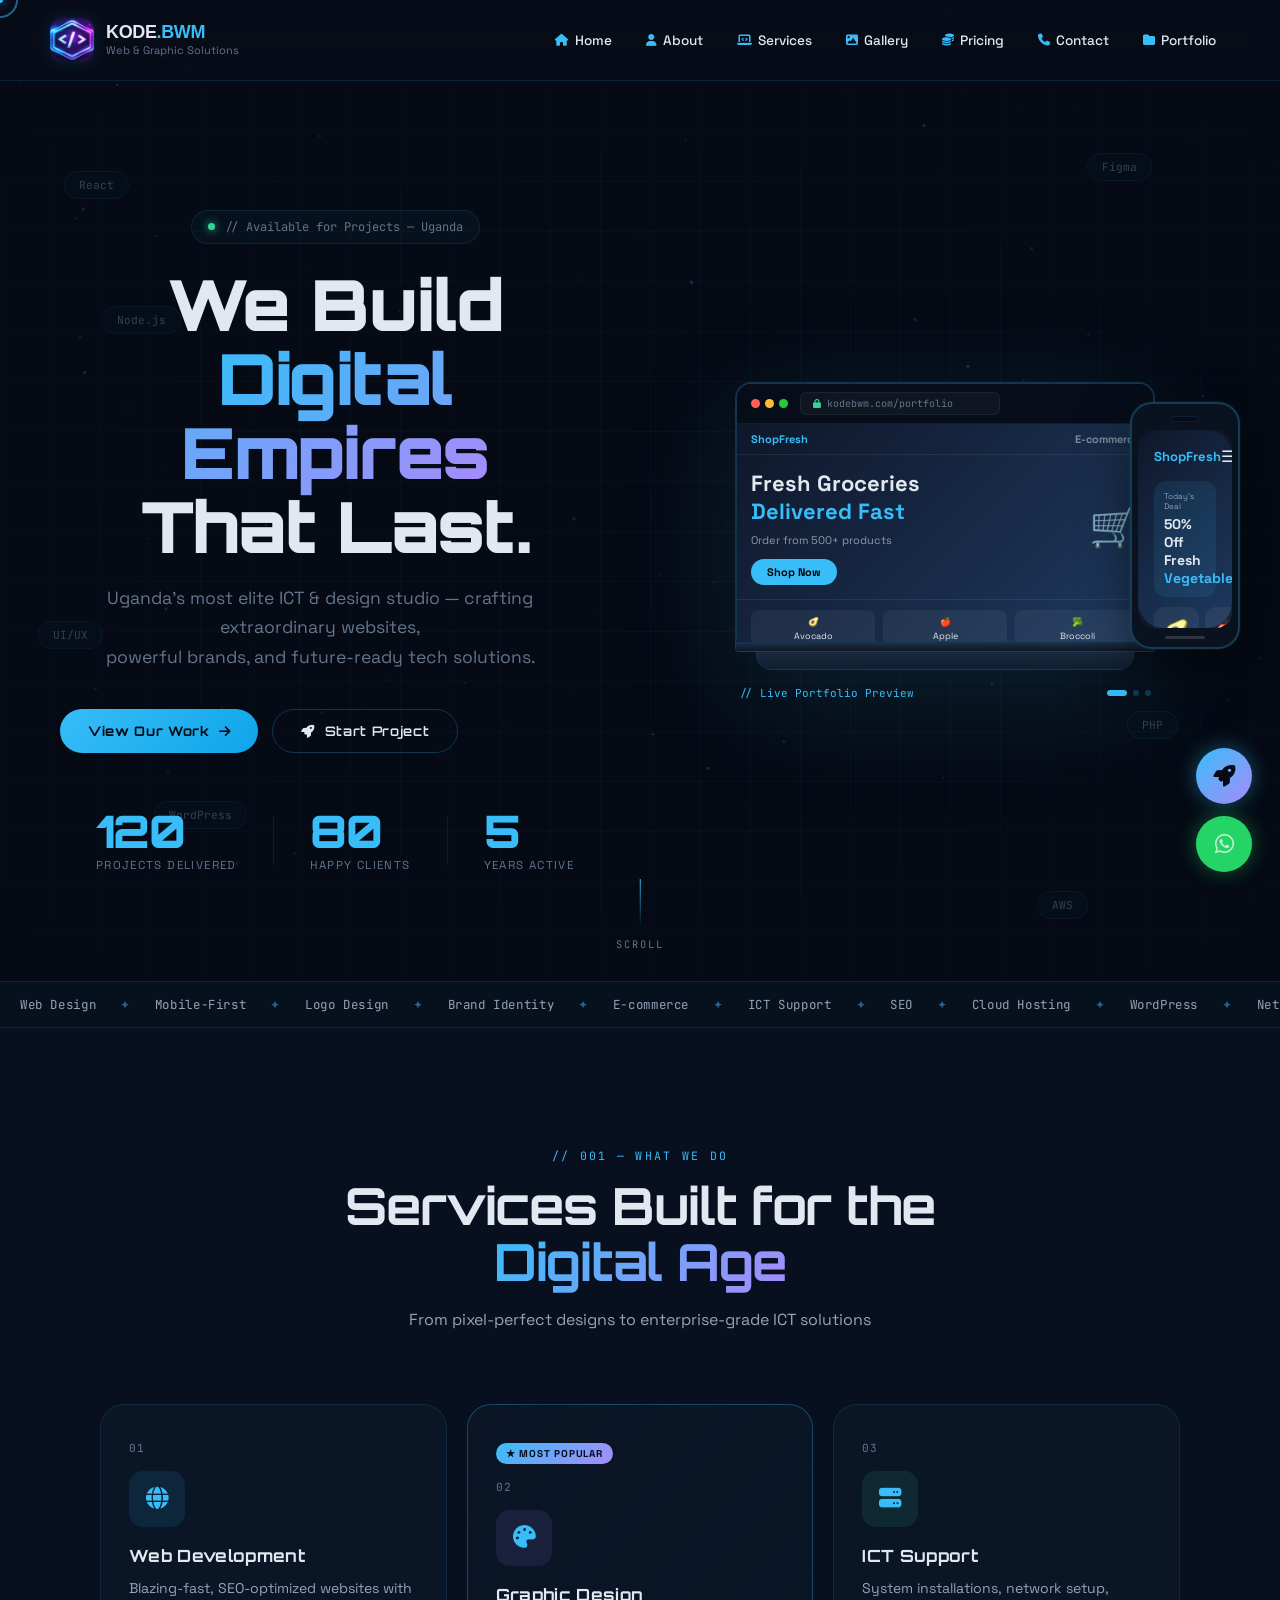
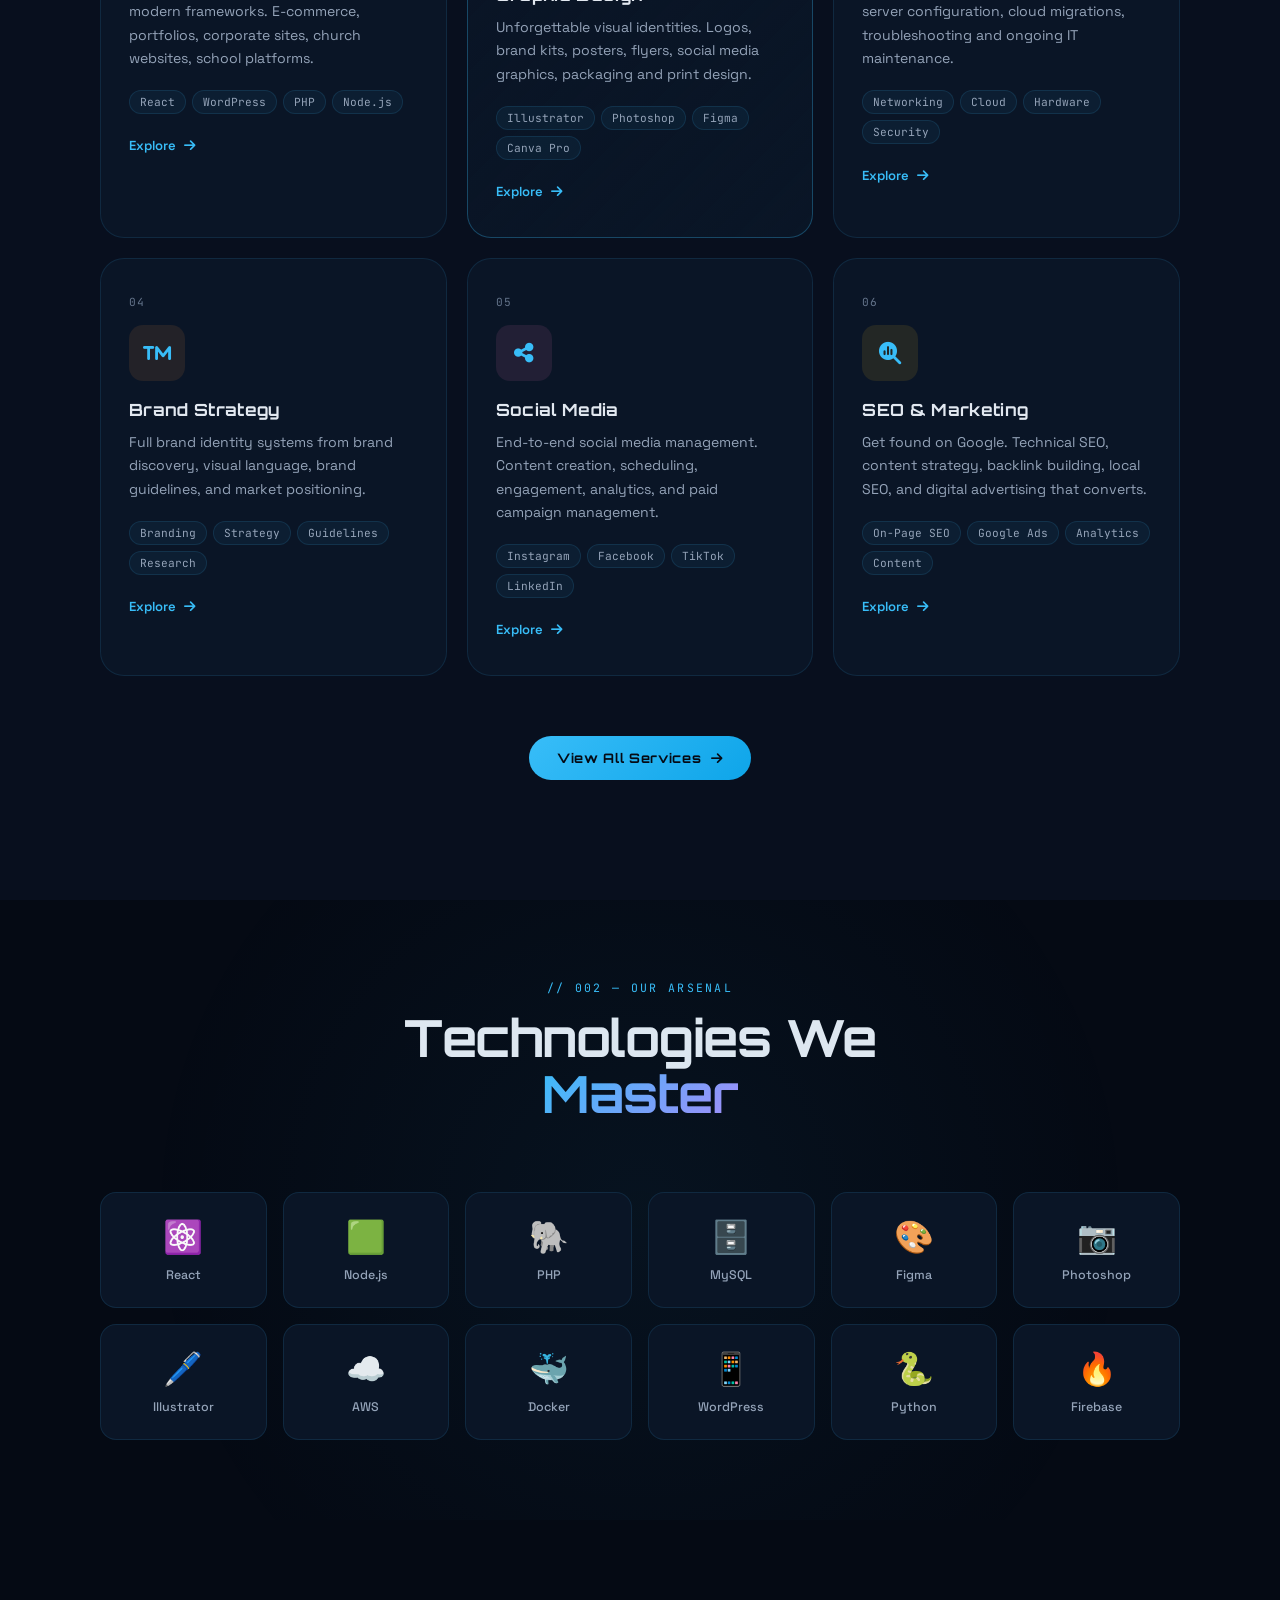
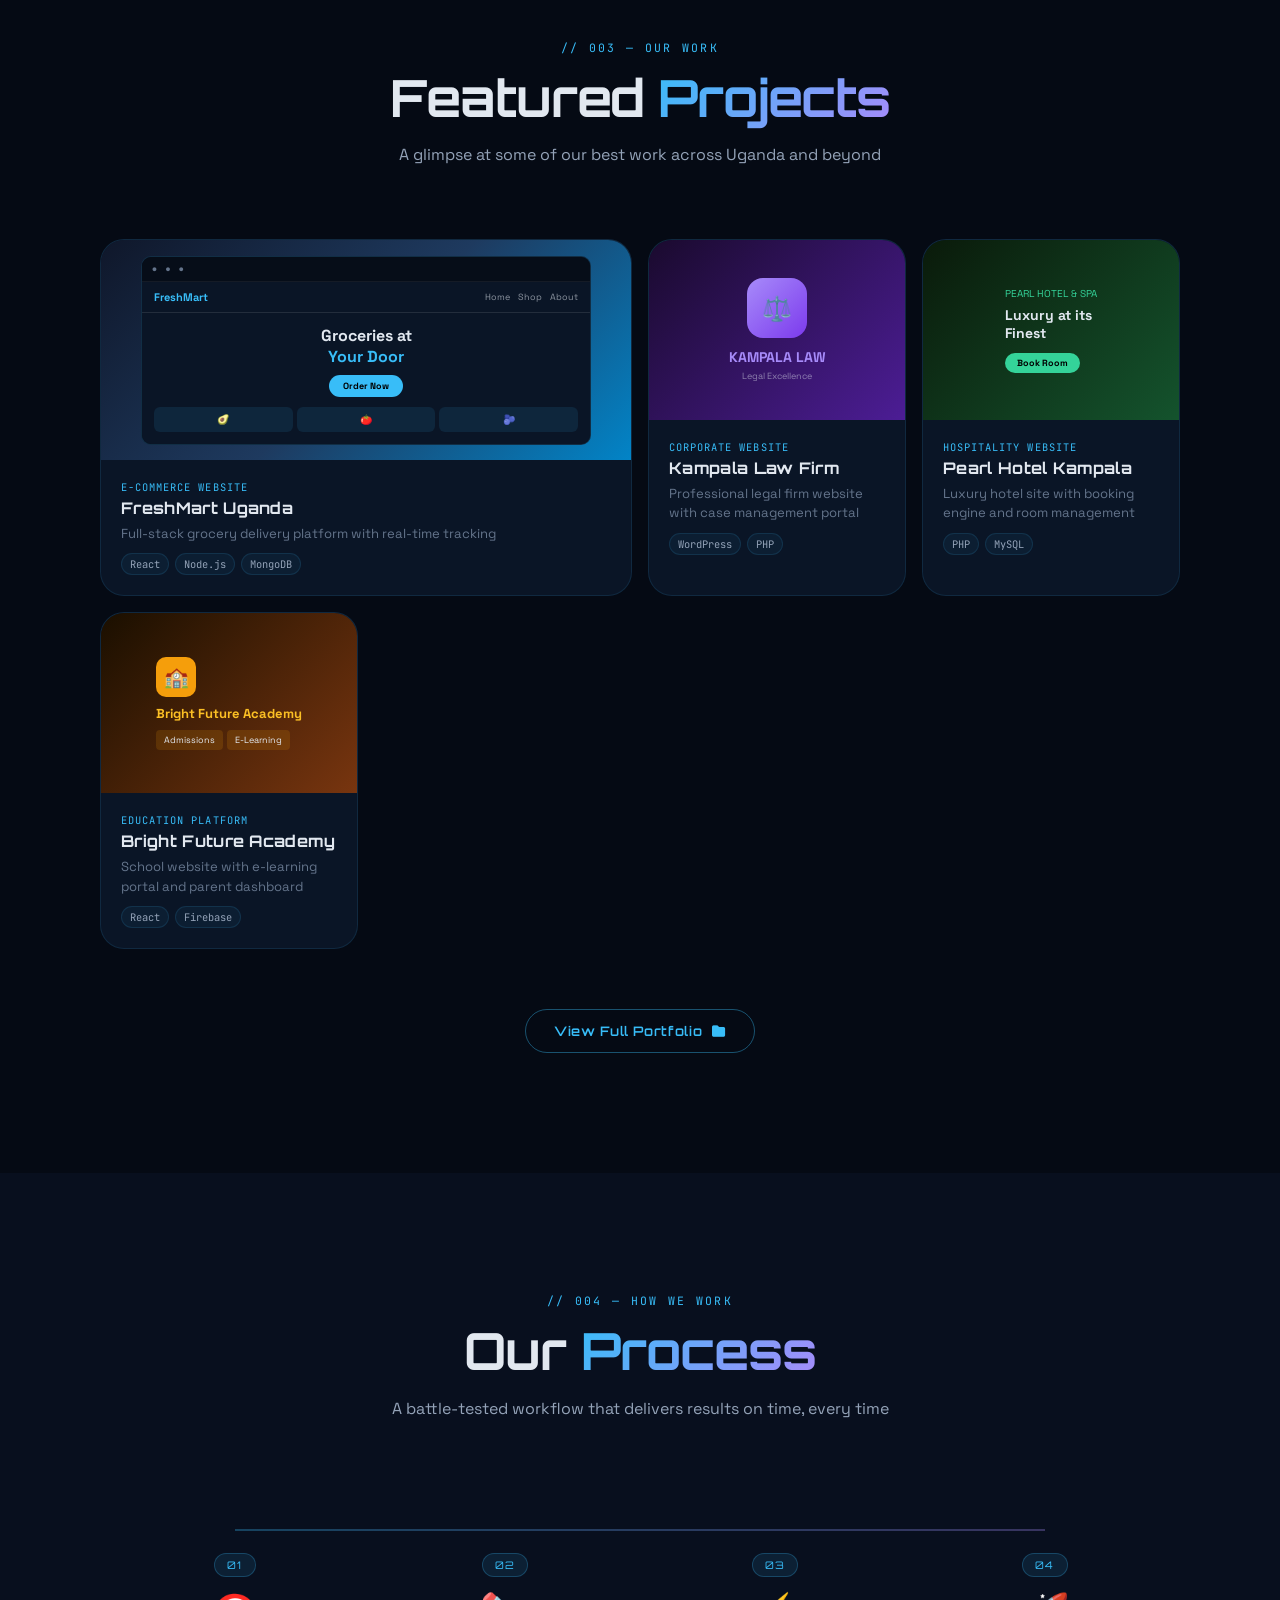
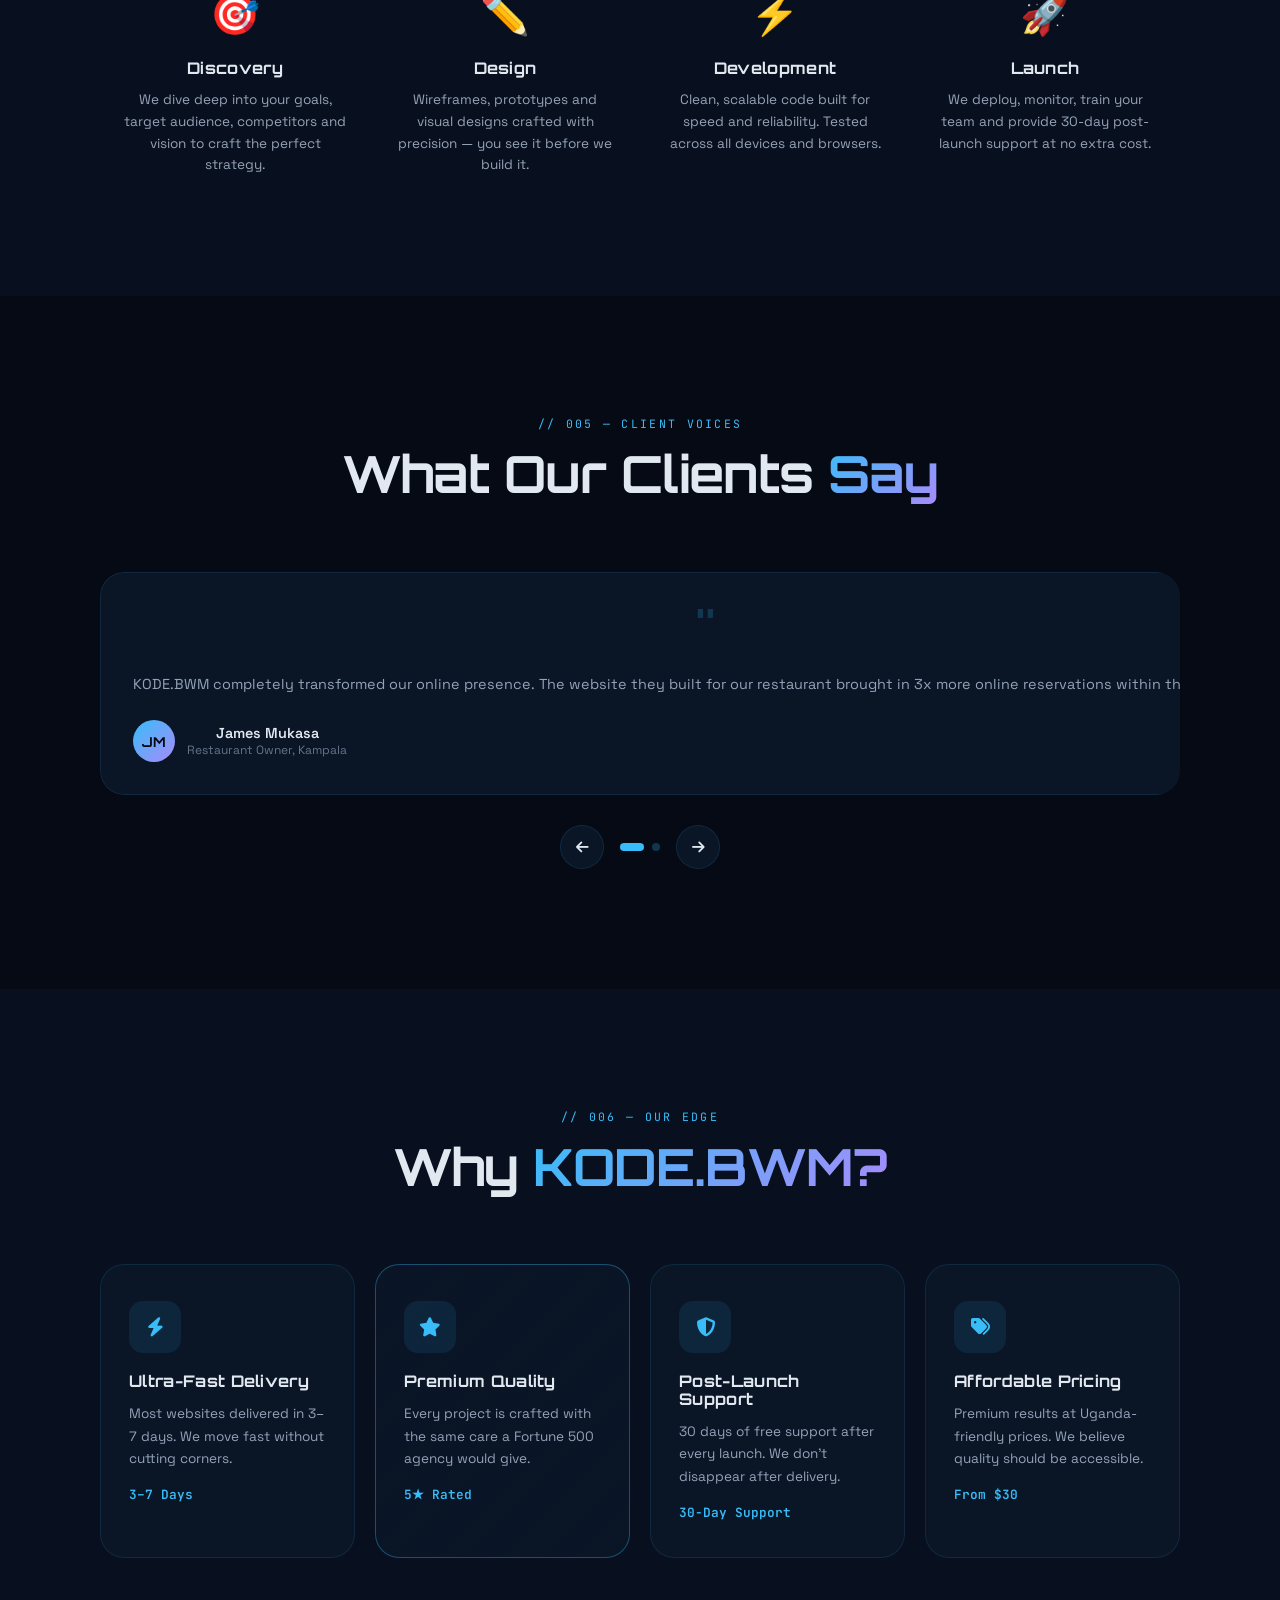
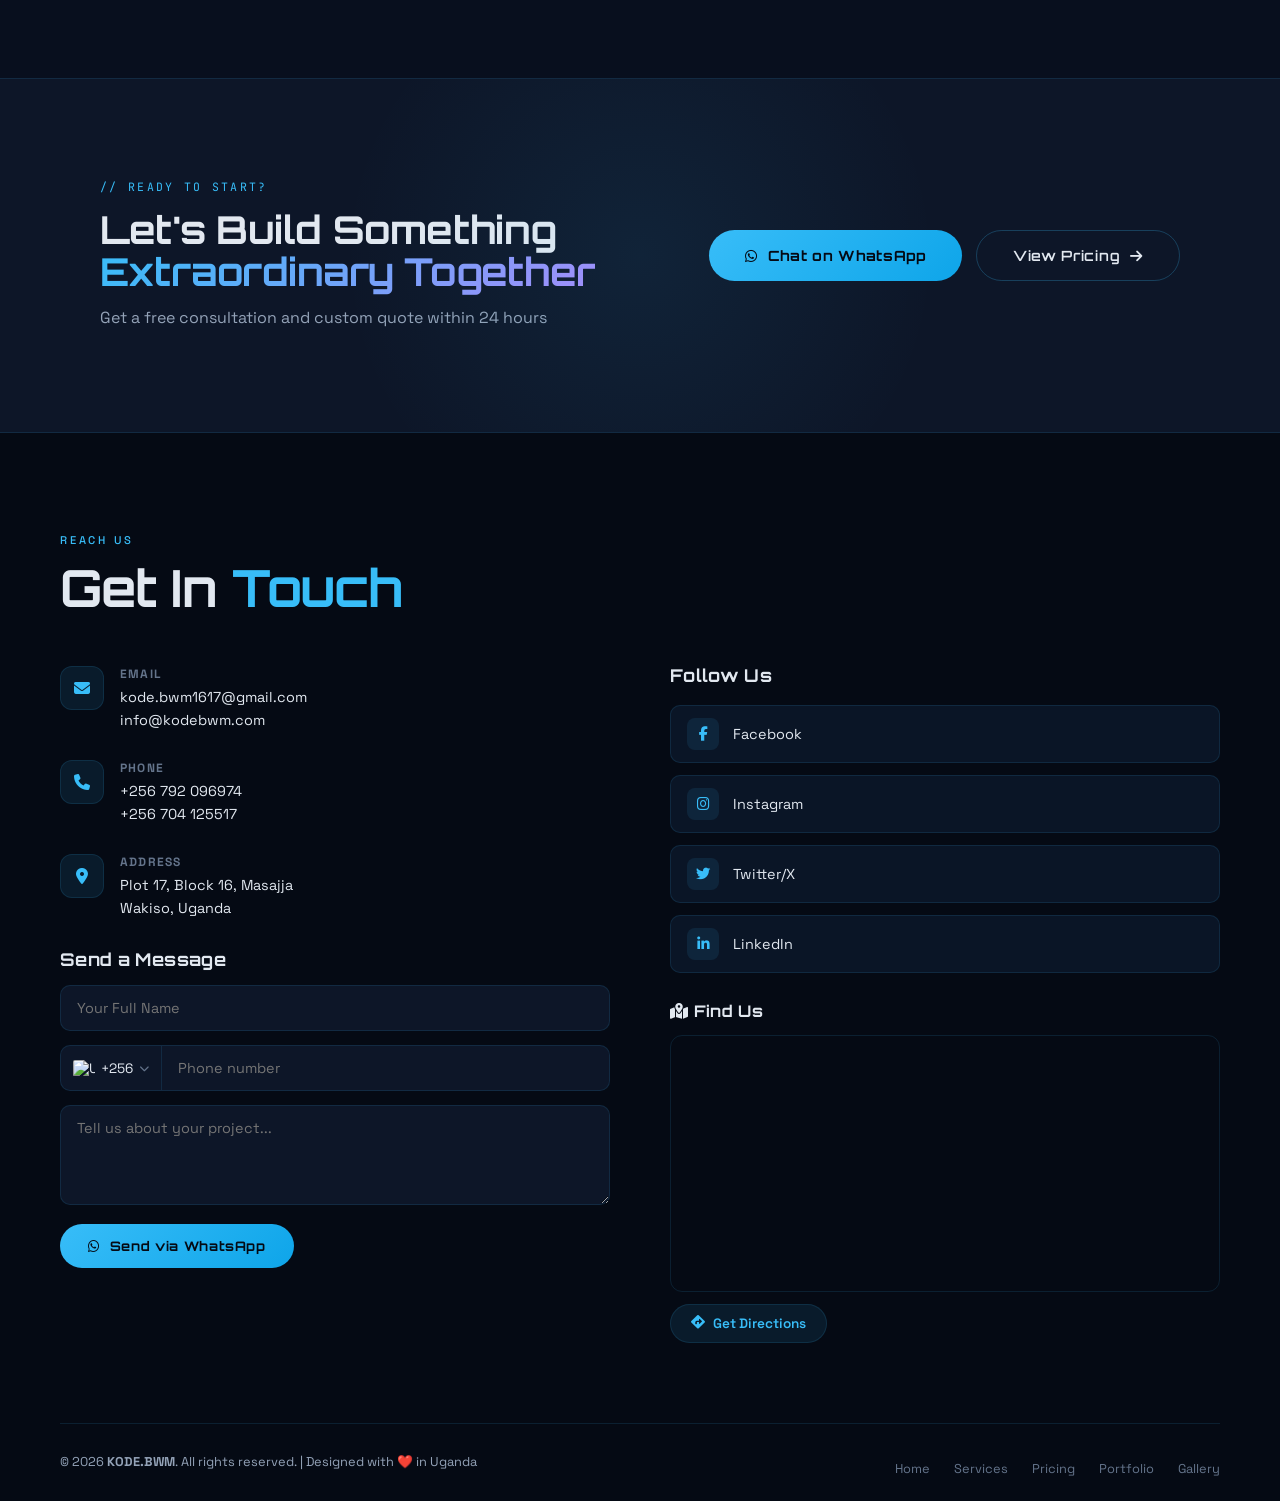
==== commit b1fcdfbe: "fixed the taggled manue" ====
--- a/index.html
+++ b/index.html
@@ -304,6 +304,8 @@
   flex-direction: column;
   justify-content: space-between;
   cursor: pointer;
+  z-index: 1001;  /* ADD THIS */
+  position: relative;  /* ADD THIS */
 }
 
 .menu-toggle span { height: 2px; background: white; border-radius: 5px; transition: 0.3s; }
@@ -329,6 +331,8 @@
   .nav.active { right: 0; }
   .nav a { font-size: 1.2rem; }
 }
+
+
 
 
 /* ===== HERO ===== */
@@ -1330,27 +1334,20 @@
   <div class="logo-icon">
   <img src="logo-image.png" alt="KODE.BWM Logo">
 </div>
-    <div>
-      <h2>KODE<span>.BWM</span></h2>
-      <small>Web & Graphic Solutions</small>
-    </div>
+    <div><h2>KODE<span>.BWM</span></h2><small>Web & Graphic Solutions</small></div>
   </div>
-
   <nav class="nav" id="nav">
-    <a href="#home"><i class="fas fa-home"></i> Home</a>
-    <a href="#about"><i class="fas fa-user"></i> About</a>
+    <a href="index.html"><i class="fas fa-home"></i> Home</a>
+    <a href="index.html#about"><i class="fas fa-user"></i> About</a>
     <a href="services.html"><i class="fas fa-laptop-code"></i> Services</a>
     <a href="gallery.html"><i class="fas fa-image"></i> Gallery</a>
     <a href="pricing.html"><i class="fas fa-coins"></i> Pricing</a>
-    <a href="#contact"><i class="fas fa-phone"></i> Contact</a>
-    <a href="#testimonials"><i class="fas fa-star"></i> Reviews</a>
+    <a href="index.html#contact"><i class="fas fa-phone"></i> Contact</a>
     <a href="portfolio.html"><i class="fas fa-folder"></i> Portfolio</a>
   </nav>
-
-  <div class="menu-toggle" id="menu-toggle">
-    <span></span><span></span><span></span>
-  </div>
+  <div class="menu-toggle" id="menu-toggle"><span></span><span></span><span></span></div>
 </header>
+
 
 <!-- ============================
      HERO SECTION
@@ -2304,14 +2301,14 @@
 
 if (menuToggle && nav) {
   menuToggle.addEventListener('click', () => {
-    menuToggle.classList.toggle('active');
-    nav.classList.toggle('active');
+menuToggle.classList.toggle('active');
+nav.classList.toggle('open');
     document.body.style.overflow = nav.classList.contains('active') ? 'hidden' : '';
   });
   document.querySelectorAll('.nav a').forEach(link => {
     link.addEventListener('click', () => {
-      nav.classList.remove('active');
-      menuToggle.classList.remove('active');
+nav.classList.remove('open');
+menuToggle.classList.remove('active');
       document.body.style.overflow = '';
     });
   });
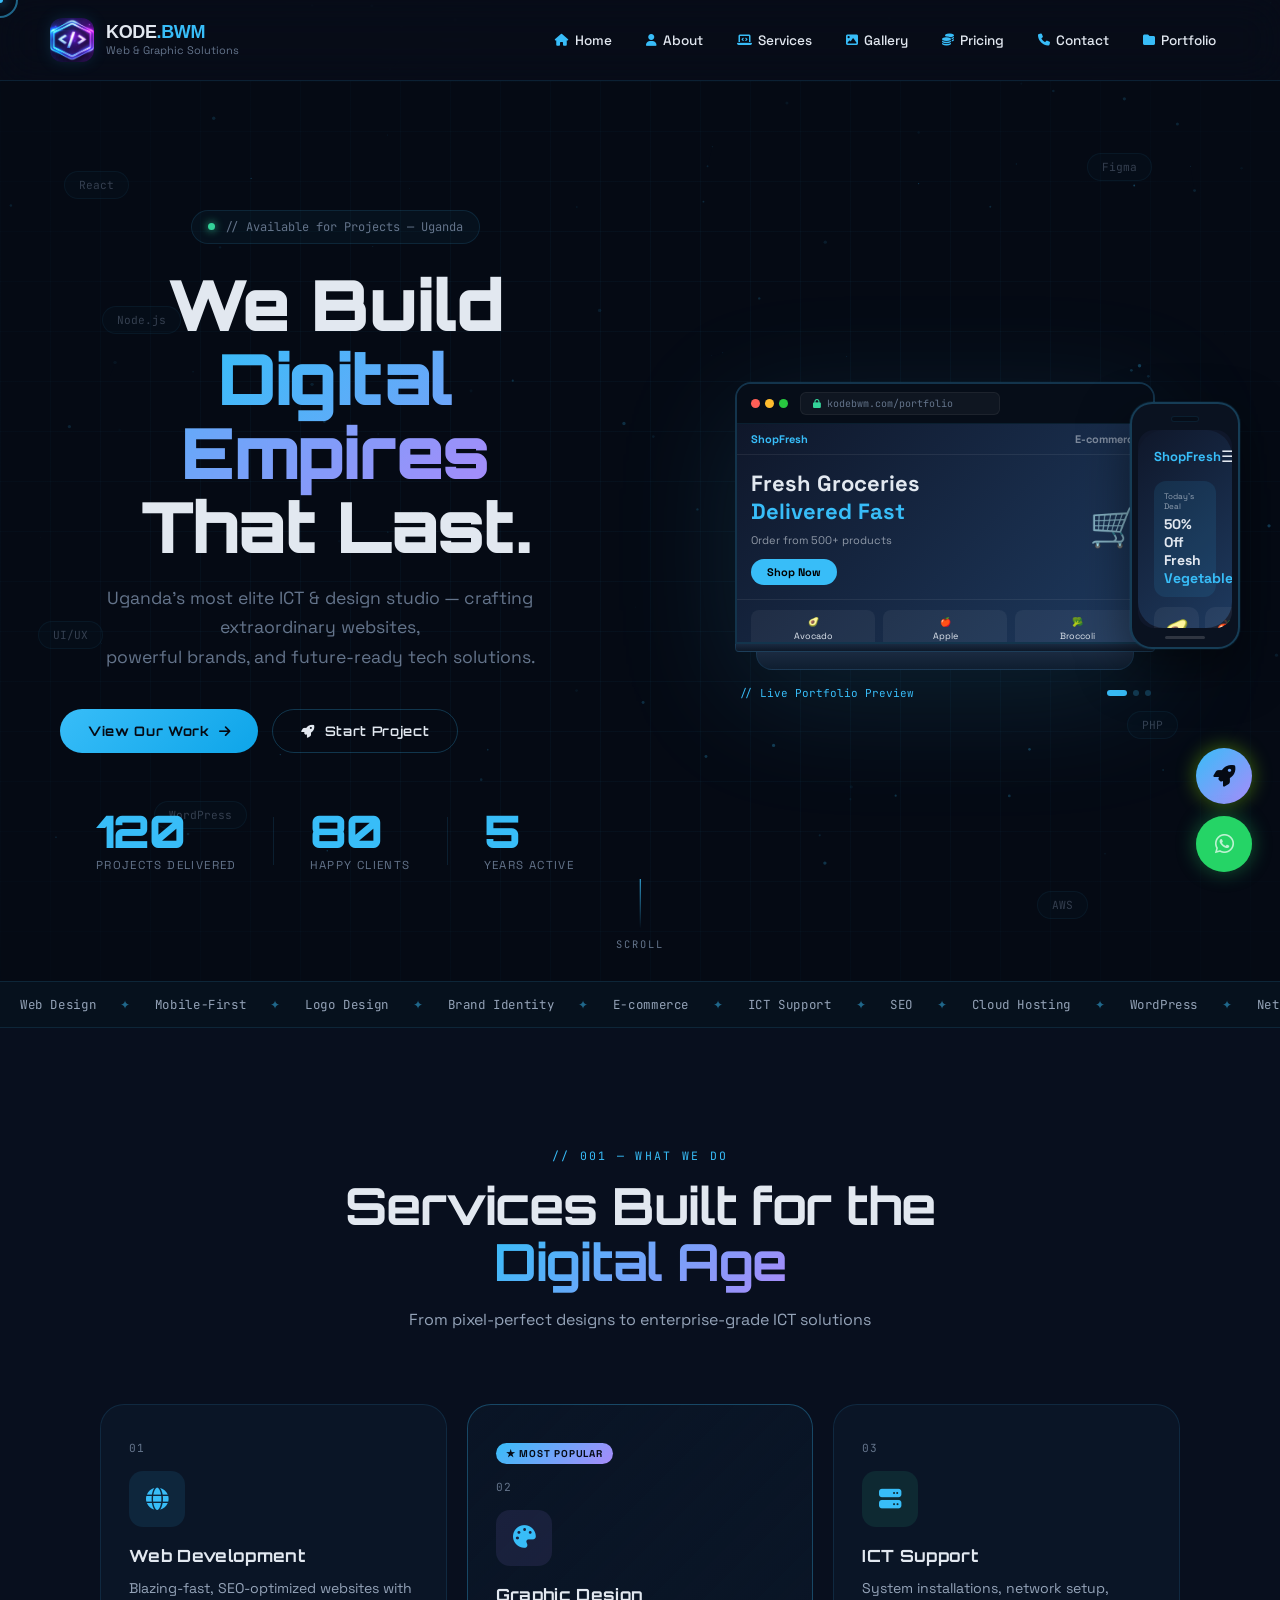
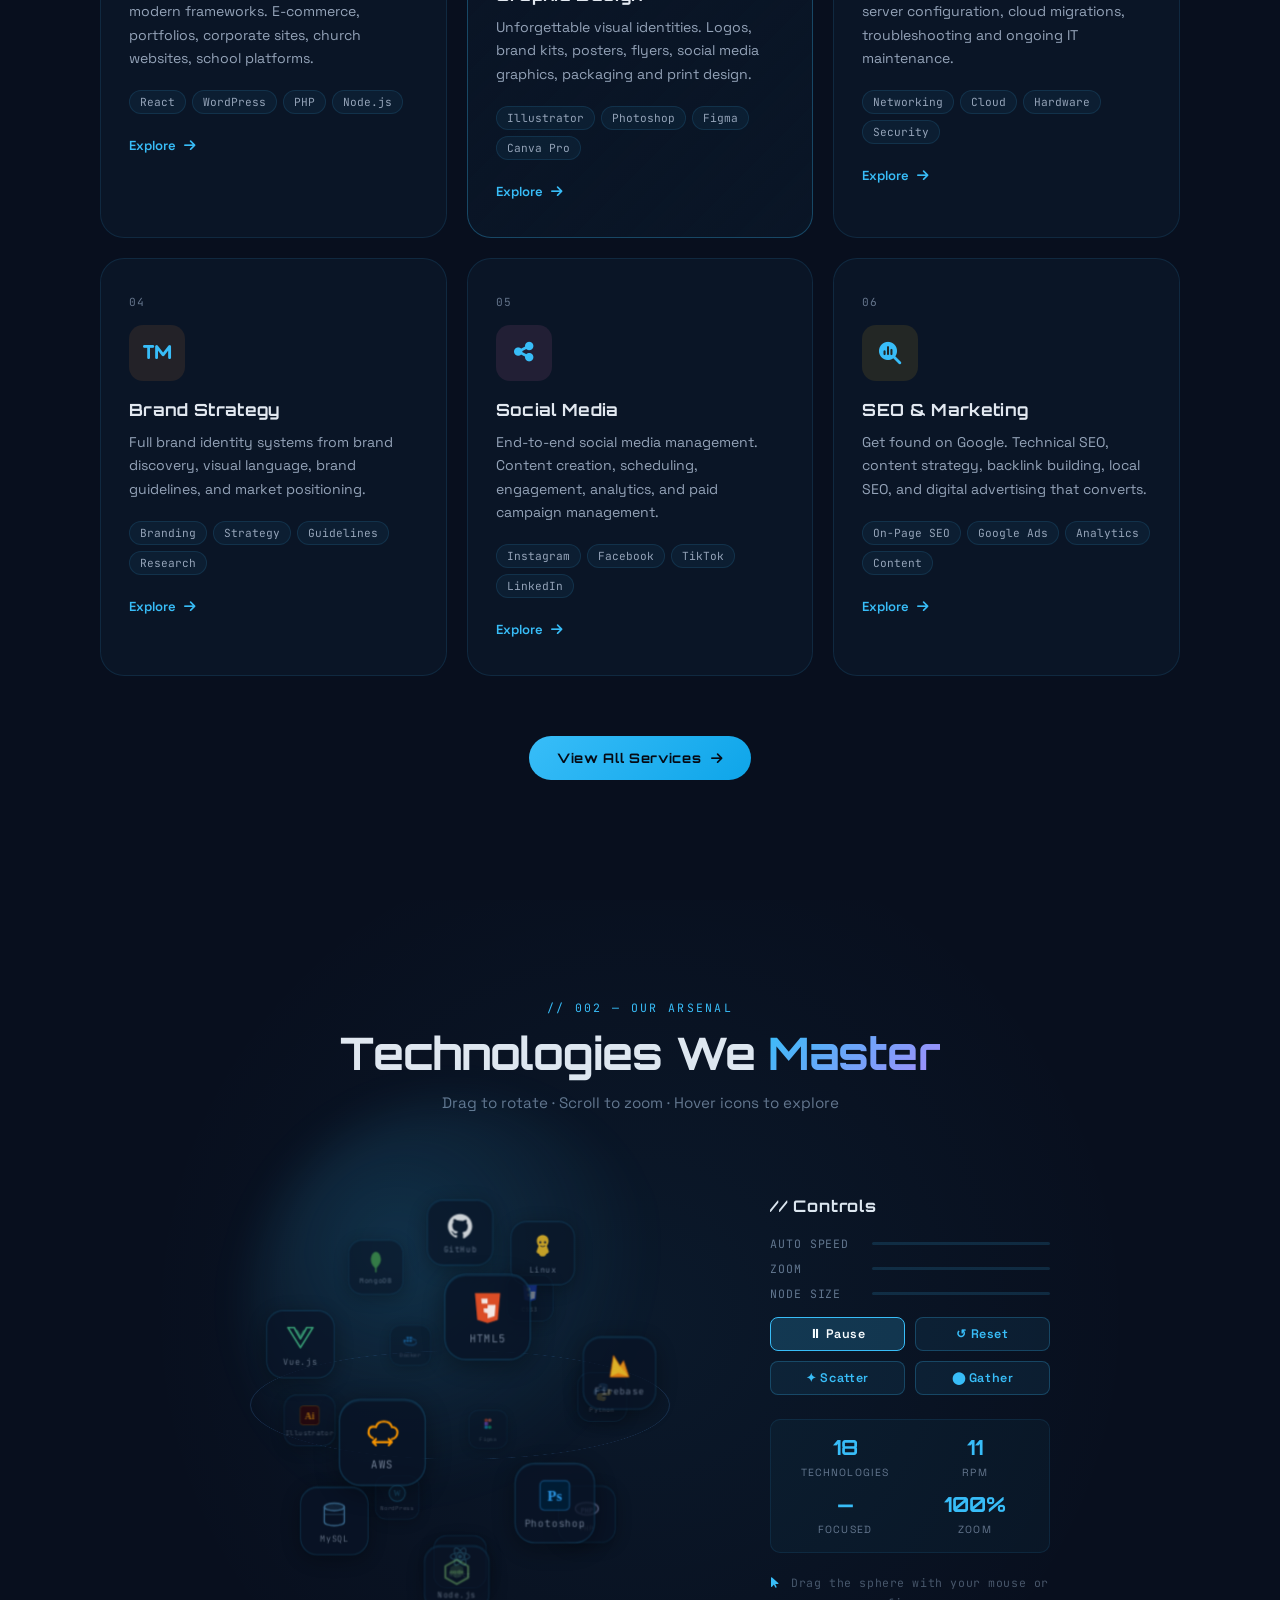
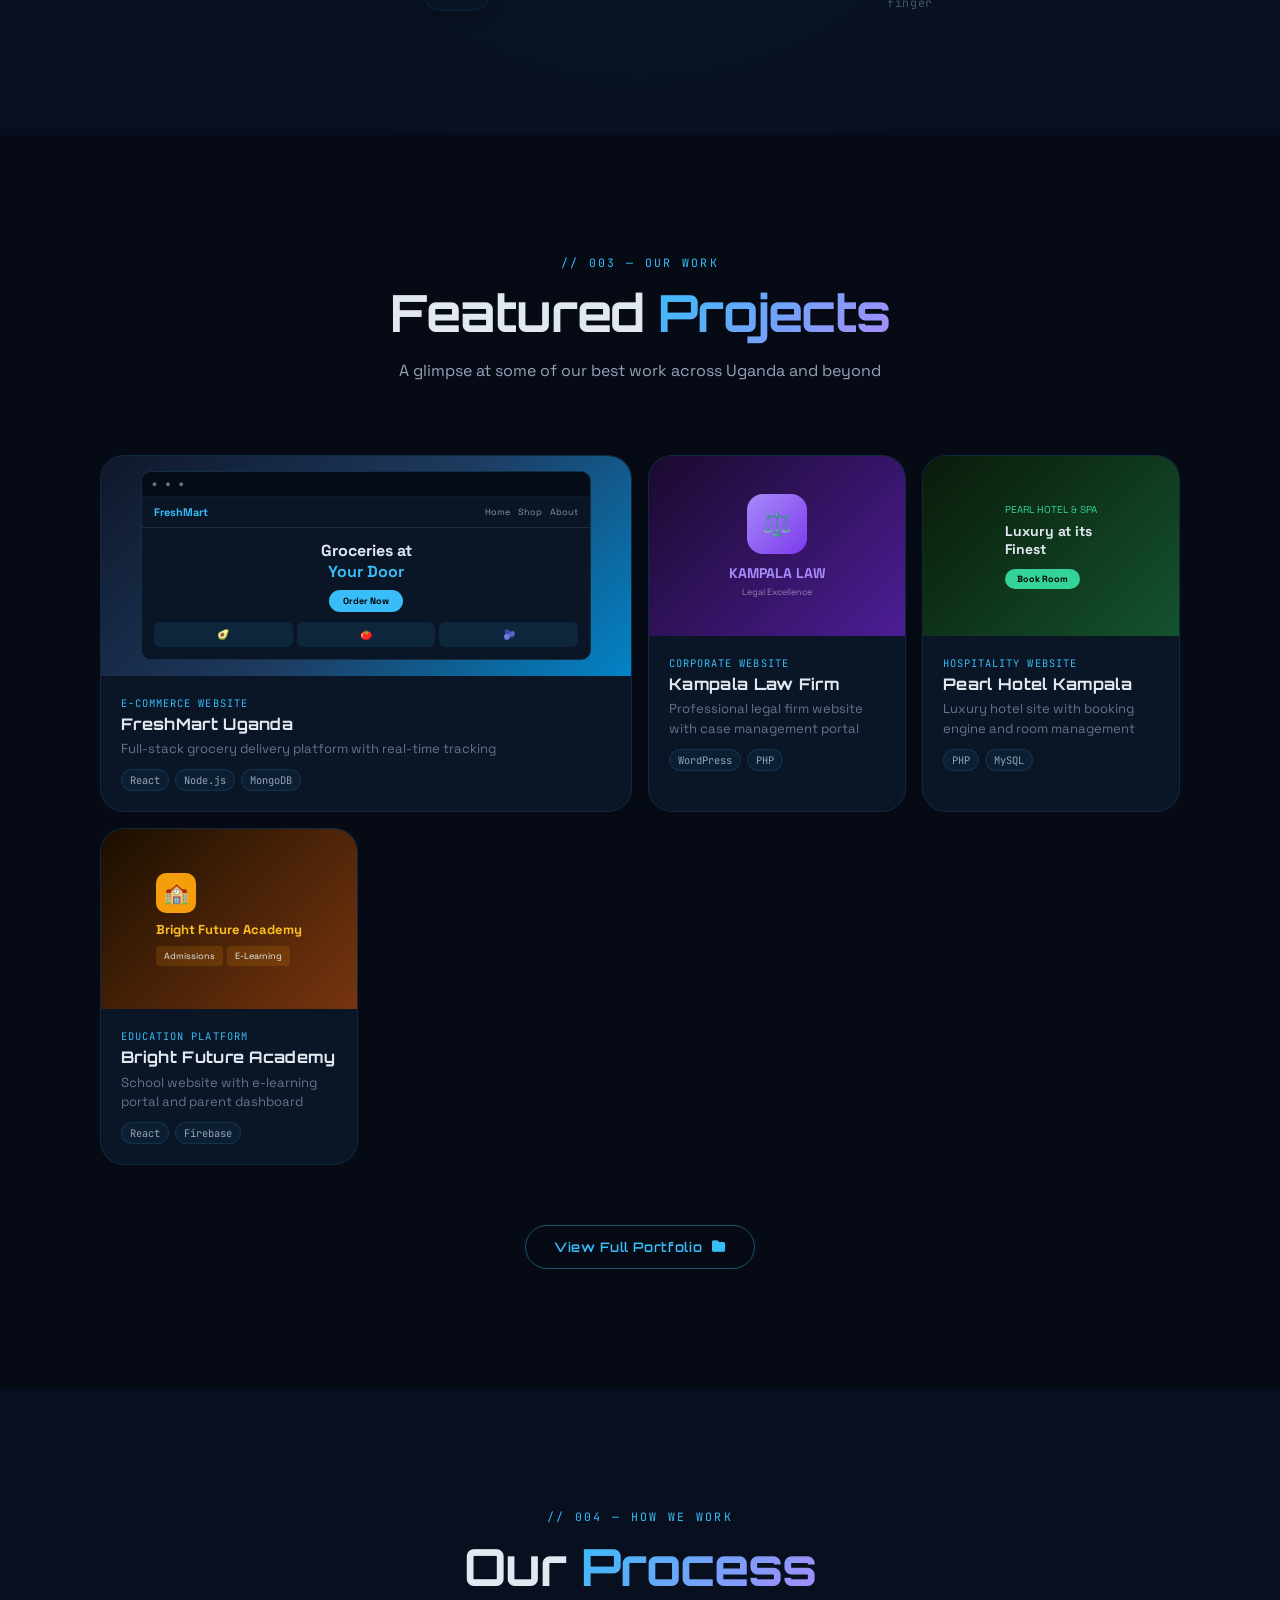
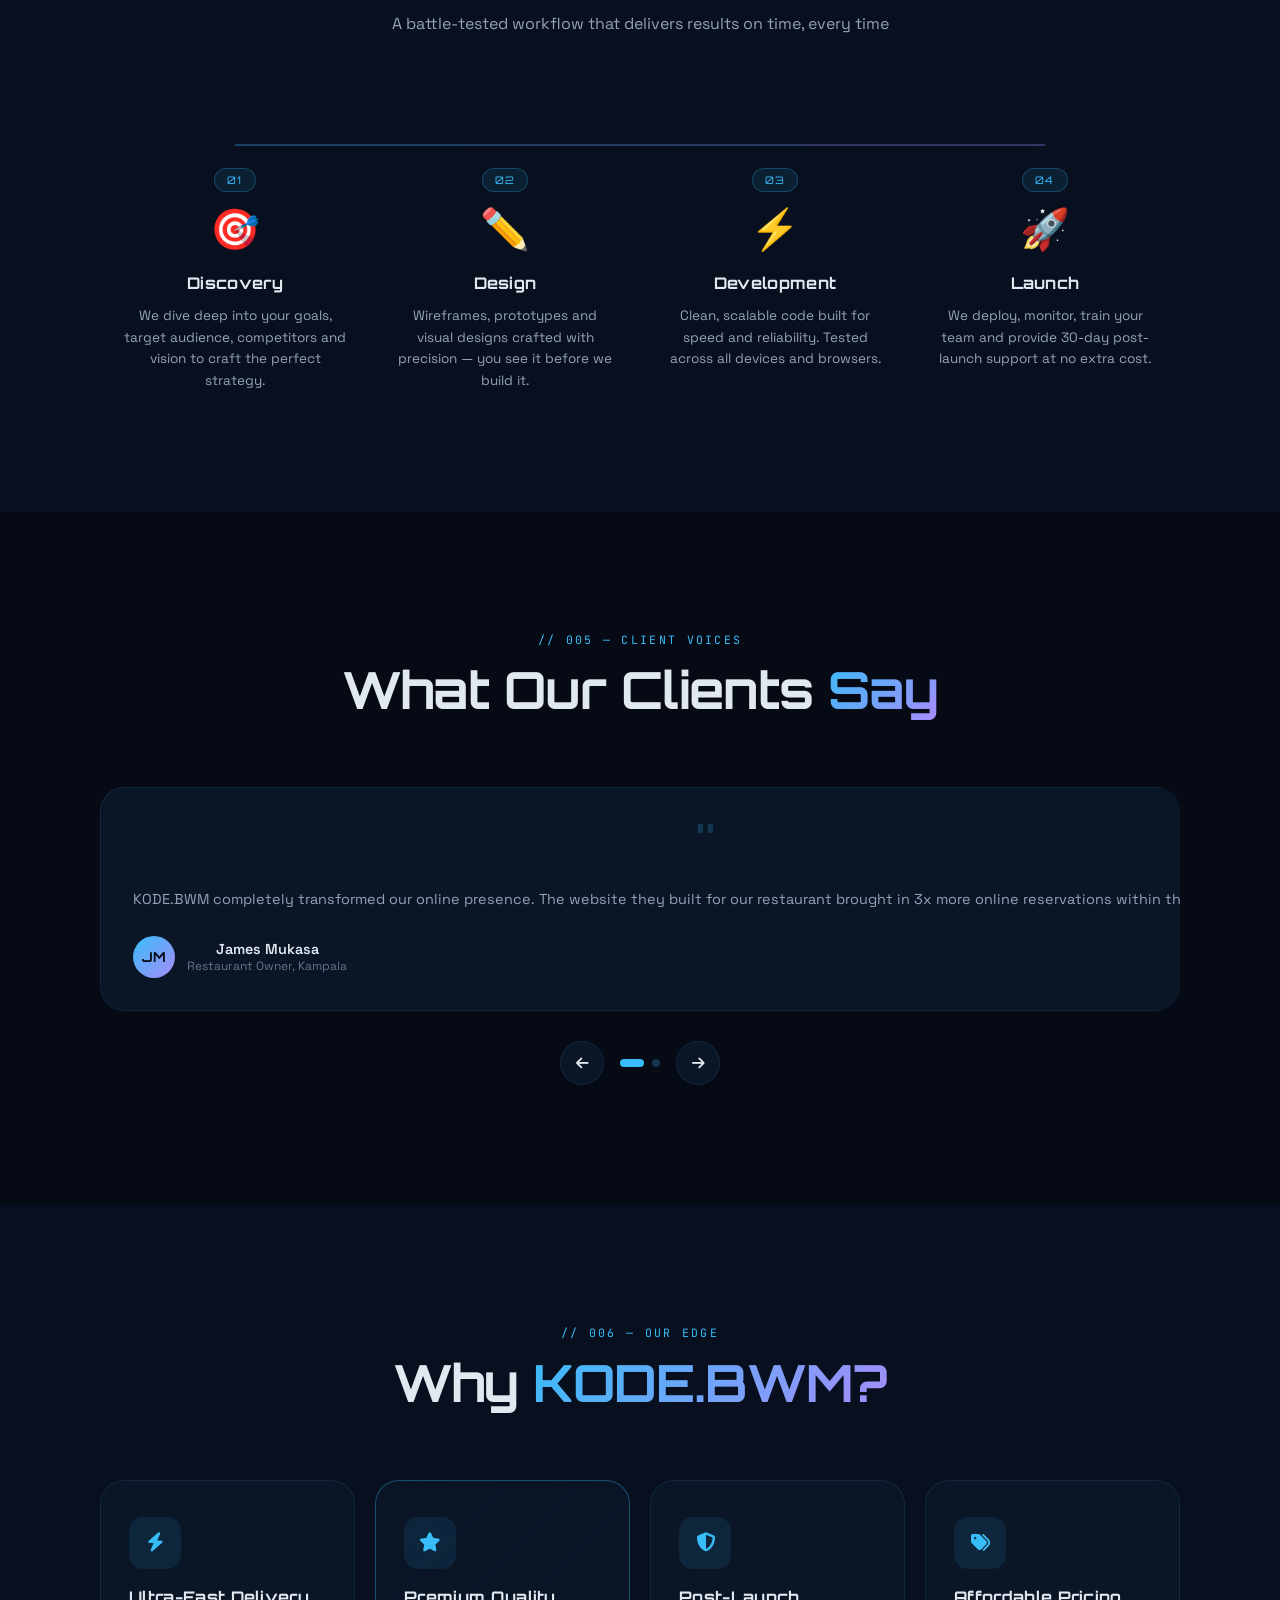
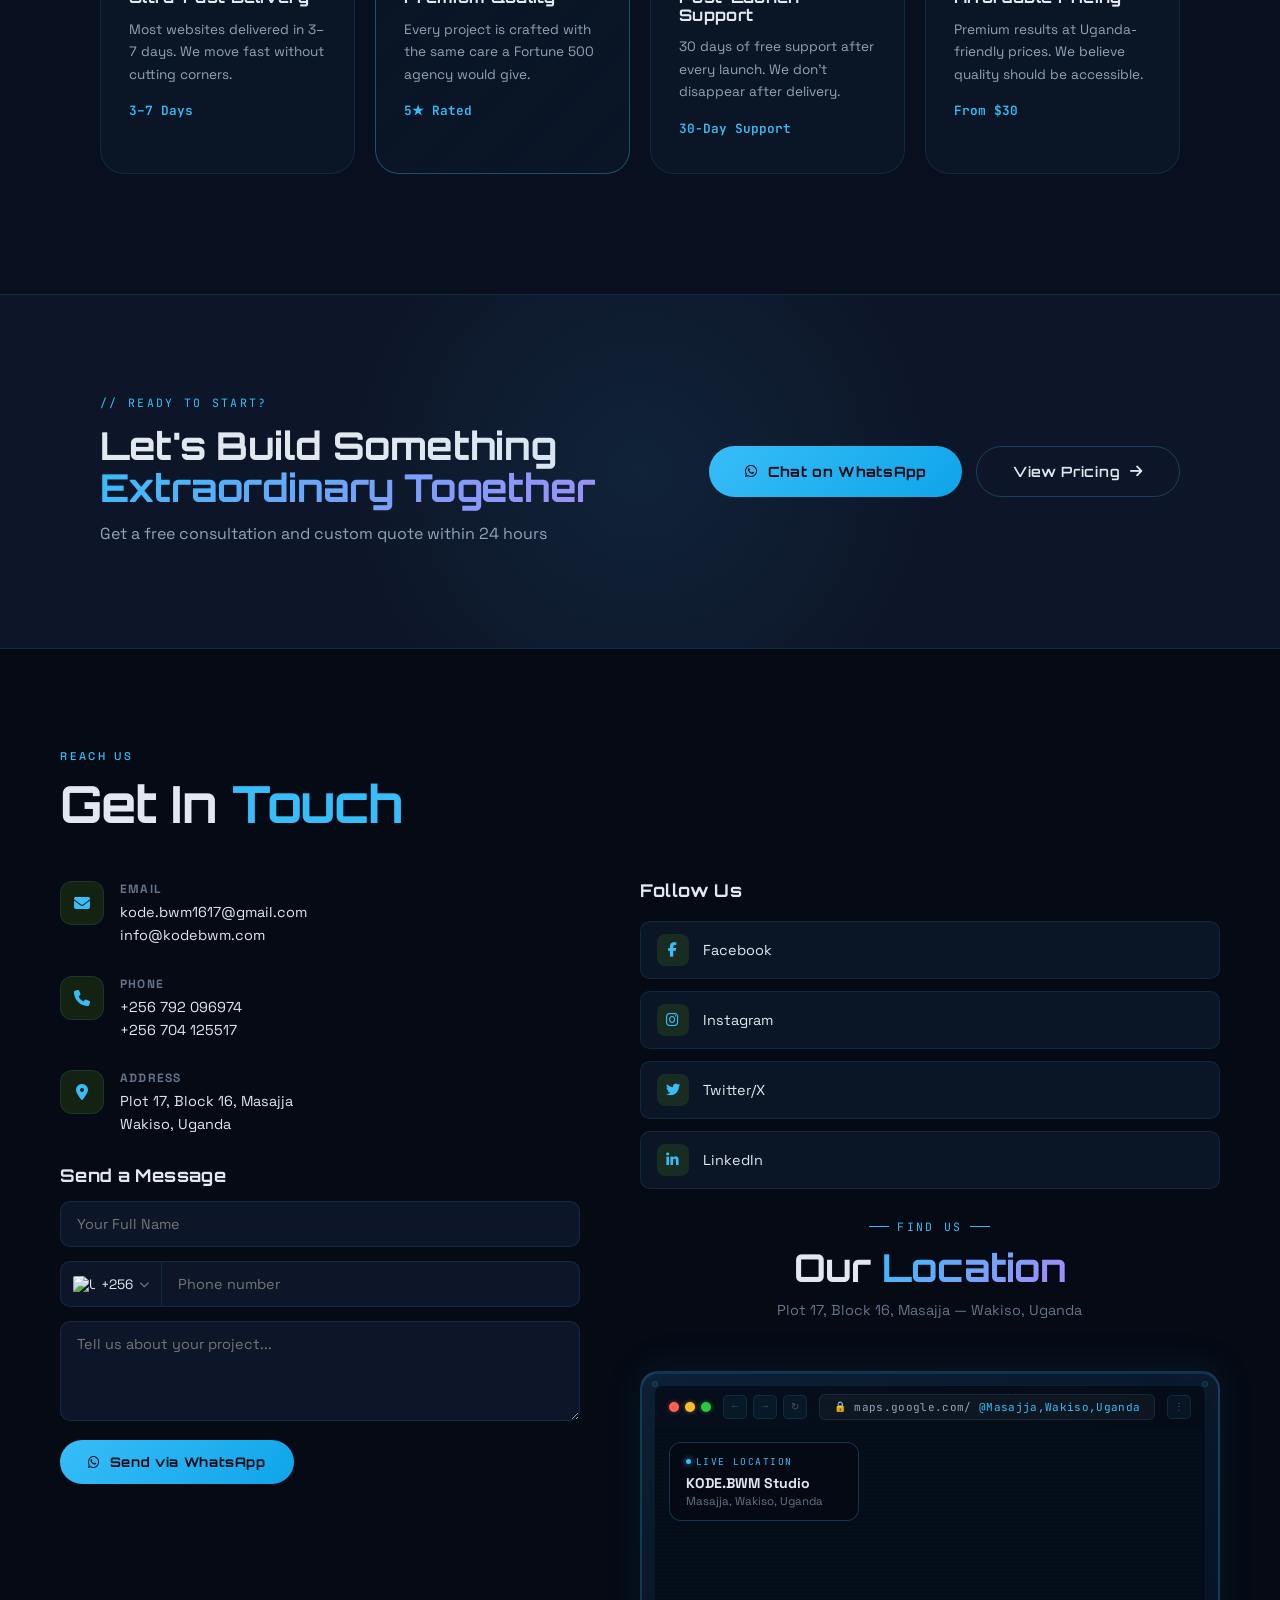
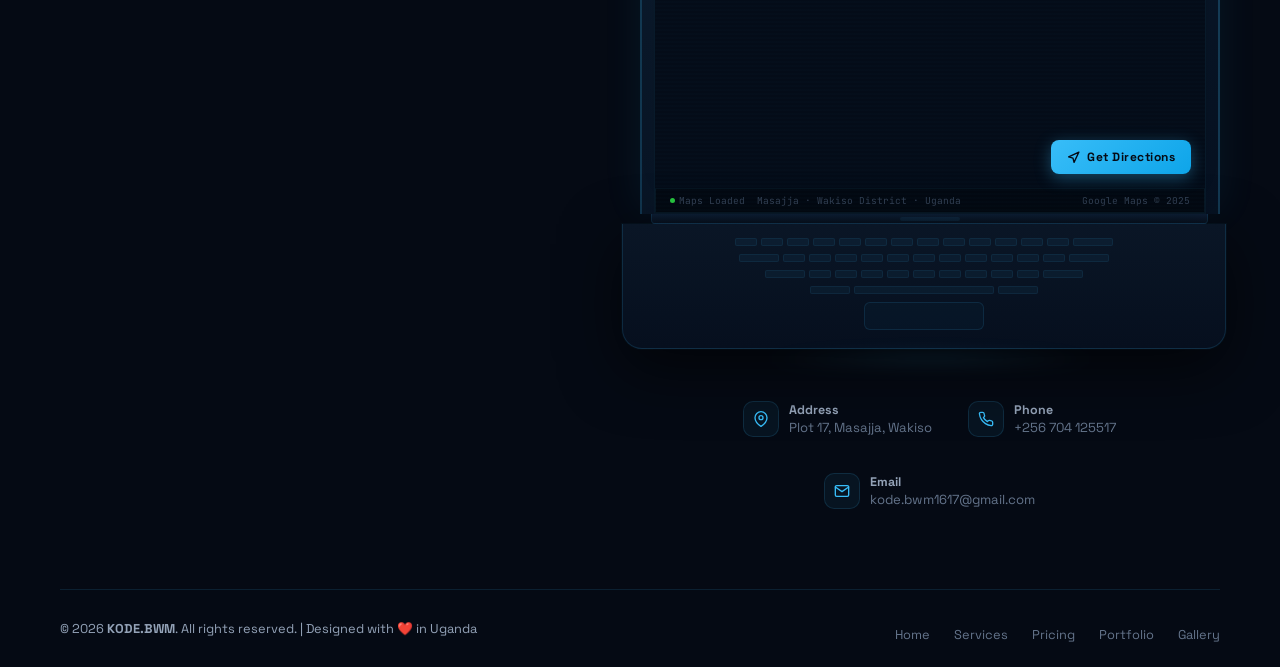
==== commit b0ece883: "added 3d" ====
--- a/index.html
+++ b/index.html
@@ -11,6 +11,710 @@
 
 
 <style>
+
+
+
+
+
+
+
+
+
+/* ─── LAPTOP MAP COMPONENT ─── */
+.laptop-map-wrap {
+  display: flex;
+  flex-direction: column;
+  align-items: center;
+  width: 100%;
+  max-width: 780px;
+  margin: 0 auto;
+  position: relative;
+}
+
+/* ─── LAPTOP LID (screen area) ─── */
+.lm-lid {
+  width: 100%;
+  background: linear-gradient(160deg, #0d1e35 0%, #0a1626 40%, #060f1e 100%);
+  border-radius: 18px 18px 0 0;
+  border: 2px solid rgba(56,189,248,0.22);
+  border-bottom: none;
+  padding: 12px 12px 0 12px;
+  position: relative;
+  box-shadow:
+    0 -6px 40px rgba(56,189,248,0.08),
+    inset 0 1px 0 rgba(56,189,248,0.12),
+    inset 0 0 60px rgba(56,189,248,0.03);
+}
+
+/* Corner screws */
+.lm-lid::before,
+.lm-lid::after {
+  content: '';
+  position: absolute;
+  width: 6px; height: 6px;
+  border-radius: 50%;
+  border: 1px solid rgba(56,189,248,0.18);
+  background: rgba(56,189,248,0.06);
+  top: 8px;
+}
+.lm-lid::before { left: 10px; }
+.lm-lid::after  { right: 10px; }
+
+/* ─── BROWSER BAR ─── */
+.lm-browser-bar {
+  display: flex;
+  align-items: center;
+  gap: 12px;
+  padding: 8px 14px;
+  background: rgba(4, 9, 18, 0.7);
+  border-radius: 8px 8px 0 0;
+  border: 1px solid rgba(56,189,248,0.1);
+  border-bottom: none;
+  position: relative;
+}
+
+.lm-dots {
+  display: flex;
+  gap: 6px;
+  flex-shrink: 0;
+}
+.lm-dot {
+  width: 10px; height: 10px;
+  border-radius: 50%;
+  cursor: default;
+  transition: opacity 0.2s;
+}
+.lm-dot:hover { opacity: 0.7; }
+.lm-dot.red    { background: #ff5f57; box-shadow: 0 0 4px rgba(255,95,87,0.5); }
+.lm-dot.yellow { background: #febc2e; box-shadow: 0 0 4px rgba(254,188,46,0.5); }
+.lm-dot.green  { background: #28c840; box-shadow: 0 0 4px rgba(40,200,64,0.5); }
+
+.lm-url-bar {
+  flex: 1;
+  display: flex;
+  align-items: center;
+  gap: 8px;
+  background: rgba(255,255,255,0.04);
+  border: 1px solid rgba(56,189,248,0.12);
+  border-radius: 6px;
+  padding: 5px 14px;
+  font-family: 'JetBrains Mono', 'Courier New', monospace;
+  font-size: 11px;
+  color: #64748b;
+  letter-spacing: 0.03em;
+  overflow: hidden;
+  white-space: nowrap;
+  text-overflow: ellipsis;
+}
+
+.lm-url-lock {
+  color: #28c840;
+  font-size: 10px;
+  flex-shrink: 0;
+}
+
+.lm-url-text { color: #94a3b8; }
+.lm-url-text .url-highlight { color: #38bdf8; }
+
+.lm-nav-btns {
+  display: flex;
+  gap: 6px;
+  flex-shrink: 0;
+}
+.lm-nav-btn {
+  width: 24px; height: 24px;
+  border-radius: 5px;
+  background: rgba(56,189,248,0.06);
+  border: 1px solid rgba(56,189,248,0.12);
+  display: flex; align-items: center; justify-content: center;
+  color: #475569;
+  font-size: 10px;
+  cursor: pointer;
+  transition: all 0.2s;
+  font-family: monospace;
+}
+.lm-nav-btn:hover { border-color: rgba(56,189,248,0.35); color: #38bdf8; }
+
+/* ─── SCREEN BEZEL ─── */
+.lm-bezel {
+  background: #040c18;
+  border: 1px solid rgba(56,189,248,0.08);
+  border-top: none;
+  position: relative;
+  overflow: hidden;
+}
+
+/* Scanline overlay */
+.lm-bezel::after {
+  content: '';
+  position: absolute;
+  inset: 0;
+  background: repeating-linear-gradient(
+    0deg,
+    transparent,
+    transparent 2px,
+    rgba(56,189,248,0.012) 2px,
+    rgba(56,189,248,0.012) 4px
+  );
+  pointer-events: none;
+  z-index: 10;
+}
+
+/* ─── MAP CONTAINER ─── */
+.lm-map-container {
+  width: 100%;
+  height: 360px;
+  position: relative;
+}
+
+#laptopMapFrame {
+  width: 100%;
+  height: 100%;
+  border: none;
+  display: block;
+  filter: hue-rotate(190deg) saturate(0.7) brightness(0.85);
+  transition: filter 0.4s;
+}
+#laptopMapFrame:hover {
+  filter: hue-rotate(190deg) saturate(0.9) brightness(1);
+}
+
+/* ─── MAP OVERLAY INFO ─── */
+.lm-map-overlay {
+  position: absolute;
+  top: 14px;
+  left: 14px;
+  background: rgba(5, 10, 20, 0.88);
+  border: 1px solid rgba(56,189,248,0.25);
+  border-radius: 12px;
+  padding: 12px 16px;
+  backdrop-filter: blur(14px);
+  z-index: 20;
+  min-width: 190px;
+}
+
+.lm-loc-label {
+  font-family: 'JetBrains Mono', monospace;
+  font-size: 0.6rem;
+  color: #38bdf8;
+  letter-spacing: 0.15em;
+  text-transform: uppercase;
+  margin-bottom: 6px;
+  display: flex;
+  align-items: center;
+  gap: 5px;
+}
+.lm-loc-label::before {
+  content: '';
+  width: 5px; height: 5px;
+  border-radius: 50%;
+  background: #38bdf8;
+  box-shadow: 0 0 6px #38bdf8;
+  animation: mapPulse 1.5s ease-in-out infinite;
+}
+@keyframes mapPulse { 0%,100%{opacity:1} 50%{opacity:0.3} }
+
+.lm-loc-name {
+  font-family: 'Space Grotesk', sans-serif;
+  font-size: 0.88rem;
+  color: #e2e8f0;
+  font-weight: 700;
+  margin-bottom: 2px;
+}
+.lm-loc-sub {
+  font-size: 0.72rem;
+  color: #64748b;
+  font-family: 'Space Grotesk', sans-serif;
+}
+
+/* ─── DIRECTIONS BTN OVERLAY ─── */
+.lm-directions-btn {
+  position: absolute;
+  bottom: 14px;
+  right: 14px;
+  background: linear-gradient(135deg, #38bdf8, #0ea5e9);
+  color: #050a14;
+  font-family: 'Space Grotesk', sans-serif;
+  font-weight: 700;
+  font-size: 0.75rem;
+  padding: 9px 16px;
+  border-radius: 8px;
+  border: none;
+  cursor: pointer;
+  z-index: 20;
+  display: flex;
+  align-items: center;
+  gap: 7px;
+  text-decoration: none;
+  transition: all 0.2s;
+  box-shadow: 0 4px 16px rgba(56,189,248,0.35);
+  letter-spacing: 0.04em;
+}
+.lm-directions-btn:hover {
+  transform: translateY(-2px);
+  box-shadow: 0 8px 24px rgba(56,189,248,0.5);
+  background: linear-gradient(135deg, #7dd3fc, #38bdf8);
+}
+.lm-directions-btn svg {
+  width: 13px; height: 13px;
+}
+
+/* ─── STATUS BAR ─── */
+.lm-status-bar {
+  background: rgba(4, 9, 18, 0.9);
+  border: 1px solid rgba(56,189,248,0.08);
+  border-top: 1px solid rgba(56,189,248,0.06);
+  padding: 5px 14px;
+  display: flex;
+  align-items: center;
+  justify-content: space-between;
+  font-family: 'JetBrains Mono', monospace;
+  font-size: 9.5px;
+  color: #334155;
+}
+
+.lm-status-left { display: flex; align-items: center; gap: 12px; }
+.lm-status-item { display: flex; align-items: center; gap: 4px; }
+.lm-status-dot { width: 5px; height: 5px; border-radius: 50%; background: #28c840; animation: mapPulse 2s infinite; }
+
+/* ─── HINGE ─── */
+.lm-hinge {
+  width: 96%;
+  height: 10px;
+  background: linear-gradient(to bottom, #0d1e35, #07111e);
+  border-radius: 0 0 4px 4px;
+  border: 1px solid rgba(56,189,248,0.12);
+  border-top: none;
+  margin: 0 auto;
+  box-shadow: 0 2px 0 rgba(0,0,0,0.3);
+  position: relative;
+}
+
+/* Centre hinge notch */
+.lm-hinge::after {
+  content: '';
+  position: absolute;
+  width: 60px; height: 4px;
+  background: rgba(56,189,248,0.08);
+  border-radius: 2px;
+  left: 50%; top: 50%;
+  transform: translate(-50%, -50%);
+}
+
+/* ─── BASE / KEYBOARD ─── */
+.lm-base {
+  width: 104%;
+  margin-left: -2%;
+  background: linear-gradient(to bottom, #0a1626 0%, #060f1e 100%);
+  border-radius: 0 0 20px 20px;
+  border: 1.5px solid rgba(56,189,248,0.15);
+  border-top: none;
+  padding: 14px 20px 18px;
+  display: flex;
+  flex-direction: column;
+  gap: 8px;
+  box-shadow: 0 20px 60px rgba(0,0,0,0.6), 0 0 0 1px rgba(56,189,248,0.04);
+  position: relative;
+}
+
+/* Trackpad */
+.lm-trackpad {
+  width: 120px; height: 28px;
+  border-radius: 6px;
+  border: 1px solid rgba(56,189,248,0.12);
+  background: rgba(56,189,248,0.03);
+  margin: 0 auto;
+}
+
+/* Keyboard rows */
+.lm-kb-row {
+  display: flex;
+  gap: 4px;
+  justify-content: center;
+}
+
+.lm-key {
+  height: 8px;
+  border-radius: 2px;
+  background: rgba(56,189,248,0.05);
+  border: 1px solid rgba(56,189,248,0.08);
+  flex: 1;
+  max-width: 22px;
+}
+.lm-key.wide { max-width: 40px; flex: 2; }
+.lm-key.space { max-width: 140px; flex: 5; }
+
+/* Glow under laptop */
+.lm-glow {
+  width: 60%;
+  height: 20px;
+  background: radial-gradient(ellipse, rgba(56,189,248,0.12) 0%, transparent 70%);
+  margin: 0 auto;
+  filter: blur(8px);
+}
+
+/* ─── CONTACT INFO BELOW LAPTOP ─── */
+.lm-contact-strip {
+  display: flex;
+  justify-content: center;
+  gap: 36px;
+  margin-top: 32px;
+  flex-wrap: wrap;
+}
+
+.lm-contact-item {
+  display: flex;
+  align-items: center;
+  gap: 10px;
+  font-family: 'Space Grotesk', sans-serif;
+  font-size: 0.85rem;
+  color: #64748b;
+  transition: color 0.2s;
+  text-decoration: none;
+}
+.lm-contact-item:hover { color: #38bdf8; }
+
+.lm-ci-icon {
+  width: 36px; height: 36px;
+  border-radius: 10px;
+  background: rgba(56,189,248,0.06);
+  border: 1px solid rgba(56,189,248,0.14);
+  display: flex; align-items: center; justify-content: center;
+  font-size: 0.9rem;
+  transition: all 0.2s;
+  color: #38bdf8;
+  flex-shrink: 0;
+}
+.lm-contact-item:hover .lm-ci-icon {
+  background: rgba(56,189,248,0.14);
+  border-color: rgba(56,189,248,0.35);
+  box-shadow: 0 0 12px rgba(56,189,248,0.2);
+}
+
+.lm-ci-text strong { display: block; font-size: 0.78rem; color: #94a3b8; margin-bottom: 1px; }
+.lm-ci-text span   { font-size: 0.82rem; }
+
+/* ─── RESPONSIVE ─── */
+@media (max-width: 700px) {
+  .lm-map-container { height: 240px; }
+  .lm-base { padding: 10px 14px 14px; }
+  .lm-kb-row { display: none; }
+  .lm-trackpad { width: 80px; height: 20px; }
+  .lm-contact-strip { gap: 20px; }
+  .lm-map-overlay { padding: 8px 12px; }
+  .lm-loc-name { font-size: 0.78rem; }
+}
+
+
+
+
+
+
+
+
+
+
+
+
+
+
+
+
+/* ─────────────── 3D SPHERE SECTION ─────────────── */
+.sphere-section {
+  padding: 100px 0;
+  background: var(--bg2, #080f1e);
+  position: relative;
+  overflow: hidden;
+  z-index: 1;
+}
+
+.sphere-section .tech-bg-pattern {
+  position: absolute;
+  inset: 0;
+  background-image: radial-gradient(circle at 50% 50%, rgba(56,189,248,0.06) 0%, transparent 65%);
+  pointer-events: none;
+}
+
+/* ─── SPHERE WRAPPER ─── */
+.sphere-wrapper {
+  display: flex;
+  align-items: center;
+  justify-content: center;
+  gap: 80px;
+  flex-wrap: wrap;
+  margin-top: 60px;
+}
+
+/* ─── THE 3D SCENE ─── */
+.scene {
+  width: 460px;
+  height: 460px;
+  perspective: 900px;
+  cursor: grab;
+  user-select: none;
+  flex-shrink: 0;
+}
+.scene:active { cursor: grabbing; }
+
+.sphere-3d {
+  width: 100%;
+  height: 100%;
+  transform-style: preserve-3d;
+  position: relative;
+  transition: none;
+}
+
+/* ─── GLOW RING BEHIND SPHERE ─── */
+.sphere-glow {
+  position: absolute;
+  inset: 0;
+  border-radius: 50%;
+  background: radial-gradient(ellipse at 35% 35%, rgba(56,189,248,0.18) 0%, transparent 65%);
+  pointer-events: none;
+  z-index: 0;
+  margin: auto;
+  top: 50%; left: 50%;
+  transform: translate(-50%, -50%);
+  width: 420px; height: 420px;
+  filter: blur(20px);
+}
+
+/* ─── EQUATOR RING ─── */
+.sphere-ring {
+  position: absolute;
+  width: 420px; height: 420px;
+  border: 1px solid rgba(56,189,248,0.12);
+  border-radius: 50%;
+  top: 50%; left: 50%;
+  transform-style: preserve-3d;
+  transform: translate(-50%, -50%) rotateX(75deg);
+  pointer-events: none;
+  animation: ringPulse 4s ease-in-out infinite;
+}
+.sphere-ring-2 {
+  position: absolute;
+  width: 420px; height: 420px;
+  border: 1px solid rgba(167,139,250,0.08);
+  border-radius: 50%;
+  top: 50%; left: 50%;
+  transform-style: preserve-3d;
+  transform: translate(-50%, -50%) rotateX(75deg) rotateZ(60deg);
+  pointer-events: none;
+  animation: ringPulse 5s ease-in-out 1s infinite;
+}
+@keyframes ringPulse {
+  0%,100% { opacity:0.4; }
+  50% { opacity:0.9; }
+}
+
+/* ─── EACH ICON NODE ─── */
+.tech-node {
+  position: absolute;
+  width: 64px; height: 64px;
+  transform-style: preserve-3d;
+  top: 50%; left: 50%;
+  margin: -32px 0 0 -32px;
+  cursor: pointer;
+  transition: filter 0.2s;
+}
+
+.tech-node-inner {
+  width: 100%; height: 100%;
+  background: rgba(10, 20, 38, 0.85);
+  border: 1px solid rgba(56,189,248,0.2);
+  border-radius: 16px;
+  display: flex;
+  flex-direction: column;
+  align-items: center;
+  justify-content: center;
+  gap: 4px;
+  backdrop-filter: blur(6px);
+  transition: all 0.25s ease;
+  box-shadow: 0 4px 20px rgba(0,0,0,0.4), inset 0 1px 0 rgba(56,189,248,0.1);
+}
+
+.tech-node:hover .tech-node-inner {
+  border-color: rgba(56,189,248,0.6);
+  background: rgba(56,189,248,0.12);
+  box-shadow: 0 0 24px rgba(56,189,248,0.3), inset 0 1px 0 rgba(56,189,248,0.2);
+  transform: scale(1.12);
+}
+
+.tech-node svg,
+.tech-node img {
+  width: 28px; height: 28px;
+  display: block;
+  object-fit: contain;
+}
+
+.tech-node span {
+  font-family: 'JetBrains Mono', 'Space Grotesk', monospace;
+  font-size: 8px;
+  color: rgba(148,163,184,0.8);
+  letter-spacing: 0.05em;
+  text-align: center;
+  line-height: 1;
+}
+
+/* ─── TOOLTIP ─── */
+.sphere-tooltip {
+  position: fixed;
+  background: rgba(10,20,38,0.95);
+  border: 1px solid rgba(56,189,248,0.3);
+  border-radius: 10px;
+  padding: 8px 14px;
+  font-family: 'Space Grotesk', sans-serif;
+  font-size: 0.78rem;
+  color: #e2e8f0;
+  pointer-events: none;
+  z-index: 9999;
+  opacity: 0;
+  transition: opacity 0.2s;
+  white-space: nowrap;
+  backdrop-filter: blur(12px);
+}
+.sphere-tooltip.show { opacity: 1; }
+.sphere-tooltip .tt-name { font-weight: 700; color: #38bdf8; }
+.sphere-tooltip .tt-cat { font-size: 0.68rem; color: #64748b; margin-top: 2px; }
+
+/* ─── CONTROLS PANEL ─── */
+.sphere-controls {
+  display: flex;
+  flex-direction: column;
+  gap: 16px;
+  max-width: 280px;
+}
+
+.sphere-controls h3 {
+  font-family: 'Orbitron', monospace;
+  font-size: 1rem;
+  color: #e2e8f0;
+  margin-bottom: 4px;
+  letter-spacing: 0.05em;
+}
+
+.ctrl-row {
+  display: flex;
+  align-items: center;
+  justify-content: space-between;
+  gap: 12px;
+}
+
+.ctrl-label {
+  font-family: 'JetBrains Mono', monospace;
+  font-size: 0.72rem;
+  color: #64748b;
+  letter-spacing: 0.08em;
+  text-transform: uppercase;
+  min-width: 90px;
+}
+
+.ctrl-slider {
+  flex: 1;
+  -webkit-appearance: none;
+    appearance: none;
+    height: 3px;
+    border-radius: 2px;
+    background: rgba(56,189,248,0.15);
+    outline: none;
+    cursor: pointer;
+  }
+  .ctrl-slider::-webkit-slider-thumb {
+    -webkit-appearance: none;
+    appearance: none;
+  cursor: pointer;
+  box-shadow: 0 0 8px rgba(56,189,248,0.5);
+}
+
+.ctrl-btn {
+  background: rgba(56,189,248,0.08);
+  border: 1px solid rgba(56,189,248,0.25);
+  border-radius: 8px;
+  color: #38bdf8;
+  font-family: 'Space Grotesk', sans-serif;
+  font-size: 0.78rem;
+  font-weight: 600;
+  padding: 8px 16px;
+  cursor: pointer;
+  transition: all 0.2s;
+  letter-spacing: 0.05em;
+  width: 100%;
+  text-align: center;
+}
+.ctrl-btn:hover { background: rgba(56,189,248,0.18); border-color: #38bdf8; }
+.ctrl-btn.active { background: rgba(56,189,248,0.2); border-color: #38bdf8; color: #fff; }
+
+.ctrl-stats {
+  background: rgba(56,189,248,0.04);
+  border: 1px solid rgba(56,189,248,0.1);
+  border-radius: 10px;
+  padding: 14px;
+  display: grid;
+  grid-template-columns: 1fr 1fr;
+  gap: 10px;
+  margin-top: 8px;
+}
+.ctrl-stat-item { text-align: center; }
+.ctrl-stat-num {
+  font-family: 'Orbitron', monospace;
+  font-size: 1.3rem;
+  color: #38bdf8;
+  font-weight: 700;
+  display: block;
+}
+.ctrl-stat-lbl {
+  font-size: 0.65rem;
+  color: #64748b;
+  text-transform: uppercase;
+  letter-spacing: 0.1em;
+}
+
+.hint-text {
+  font-size: 0.72rem;
+  color: #475569;
+  font-family: 'JetBrains Mono', monospace;
+  letter-spacing: 0.05em;
+  text-align: center;
+  margin-top: 4px;
+}
+.hint-text i { color: #38bdf8; font-size: 0.75rem; margin-right: 4px; }
+
+/* ─── RESPONSIVE ─── */
+@media (max-width: 900px) {
+  .scene { width: 340px; height: 340px; }
+  .sphere-glow { width: 320px; height: 320px; }
+  .sphere-ring, .sphere-ring-2 { width: 320px; height: 320px; }
+  .sphere-wrapper { gap: 40px; }
+  .sphere-controls { max-width: 100%; }
+}
+@media (max-width: 600px) {
+  .scene { width: 280px; height: 280px; }
+  .sphere-glow { width: 260px; height: 260px; }
+  .sphere-ring, .sphere-ring-2 { width: 260px; height: 260px; }
+  .tech-node { width: 48px; height: 48px; margin: -24px 0 0 -24px; }
+  .tech-node svg, .tech-node img { width: 20px; height: 20px; }
+  .tech-node span { font-size: 6px; }
+}
+
+
+
+
+
+
+
+
+
+
+
+
+
+
+
+
+
+
+
 
 /* ============================================
    KODE.BWM — Elite ICT Studio Stylesheet v2.0
@@ -1669,29 +2373,87 @@
 <!-- ============================
      TECH STACK SECTION
      ============================ -->
-<section class="section tech-section">
+<section class="sphere-section" id="tech-stack">
   <div class="tech-bg-pattern"></div>
-  <div class="container">
-    <div class="section-header">
-      <div class="section-eyebrow mono">// 002 — Our Arsenal</div>
-      <h2>Technologies We<br><span class="gradient-text">Master</span></h2>
+  <div class="container" style="max-width:1200px;margin:0 auto;padding:0 40px;">
+    <div style="text-align:center;margin-bottom:0;">
+      <div class="section-eyebrow" style="font-size:0.72rem;letter-spacing:0.2em;color:#38bdf8;text-transform:uppercase;display:flex;align-items:center;justify-content:center;gap:8px;margin-bottom:14px;font-family:'JetBrains Mono',monospace;">// 002 — Our Arsenal</div>
+      <h2 style="font-family:'Orbitron',monospace;font-size:clamp(1.8rem,3.5vw,3rem);font-weight:700;margin-bottom:12px;">Technologies We <span style="background:linear-gradient(135deg,#38bdf8,#a78bfa);-webkit-background-clip:text;-webkit-text-fill-color:transparent;background-clip:text;">Master</span></h2>
+      <p style="color:#64748b;font-size:0.95rem;max-width:480px;margin:0 auto 8px;line-height:1.65;">Drag to rotate · Scroll to zoom · Hover icons to explore</p>
     </div>
-    <div class="tech-grid">
-      <div class="tech-item" style="--delay:0s"><div class="tech-icon">⚛️</div><span>React</span></div>
-      <div class="tech-item" style="--delay:0.05s"><div class="tech-icon">🟩</div><span>Node.js</span></div>
-      <div class="tech-item" style="--delay:0.1s"><div class="tech-icon">🐘</div><span>PHP</span></div>
-      <div class="tech-item" style="--delay:0.15s"><div class="tech-icon">🗄️</div><span>MySQL</span></div>
-      <div class="tech-item" style="--delay:0.2s"><div class="tech-icon">🎨</div><span>Figma</span></div>
-      <div class="tech-item" style="--delay:0.25s"><div class="tech-icon">📷</div><span>Photoshop</span></div>
-      <div class="tech-item" style="--delay:0.3s"><div class="tech-icon">🖊️</div><span>Illustrator</span></div>
-      <div class="tech-item" style="--delay:0.35s"><div class="tech-icon">☁️</div><span>AWS</span></div>
-      <div class="tech-item" style="--delay:0.4s"><div class="tech-icon">🐳</div><span>Docker</span></div>
-      <div class="tech-item" style="--delay:0.45s"><div class="tech-icon">📱</div><span>WordPress</span></div>
-      <div class="tech-item" style="--delay:0.5s"><div class="tech-icon">🐍</div><span>Python</span></div>
-      <div class="tech-item" style="--delay:0.55s"><div class="tech-icon">🔥</div><span>Firebase</span></div>
+
+    <div class="sphere-wrapper">
+
+      <!-- THE 3D SPHERE SCENE -->
+      <div style="position:relative;">
+        <div class="sphere-glow"></div>
+        <div class="sphere-ring"></div>
+        <div class="sphere-ring-2"></div>
+        <div class="scene" id="sphereScene">
+          <div class="sphere-3d" id="sphere3d">
+            <!-- Nodes injected by JS -->
+          </div>
+        </div>
+      </div>
+
+      <!-- CONTROLS PANEL -->
+      <div class="sphere-controls">
+        <h3>// Controls</h3>
+
+        <div>
+          <div class="ctrl-row">
+            <span class="ctrl-label">Auto Speed</span>
+            <input type="range" class="ctrl-slider" id="speedCtrl" min="0" max="100" value="30"/>
+          </div>
+          <div class="ctrl-row" style="margin-top:10px;">
+            <span class="ctrl-label">Zoom</span>
+            <input type="range" class="ctrl-slider" id="zoomCtrl" min="60" max="160" value="100"/>
+          </div>
+          <div class="ctrl-row" style="margin-top:10px;">
+            <span class="ctrl-label">Node Size</span>
+            <input type="range" class="ctrl-slider" id="sizeCtrl" min="40" max="90" value="64"/>
+          </div>
+        </div>
+
+        <div style="display:grid;grid-template-columns:1fr 1fr;gap:10px;">
+          <button class="ctrl-btn active" id="toggleAutoBtn">⏸ Pause</button>
+          <button class="ctrl-btn" id="resetBtn">↺ Reset</button>
+          <button class="ctrl-btn" id="scatterBtn">✦ Scatter</button>
+          <button class="ctrl-btn" id="gatherBtn">⬤ Gather</button>
+        </div>
+
+        <div class="ctrl-stats">
+          <div class="ctrl-stat-item">
+            <span class="ctrl-stat-num" id="statNodes">18</span>
+            <span class="ctrl-stat-lbl">Technologies</span>
+          </div>
+          <div class="ctrl-stat-item">
+            <span class="ctrl-stat-num" id="statRPM">12</span>
+            <span class="ctrl-stat-lbl">RPM</span>
+          </div>
+          <div class="ctrl-stat-item">
+            <span class="ctrl-stat-num" id="statHovered">—</span>
+            <span class="ctrl-stat-lbl">Focused</span>
+          </div>
+          <div class="ctrl-stat-item">
+            <span class="ctrl-stat-num" id="statZoom">100%</span>
+            <span class="ctrl-stat-lbl">Zoom</span>
+          </div>
+        </div>
+
+        <p class="hint-text"><i class="fas fa-mouse-pointer"></i> Drag the sphere with your mouse or finger</p>
+      </div>
     </div>
   </div>
 </section>
+
+
+
+<div class="sphere-tooltip" id="sphereTooltip">
+  <div class="tt-name" id="ttName"></div>
+  <div class="tt-cat" id="ttCat"></div>
+</div>
+
 
 <!-- ============================
      PORTFOLIO PREVIEW
@@ -2080,23 +2842,171 @@
       </div>
 
       <!-- GOOGLE MAP -->
-      <div class="map-block">
-        <h3><i class="fas fa-map-marked-alt"></i> Find Us</h3>
-        <div class="map-container">
+    <!-- ══════════ HTML (paste where you want the map) ══════════ -->
+<div style="max-width:800px;margin:0 auto;width:100%;">
+
+  <!-- Section Header (optional — remove if using your existing section header) -->
+  <div style="text-align:center;margin-bottom:48px;">
+    <div style="font-size:0.72rem;letter-spacing:0.2em;color:#38bdf8;text-transform:uppercase;font-family:'JetBrains Mono',monospace;margin-bottom:12px;display:flex;align-items:center;justify-content:center;gap:8px;">
+      <span style="display:inline-block;width:20px;height:1px;background:#38bdf8;"></span>
+      Find Us
+      <span style="display:inline-block;width:20px;height:1px;background:#38bdf8;"></span>
+    </div>
+    <h2 style="font-family:'Orbitron',monospace;font-size:clamp(1.6rem,3vw,2.5rem);color:#e2e8f0;margin-bottom:10px;">Our <span style="background:linear-gradient(135deg,#38bdf8,#a78bfa);-webkit-background-clip:text;-webkit-text-fill-color:transparent;background-clip:text;">Location</span></h2>
+    <p style="color:#64748b;font-size:0.9rem;font-family:'Space Grotesk',sans-serif;">Plot 17, Block 16, Masajja — Wakiso, Uganda</p>
+  </div>
+
+  <!-- LAPTOP FRAME -->
+  <div class="laptop-map-wrap">
+
+    <!-- LID -->
+    <div class="lm-lid">
+
+      <!-- Browser bar -->
+      <div class="lm-browser-bar">
+        <div class="lm-dots">
+          <div class="lm-dot red"></div>
+          <div class="lm-dot yellow"></div>
+          <div class="lm-dot green"></div>
+        </div>
+        <div class="lm-nav-btns">
+          <div class="lm-nav-btn">&#8592;</div>
+          <div class="lm-nav-btn">&#8594;</div>
+          <div class="lm-nav-btn">&#8635;</div>
+        </div>
+        <div class="lm-url-bar">
+          <span class="lm-url-lock">&#128274;</span>
+          <span class="lm-url-text">
+            maps.google.com/
+            <span class="url-highlight">@Masajja,Wakiso,Uganda</span>
+          </span>
+        </div>
+        <div class="lm-nav-btns">
+          <div class="lm-nav-btn">&#8942;</div>
+        </div>
+      </div>
+
+      <!-- Bezel + map -->
+      <div class="lm-bezel">
+        <div class="lm-map-container">
+
+          <!-- LOCATION OVERLAY -->
+          <div class="lm-map-overlay">
+            <div class="lm-loc-label">Live Location</div>
+            <div class="lm-loc-name">KODE.BWM Studio</div>
+            <div class="lm-loc-sub">Masajja, Wakiso, Uganda</div>
+          </div>
+
+          <!-- GOOGLE MAP IFRAME -->
           <iframe
-            src="https://www.google.com/maps/embed?pb=!1m18!1m12!1m3!1d3989.756!2d32.612!3d0.286!2m3!1f0!2f0!3f0!3m2!1i1024!2i768!4f13.1!3m3!1m2!1s0x0%3A0x0!2sMasajja%2C%20Wakiso%2C%20Uganda!5e0!3m2!1sen!2sug!4v1620000000000!5m2!1sen!2sug"
-            width="100%"
-            height="250"
-            style="border:0;border-radius:12px;"
+            id="laptopMapFrame"
+            src="https://www.google.com/maps/embed?pb=!1m18!1m12!1m3!1d3989.7568!2d32.6127!3d0.2865!2m3!1f0!2f0!3f0!3m2!1i1024!2i768!4f13.1!3m3!1m2!1s0x177dbb5eda0e25e7%3A0x4b2b0cb5cd5c00c1!2sMasajja%2C%20Wakiso%2C%20Uganda!5e0!3m2!1sen!2sug!4v1700000000000!5m2!1sen!2sug"
             allowfullscreen=""
             loading="lazy"
-            referrerpolicy="no-referrer-when-downgrade">
+            referrerpolicy="no-referrer-when-downgrade"
+            title="KODE.BWM Location — Masajja, Wakiso">
           </iframe>
-        </div>
-        <a href="https://maps.google.com/?q=Masajja+Wakiso+Uganda" target="_blank" class="directions-btn">
-          <i class="fas fa-directions"></i> Get Directions
-        </a>
-      </div>
+
+          <!-- DIRECTIONS BUTTON -->
+          <a
+            href="https://maps.google.com/?q=Masajja+Wakiso+Uganda"
+            target="_blank"
+            class="lm-directions-btn">
+            <svg viewBox="0 0 24 24" fill="none" stroke="currentColor" stroke-width="2.5" stroke-linecap="round" stroke-linejoin="round"><polygon points="3 11 22 2 13 21 11 13 3 11"/></svg>
+            Get Directions
+          </a>
+
+        </div>
+
+        <!-- Status bar -->
+        <div class="lm-status-bar">
+          <div class="lm-status-left">
+            <div class="lm-status-item">
+              <div class="lm-status-dot"></div>
+              <span>Maps Loaded</span>
+            </div>
+            <span>Masajja · Wakiso District · Uganda</span>
+          </div>
+          <span>Google Maps &copy; 2025</span>
+        </div>
+      </div>
+    </div>
+
+    <!-- HINGE -->
+    <div class="lm-hinge"></div>
+
+    <!-- BASE / KEYBOARD -->
+    <div class="lm-base">
+      <!-- Keyboard rows -->
+      <div class="lm-kb-row">
+        <div class="lm-key"></div><div class="lm-key"></div><div class="lm-key"></div>
+        <div class="lm-key"></div><div class="lm-key"></div><div class="lm-key"></div>
+        <div class="lm-key"></div><div class="lm-key"></div><div class="lm-key"></div>
+        <div class="lm-key"></div><div class="lm-key"></div><div class="lm-key"></div>
+        <div class="lm-key"></div><div class="lm-key wide"></div>
+      </div>
+      <div class="lm-kb-row">
+        <div class="lm-key wide"></div>
+        <div class="lm-key"></div><div class="lm-key"></div><div class="lm-key"></div>
+        <div class="lm-key"></div><div class="lm-key"></div><div class="lm-key"></div>
+        <div class="lm-key"></div><div class="lm-key"></div><div class="lm-key"></div>
+        <div class="lm-key"></div><div class="lm-key"></div><div class="lm-key wide"></div>
+      </div>
+      <div class="lm-kb-row">
+        <div class="lm-key wide"></div>
+        <div class="lm-key"></div><div class="lm-key"></div><div class="lm-key"></div>
+        <div class="lm-key"></div><div class="lm-key"></div><div class="lm-key"></div>
+        <div class="lm-key"></div><div class="lm-key"></div><div class="lm-key"></div>
+        <div class="lm-key wide"></div>
+      </div>
+      <div class="lm-kb-row">
+        <div class="lm-key wide"></div>
+        <div class="lm-key space"></div>
+        <div class="lm-key wide"></div>
+      </div>
+
+      <!-- Trackpad -->
+      <div class="lm-trackpad"></div>
+    </div>
+
+    <!-- Base glow -->
+    <div class="lm-glow"></div>
+
+    <!-- Contact strip below laptop -->
+    <div class="lm-contact-strip">
+      <a href="https://maps.google.com/?q=Masajja+Wakiso+Uganda" target="_blank" class="lm-contact-item">
+        <div class="lm-ci-icon">
+          <svg width="16" height="16" viewBox="0 0 24 24" fill="none" stroke="currentColor" stroke-width="2" stroke-linecap="round" stroke-linejoin="round"><path d="M21 10c0 7-9 13-9 13s-9-6-9-13a9 9 0 0 1 18 0z"/><circle cx="12" cy="10" r="3"/></svg>
+        </div>
+        <div class="lm-ci-text">
+          <strong>Address</strong>
+          <span>Plot 17, Masajja, Wakiso</span>
+        </div>
+      </a>
+      <a href="tel:+256704125517" class="lm-contact-item">
+        <div class="lm-ci-icon">
+          <svg width="16" height="16" viewBox="0 0 24 24" fill="none" stroke="currentColor" stroke-width="2" stroke-linecap="round" stroke-linejoin="round"><path d="M22 16.92v3a2 2 0 0 1-2.18 2 19.79 19.79 0 0 1-8.63-3.07 19.5 19.5 0 0 1-6-6 19.79 19.79 0 0 1-3.07-8.67A2 2 0 0 1 4.11 2h3a2 2 0 0 1 2 1.72c.127.96.361 1.903.7 2.81a2 2 0 0 1-.45 2.11L8.09 9.91a16 16 0 0 0 6 6l1.27-1.27a2 2 0 0 1 2.11-.45c.907.339 1.85.573 2.81.7A2 2 0 0 1 22 16.92z"/></svg>
+        </div>
+        <div class="lm-ci-text">
+          <strong>Phone</strong>
+          <span>+256 704 125517</span>
+        </div>
+      </a>
+      <a href="mailto:kode.bwm1617@gmail.com" class="lm-contact-item">
+        <div class="lm-ci-icon">
+          <svg width="16" height="16" viewBox="0 0 24 24" fill="none" stroke="currentColor" stroke-width="2" stroke-linecap="round" stroke-linejoin="round"><path d="M4 4h16c1.1 0 2 .9 2 2v12c0 1.1-.9 2-2 2H4c-1.1 0-2-.9-2-2V6c0-1.1.9-2 2-2z"/><polyline points="22,6 12,13 2,6"/></svg>
+        </div>
+        <div class="lm-ci-text">
+          <strong>Email</strong>
+          <span>kode.bwm1617@gmail.com</span>
+        </div>
+      </a>
+    </div>
+
+  </div><!-- end laptop-map-wrap -->
+</div>
+
+
     </div>
   </div>
 
@@ -2245,7 +3155,7 @@
   </div>
 </div>
 
-
+<script src="3d.js"></script>
 
 <script>
 
@@ -3003,7 +3913,31 @@
       link.classList.add('active');
     }
   });
-})();
+})(); 
+
+
+
+
+
+
+
+
+
+
+
+
+
+
+
+
+
+
+
+
+
+
+
+
 
 
 
--- a/style.css
+++ b/style.css
@@ -8,21 +8,21 @@
 
 
 :root {
-  --bg: #080d1a;
-  --bg2: #0d1628;
-  --bg3: #111e35;
-  --card: #0f1c30;
-  --border: rgba(56,189,248,0.15);
-  --accent: #38bdf8;
-  --accent2: #818cf8;
-  --accent3: #34d399;
+  --bg: #0A1A0A;
+  --bg2: #0F2D0F;
+  --bg3: #122E12;
+  --card: #112811;
+  --border: rgba(155,255,0,0.18);
+  --accent: #9BFF00;
+  --accent2: #7BD900;
+  --accent3: #AAFF33;
   --text: #e2e8f0;
   --muted: #64748b;
   --white: #ffffff;
   --font-head: 'Syne', sans-serif;
   --font-body: 'DM Sans', sans-serif;
-  --glow: 0 0 30px rgba(56,189,248,0.3);
-  --glow-sm: 0 0 15px rgba(56,189,248,0.2);
+  --glow: 0 0 30px rgba(155,255,0,0.35);
+  --glow-sm: 0 0 15px rgba(155,255,0,0.22);
   --radius: 16px;
   --radius-sm: 10px;
   --transition: 0.3s cubic-bezier(0.4,0,0.2,1);
@@ -46,7 +46,7 @@
   width: 40px;
   height: 40px;
   border-radius: 50%;
-  background: radial-gradient(circle, rgba(56,189,248,0.3) 0%, transparent 70%);
+  background: radial-gradient(circle, rgba(155,255,0,0.3) 0%, transparent 70%);
   pointer-events: none;
   z-index: 99999;
   transform: translate(-50%, -50%);
@@ -80,7 +80,7 @@
 .accent { color: var(--accent); }
 .glow-text {
   color: var(--accent);
-  text-shadow: 0 0 30px rgba(56,189,248,0.5);
+  text-shadow: 0 0 30px rgba(155,255,0,0.5);
 }
 
 .section-label {
@@ -102,7 +102,7 @@
   display: inline-flex;
   align-items: center;
   gap: 10px;
-  background: linear-gradient(135deg, var(--accent), #0ea5e9);
+  background: linear-gradient(135deg, var(--accent), #6BCF00);
   color: var(--bg);
   font-family: var(--font-head);
   font-weight: 700;
@@ -127,7 +127,7 @@
 }
 
 .btn-primary:hover::before { left: 100%; }
-.btn-primary:hover { box-shadow: 0 0 25px rgba(56,189,248,0.5); transform: translateY(-2px); }
+.btn-primary:hover { box-shadow: 0 0 25px rgba(155,255,0,0.5); transform: translateY(-2px); }
 
 .btn-outline {
   display: inline-flex;
@@ -146,7 +146,7 @@
   transition: var(--transition);
 }
 
-.btn-outline:hover { background: rgba(56,189,248,0.1); transform: translateY(-2px); }
+.btn-outline:hover { background: rgba(155,255,0,0.1); transform: translateY(-2px); }
 
 .center-btn { text-align: center; margin-top: 50px; }
 
@@ -159,7 +159,7 @@
   position: sticky;
   top: 0;
   z-index: 1000;
-  background: rgba(8,13,26,0.8);
+  background: rgba(10,26,10,0.85);
   backdrop-filter: blur(20px);
   border-bottom: 1px solid var(--border);
   transition: var(--transition);
@@ -203,7 +203,7 @@
 }
 
 .nav a i { font-size: 12px; color: var(--accent); }
-.nav a:hover { background: rgba(56,189,248,0.08); color: var(--accent); }
+.nav a:hover { background: rgba(155,255,0,0.08); color: var(--accent); }
 
 /* HAMBURGER */
 .menu-toggle {
@@ -227,7 +227,7 @@
     position: fixed;
     top: 0; right: -100%;
     width: 100%; height: 100vh;
-    background: rgba(8,13,26,0.97);
+    background: rgba(10,26,10,0.97);
     backdrop-filter: blur(20px);
     flex-direction: column;
     align-items: center;
@@ -260,8 +260,8 @@
   position: absolute;
   inset: 0;
   background-image:
-    linear-gradient(rgba(56,189,248,0.04) 1px, transparent 1px),
-    linear-gradient(90deg, rgba(56,189,248,0.04) 1px, transparent 1px);
+    linear-gradient(rgba(155,255,0,0.04) 1px, transparent 1px),
+    linear-gradient(90deg, rgba(155,255,0,0.04) 1px, transparent 1px);
   background-size: 60px 60px;
 }
 
@@ -309,8 +309,8 @@
   display: inline-flex;
   align-items: center;
   gap: 8px;
-  background: rgba(56,189,248,0.1);
-  border: 1px solid rgba(56,189,248,0.3);
+  background: rgba(155,255,0,0.1);
+  border: 1px solid rgba(155,255,0,0.3);
   border-radius: 50px;
   padding: 8px 18px;
   font-size: 0.8rem;
@@ -402,7 +402,7 @@
   display: flex;
   align-items: center;
   gap: 8px;
-  background: rgba(56,189,248,0.07);
+  background: rgba(155,255,0,0.07);
   border: 1px solid var(--border);
   padding: 8px 16px;
   border-radius: 50px;
@@ -435,7 +435,7 @@
 .acard:hover { transform: translateY(-10px); box-shadow: var(--glow); }
 
 .ac1 { top: 0; left: 0; transform: rotate(-5deg); }
-.ac2 { top: 80px; left: 50%; transform: translateX(-50%); z-index: 2; border-color: rgba(56,189,248,0.4); }
+.ac2 { top: 80px; left: 50%; transform: translateX(-50%); z-index: 2; border-color: rgba(155,255,0,0.4); }
 .ac3 { top: 0; right: 0; transform: rotate(5deg); }
 
 /* ===== SERVICES ===== */
@@ -476,12 +476,12 @@
   transition: var(--transition);
 }
 
-.service-card:hover { transform: translateY(-8px); border-color: rgba(56,189,248,0.3); box-shadow: var(--glow); }
+.service-card:hover { transform: translateY(-8px); border-color: rgba(155,255,0,0.3); box-shadow: var(--glow); }
 .service-card:hover::before { transform: scaleX(1); }
 
 .service-card.featured {
-  border-color: rgba(56,189,248,0.4);
-  background: linear-gradient(135deg, var(--card) 0%, rgba(56,189,248,0.05) 100%);
+  border-color: rgba(155,255,0,0.4);
+  background: linear-gradient(135deg, var(--card) 0%, rgba(155,255,0,0.05) 100%);
 }
 
 .featured-badge {
@@ -499,7 +499,7 @@
 
 .service-icon {
   width: 56px; height: 56px;
-  background: rgba(56,189,248,0.1);
+  background: rgba(155,255,0,0.1);
   border-radius: 14px;
   display: flex;
   align-items: center;
@@ -510,7 +510,7 @@
   transition: var(--transition);
 }
 
-.service-card:hover .service-icon { background: rgba(56,189,248,0.2); box-shadow: var(--glow-sm); }
+.service-card:hover .service-icon { background: rgba(155,255,0,0.2); box-shadow: var(--glow-sm); }
 
 .service-card h3 { margin-bottom: 12px; font-size: 1.2rem; }
 .service-card p { color: var(--muted); font-size: 0.9rem; line-height: 1.6; margin-bottom: 20px; }
@@ -679,7 +679,7 @@
   transition: var(--transition);
 }
 
-.why-card:hover { transform: translateY(-6px); border-color: rgba(56,189,248,0.3); box-shadow: var(--glow); }
+.why-card:hover { transform: translateY(-6px); border-color: rgba(155,255,0,0.3); box-shadow: var(--glow); }
 
 .why-icon { font-size: 2.5rem; margin-bottom: 16px; }
 .why-card h3 { margin-bottom: 12px; }
@@ -709,7 +709,7 @@
 .contact-icon {
   width: 44px; height: 44px;
   border-radius: 12px;
-  background: rgba(56,189,248,0.1);
+  background: rgba(155,255,0,0.1);
   border: 1px solid var(--border);
   display: flex;
   align-items: center;
@@ -752,7 +752,7 @@
 .modal-box textarea:focus,
 .modal-box select:focus {
   border-color: var(--accent);
-  box-shadow: 0 0 0 3px rgba(56,189,248,0.1);
+  box-shadow: 0 0 0 3px rgba(155,255,0,0.1);
 }
 
 .form-group textarea, .modal-box textarea { min-height: 100px; resize: vertical; }
@@ -839,7 +839,7 @@
   transition: 0.2s;
 }
 
-.flag-option:hover { background: rgba(56,189,248,0.08); }
+.flag-option:hover { background: rgba(155,255,0,0.08); }
 .flag-option img { width: 22px; border-radius: 2px; }
 
 /* SOCIAL BLOCK */
@@ -868,7 +868,7 @@
 .social-links i {
   width: 32px; height: 32px;
   border-radius: 8px;
-  background: rgba(56,189,248,0.1);
+  background: rgba(155,255,0,0.1);
   display: flex;
   align-items: center;
   justify-content: center;
@@ -890,7 +890,7 @@
   display: inline-flex;
   align-items: center;
   gap: 8px;
-  background: rgba(56,189,248,0.1);
+  background: rgba(155,255,0,0.1);
   border: 1px solid var(--border);
   color: var(--accent);
   padding: 10px 20px;
@@ -901,7 +901,7 @@
   transition: var(--transition);
 }
 
-.directions-btn:hover { background: rgba(56,189,248,0.2); border-color: var(--accent); }
+.directions-btn:hover { background: rgba(155,255,0,0.2); border-color: var(--accent); }
 
 /* FOOTER */
 .footer-bottom {
@@ -977,7 +977,7 @@
 .get-started-float {
   background: linear-gradient(135deg, var(--accent), var(--accent2));
   color: var(--bg);
-  box-shadow: 0 0 20px rgba(56,189,248,0.4);
+  box-shadow: 0 0 20px rgba(155,255,0,0.4);
 }
 
 .whatsapp-float {
@@ -1146,8 +1146,8 @@
   content: '';
   position: absolute;
   inset: 0;
-  background-image: linear-gradient(rgba(56,189,248,0.03) 1px, transparent 1px),
-    linear-gradient(90deg, rgba(56,189,248,0.03) 1px, transparent 1px);
+  background-image: linear-gradient(rgba(155,255,0,0.03) 1px, transparent 1px),
+    linear-gradient(90deg, rgba(155,255,0,0.03) 1px, transparent 1px);
   background-size: 50px 50px;
 }
 
